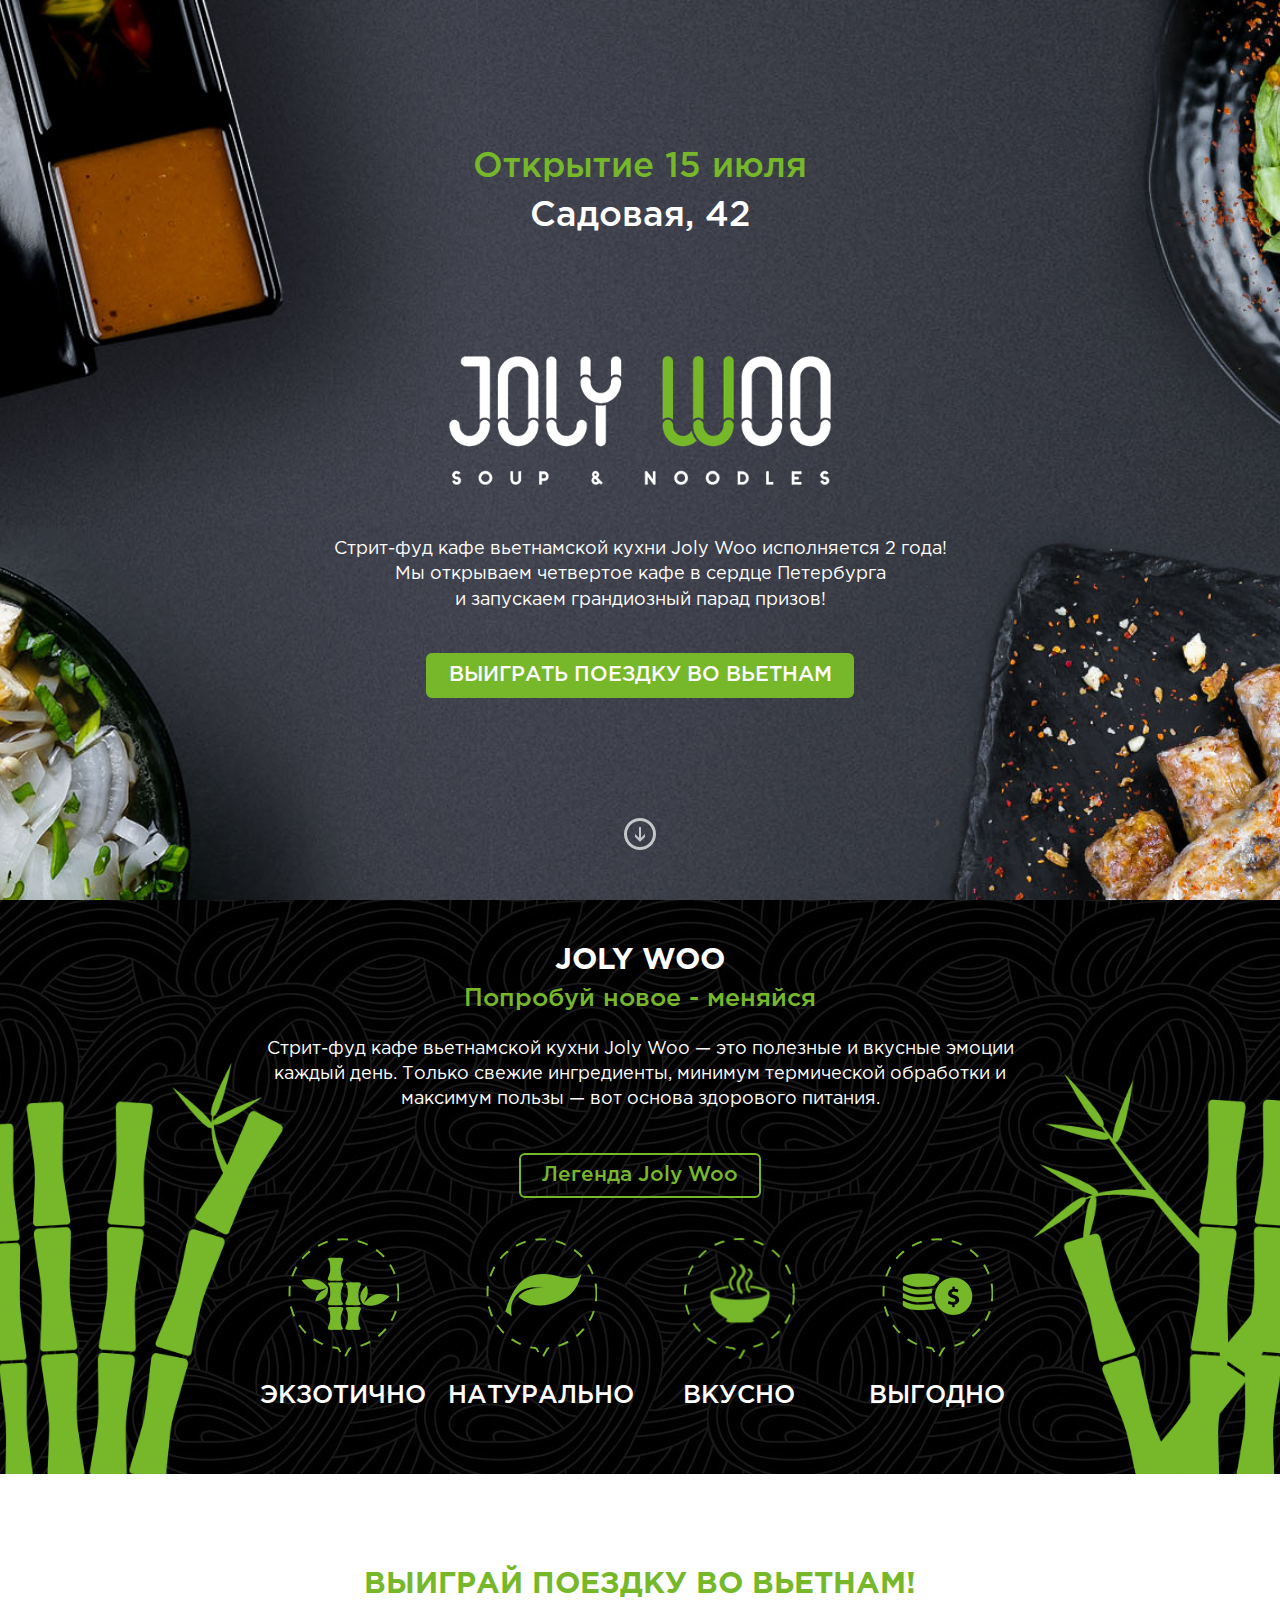
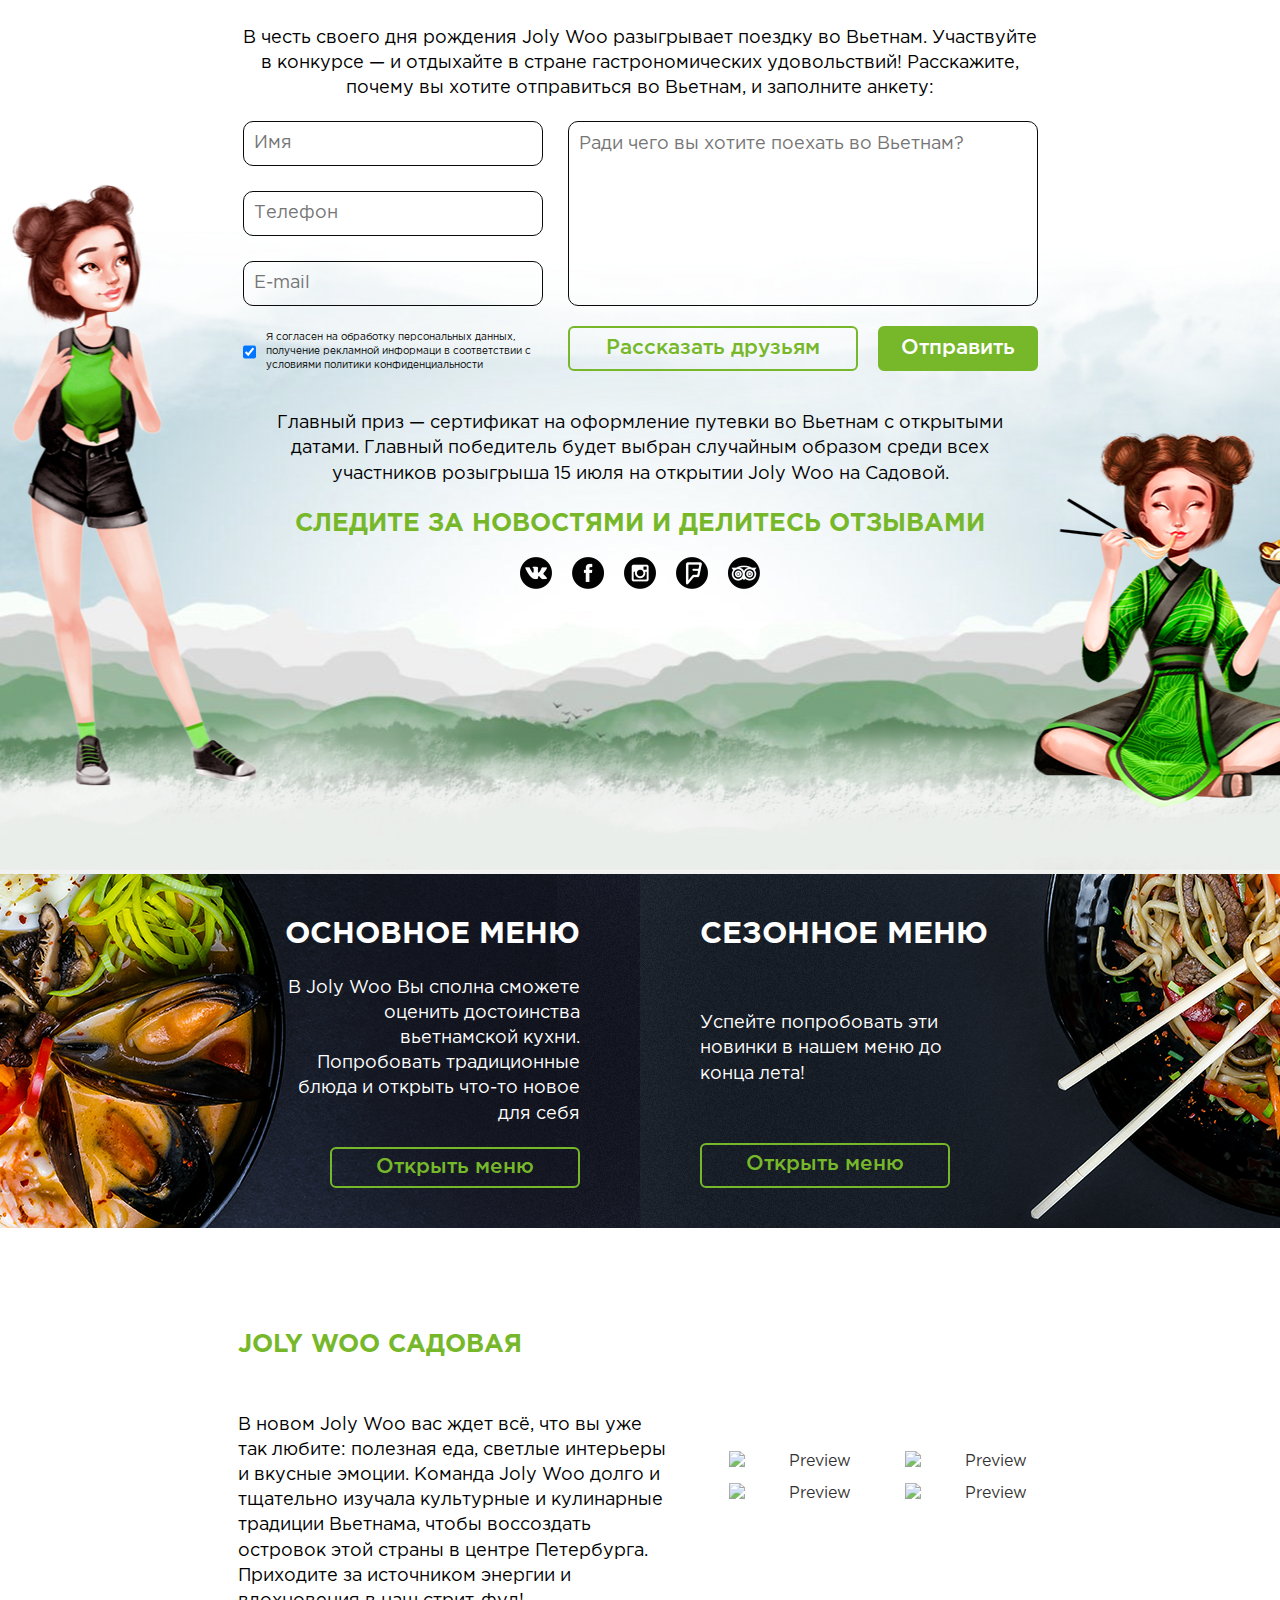
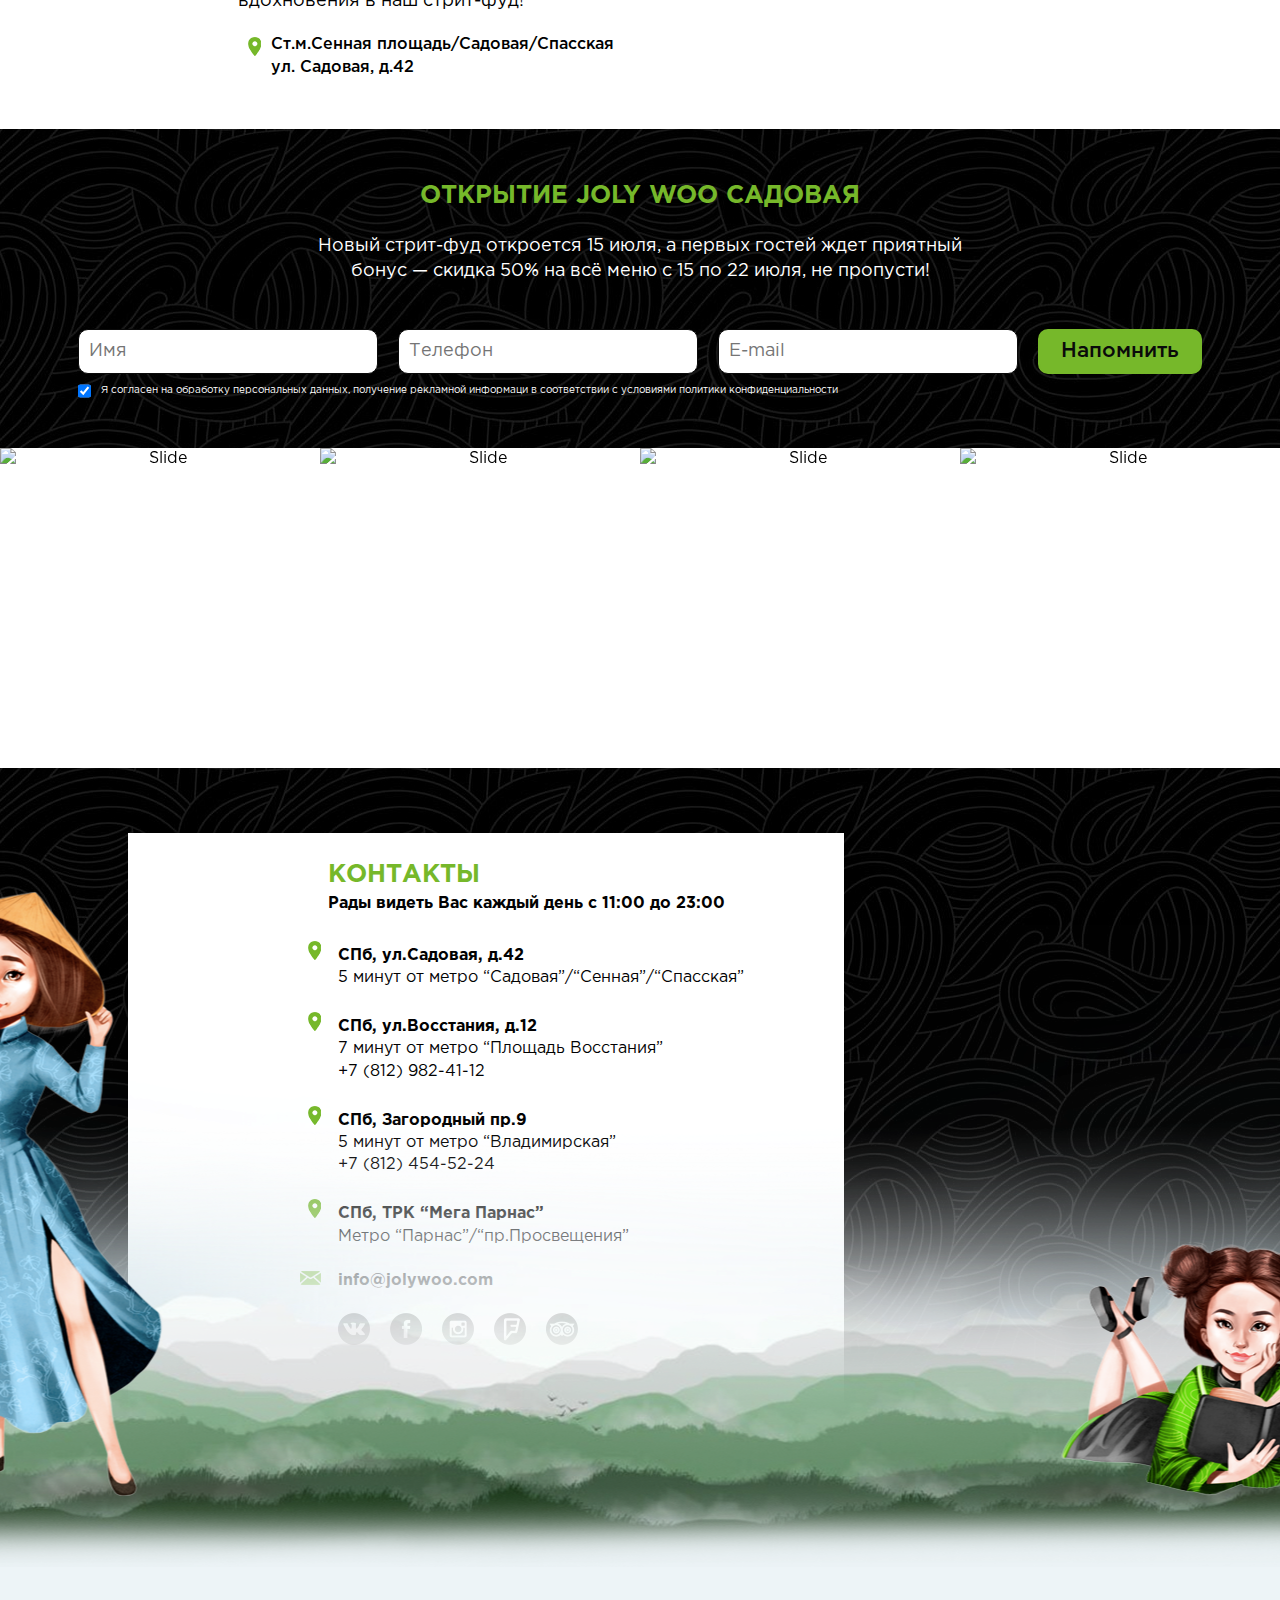
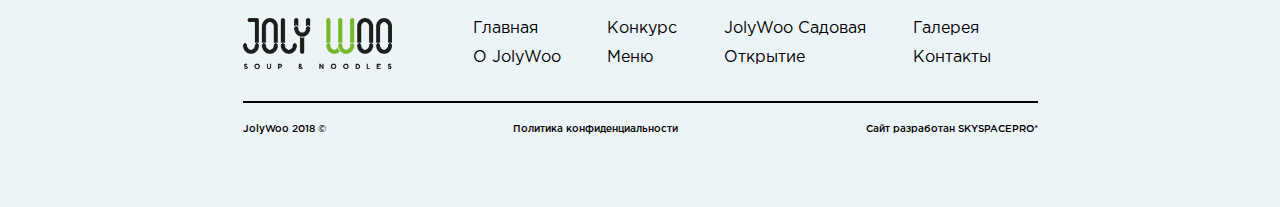
==== public_html/index.html @ 29332d4b "reg modal" ====
<!DOCTYPE html>
<html>

<head>
	<title>Joly Woo | Вьетнамская кухня</title>
	<meta charset="utf-8">
	<meta name="viewport" content="width=device-width, initial-scale=1">
	<link rel="stylesheet" href="assets/css/style.css">
	<link rel="stylesheet" type="text/css" href="slick/slick.css"/>
	<link rel="stylesheet" type="text/css" href="slick/slick-theme.css"/>
	<script type="text/javascript" src="https://code.jquery.com/jquery-3.3.1.min.js"></script>
	<script type="text/javascript" src="slick/slick.min.js"></script>
	<script async type="text/javascript" src="assets/js/script.js"></script>
</head>

<body>
<!-- Yandex.Metrika counter -->
<script type="text/javascript" >
    (function (d, w, c) {
        (w[c] = w[c] || []).push(function() {
            try {
                w.yaCounter49311742 = new Ya.Metrika2({
                    id:49311742,
                    clickmap:true,
                    trackLinks:true,
                    accurateTrackBounce:true,
                    webvisor:true
                });
            } catch(e) { }
        });

        var n = d.getElementsByTagName("script")[0],
            s = d.createElement("script"),
            f = function () { n.parentNode.insertBefore(s, n); };
        s.type = "text/javascript";
        s.async = true;
        s.src = "https://mc.yandex.ru/metrika/tag.js";

        if (w.opera == "[object Opera]") {
            d.addEventListener("DOMContentLoaded", f, false);
        } else { f(); }
    })(document, window, "yandex_metrika_callbacks2");
</script>
<noscript><div><img src="https://mc.yandex.ru/watch/49311742" style="position:absolute; left:-9999px;" alt="" /></div></noscript>
<!-- /Yandex.Metrika counter -->

	<div class="wrapper">
		<section class="head">
			<span><span class="txt-green">Открытие 15 июля</span><br>Садовая, 42</span>
			<a href="http://jolywoo.com" target="_blank" class="logo">
				<img src="assets/img/logo.png" alt="JolyWoo Logo">
			</a>
			<p>Стрит-фуд кафе вьетнамской кухни Joly Woo исполняется 2 года!<br>
Мы открываем четвертое кафе в сердце Петербурга<br>
и запускаем грандиозный парад призов!</p>
			<a href=".contest" class="button green go_to" onclick="yaCounter49311742.reachGoal ('win_travel'); return true;">Выиграть поездку во&nbsp;Вьетнам</a>
			<a href=".try-new" class="arrow go_to">
				<img src="assets/img/arrow.png" alt="Down">
			</a>
		</section>

		<section class="try-new has-pattern">
			<div class="bamboos">
				<div class="sm-container">
					<h1>JOLY WOO</h1>
					<span class="txt-green">Попробуй новое - меняйся</span>
					<p>Стрит-фуд кафе вьетнамской кухни Joly Woo — это полезные и вкусные эмоции каждый день. Только свежие ингредиенты, минимум термической обработки и максимум пользы — вот основа здорового питания.</p>
					<a class="button" onclick="legendShow();">Легенда Joly Woo</a>
					<div class="pluses-container flexrow">
						<div>
							<div class="pluse-item">
								<img src="assets/img/01.png" alt="Icon">
								<span>Экзотично</span>
							</div>
							<div class="pluse-item">
								<img src="assets/img/02.png" alt="Icon">
								<span>Натурально</span>
							</div>
						</div>
						<div>
							<div class="pluse-item">
								<img src="assets/img/03.png" alt="Icon">
								<span>Вкусно</span>
							</div>
							<div class="pluse-item">
								<img src="assets/img/04.png" alt="Icon">
								<span>Выгодно</span>
							</div>
						</div>
					</div>
				</div>
			</div>
		</section>

		<section class="contest">
			<div class="sm-container">
				<h1 class="txt-green">Выиграй поездку во вьетнам!</h1>
				<p>В честь своего дня рождения Joly Woo разыгрывает поездку во Вьетнам. Участвуйте в конкурсе — и отдыхайте в стране гастрономических удовольствий! Расскажите, почему вы хотите отправиться во Вьетнам, и заполните анкету:</p>
				<form action="#" id="form1">
					<div>
						<input id="input1" type="text" required placeholder="Имя" name="lid[name]">
						<input id="input2" type="text" required placeholder="Телефон" name="lid[phone]">
						<input id="input3" type="text" required placeholder="E-mail" name="lid[email]">
						<div class="checkbox-container">
							<input type="checkbox" checked required name="">
							<label>Я согласен на обработку персональных данных, получение рекламной информаци в соответствии с условиями политики конфиденциальности</label>
						</div>
					</div>
					<div>
						<textarea required placeholder="Ради чего вы хотите поехать во Вьетнам?" name="Story"></textarea>
						<div class="contens-send">
							<a href="#" class="button" onclick="yaCounter49311742.reachGoal ('tell_friends'); return true;">Рассказать друзьям</a>
							<button class="button green" type="submit" onclick="yaCounter49311742.reachGoal ('send_story'); return true;">Отправить</button>
						</div>
					</div>
				</form>
				<p>Главный приз — сертификат на оформление путевки во Вьетнам с открытыми датами. Главный победитель будет выбран случайным образом среди всех участников розыгрыша 15 июля на открытии Joly Woo на Садовой.</p>
				<h2 class="txt-green">Следите за новостями и делитесь отзывами</h2>
				<div class="smm-links">
					<a href="https://vk.com/public121242373" target="_blank" onclick="yaCounter49311742.reachGoal ('social'); return true;" class="smm vk"></a>
					<a href="https://www.facebook.com/JolyWooCafe/" target="_blank" onclick="yaCounter49311742.reachGoal ('social'); return true;" class="smm fb"></a>
					<a href="https://www.instagram.com/joly.woo/" target="_blank" onclick="yaCounter49311742.reachGoal ('social'); return true;" class="smm instagram"></a>
					<a href="https://ru.foursquare.com/v/joly-woo/57691bb8cd10287c73f4dc3b" target="_blank" onclick="yaCounter49311742.reachGoal ('social'); return true;" class="smm flamp"></a>
					<a href="https://www.tripadvisor.ru/Restaurant_Review-g298507-d10385247-Reviews-Joly_Woo_street_food_cafe-St_Petersburg_Northwestern_District.html" target="_blank" onclick="yaCounter49311742.reachGoal ('social'); return true;" class="smm tripadvisor"></a>
				</div>
			</div>
		</section>

		<section class="menu">
			<div class="left">
				<h1>ОСНОВНОЕ МЕНЮ</h1>
				<p>В Joly Woo Вы сполна сможете оценить достоинства вьетнамской кухни. Попробовать традиционные блюда и открыть что-то новое для себя</p>
				<a href="#" target="_blank" class="button" onclick="yaCounter49311742.reachGoal ('show_menu'); return true;">Открыть меню</a>
			</div>
			<div class="right">
				<h1>СЕЗОННОЕ МЕНЮ</h1>
				<p>Успейте попробовать эти новинки в нашем меню до конца лета! </p>
				<a href="#" target="_blank" class="button" onclick="yaCounter49311742.reachGoal ('show_menu'); return true;">Открыть меню</a>
			</div>
		</section>
		
		<section class="places">
			<div class="mid-container">
				<div class="content">
					<h2 class="txt-green">JOLY WOO САДОВАЯ</h2>
					<p>В новом Joly Woo вас ждет всё, что вы уже так любите: полезная еда, светлые интерьеры и вкусные эмоции. Команда Joly Woo долго и тщательно изучала культурные и кулинарные традиции Вьетнама, чтобы воссоздать островок этой страны в центре Петербурга. Приходите за источником энергии и вдохновения в наш стрит-фуд!</p>
					<span>Ст.м.Сенная площадь/Садовая/Спасская <br class="mobile-hide">ул.&nbsp;Садовая,&nbsp;д.42</span>
				</div>
				<div class="gallery">
					<img src="assets/img/pre-gal01.png" onclick="imgViewerOn(1)" alt="Preview">
					<img src="assets/img/pre-gal02.png" onclick="imgViewerOn(2)" alt="Preview">
					<img src="assets/img/pre-gal03.png" onclick="imgViewerOn(3)" alt="Preview">
					<img src="assets/img/pre-gal04.png" onclick="imgViewerOn(4)" alt="Preview">
				</div>
			</div>
		</section>

		<section class="remind has-pattern">
			<div class="mid-container">
				<h2 class="txt-green">ОТКРЫТИЕ JOLY WOO САДОВАЯ</h2>
				<p>Новый стрит-фуд откроется 15 июля, а первых гостей ждет приятный бонус — скидка 50% на всё меню с 15 по 22 июля, не пропусти!</p>
				<form action="#" id="form2">
					<div>
						<input id="input4" type="text" required placeholder="Имя" name="lid[name]">
						<input id="input5" type="text" required placeholder="Телефон" name="lid[phone]">
						<input id="input6" type="text" required placeholder="E-mail" name="lid[email]">
						<button class="button green" type="submit"  onclick="yaCounter49311742.reachGoal ('remind'); return true;">Напомнить</button>
					</div>
					<div class="checkbox-container">
							<input type="checkbox" checked required name="">
							<label>Я согласен на обработку персональных данных, получение рекламной информаци в соответствии с условиями политики конфиденциальности</label>
						</div>
				</form>
			</div>
		</section>
		
		<section class="gallery-slider">
			<div>	
				<img src="assets/img/slide01.jpg" width="320" height="320" alt="Slide">
			</div>
			<div>	
				<img src="assets/img/slide02.jpg" width="320" height="320" alt="Slide">
			</div>
			<div>	
				<img src="assets/img/slide03.jpg" width="320" height="320" alt="Slide">
			</div>
			<div>	
				<img src="assets/img/slide04.jpg" width="320" height="320" alt="Slide">
			</div>
			<div>	
				<img src="assets/img/slide05.jpg" width="320" height="320" alt="Slide">
			</div>
		</section>

		<section class="map has-pattern">
			<div id="map" class="map-imitation"></div>
			<div class="front-ground"></div>
			<div class="mid-container">
				<div class="contacts-card">
					<h2 class="txt-green">Контакты</h2>
					<span><b>Рады видеть Вас каждый день с 11:00 до 23:00</b></span>
					<ul>
					<li><b>СПб,&nbsp;ул.Садовая,&nbsp;д.42</b><br>5&nbsp;минут от метро “Садовая”/“Сенная”/“Спасская”</li><br>
					<li><b>СПб,&nbsp;ул.Восстания,&nbsp;д.12</b><br>7&nbsp;минут от метро “Площадь&nbsp;Восстания”<br>+7&nbsp;(812)&nbsp;982-41-12</li><br>
					<li><b>СПб,&nbsp;Загородный&nbsp;пр.9</b><br>5&nbsp;минут от метро “Владимирская”<br>+7&nbsp;(812)&nbsp;454-52-24</li><br>
					<li><b>СПб,&nbsp;ТРК&nbsp;“Мега&nbsp;Парнас”</b><br>Метро “Парнас”/“пр.Просвещения”</li><br>
					<li><b>info@jolywoo.com</b></li>
					</ul>
					<div class="smm-links">
						<a href="https://vk.com/public121242373" target="_blank" onclick="yaCounter49311742.reachGoal ('social'); return true;" class="smm vk"></a>
						<a href="https://www.facebook.com/JolyWooCafe/" target="_blank" onclick="yaCounter49311742.reachGoal ('social'); return true;" class="smm fb"></a>
						<a href="https://www.instagram.com/joly.woo/" target="_blank" onclick="yaCounter49311742.reachGoal ('social'); return true;" class="smm instagram"></a>
						<a href="https://ru.foursquare.com/v/joly-woo/57691bb8cd10287c73f4dc3b" target="_blank" onclick="yaCounter49311742.reachGoal ('social'); return true;" class="smm flamp"></a>
						<a href="https://www.tripadvisor.ru/Restaurant_Review-g298507-d10385247-Reviews-Joly_Woo_street_food_cafe-St_Petersburg_Northwestern_District.html" target="_blank" onclick="yaCounter49311742.reachGoal ('social'); return true;" class="smm tripadvisor"></a>
					</div>
				</div>
			</div>
		</section>

		<section class="footer">
			<div class="footer-info sm-container">
				<a href="http://jolywoo.com" target="_blank" class="footer-logo">
					<img src="assets/img/logo-dark.png" alt="JolyWoo Logo">
				</a>
				<ul class="footer-menu">
					<li><a class="go_to" href=".head">Главная</a></li>
					<li><a class="go_to" href=".try-new">О JolyWoo</a></li>
					<li><a class="go_to" href=".contest" onclick="yaCounter49311742.reachGoal ('win_travel'); return true;">Конкурс</a></li>
					<li><a class="go_to" href=".menu">Меню</a></li>
					<li><a class="go_to" href=".places">JolyWoo Садовая</a></li>
					<li><a class="go_to" href=".remind">Открытие</a></li>
					<li><a class="go_to" href=".slick-slider">Галерея</a></li>
					<li><a class="go_to" href=".contacts-card">Контакты</a></li>
				</ul>
			</div>
			<div class="authors sm-container">
				<span>JolyWoo 2018 &copy;</span>
				<span><a href="#" target="_blank">Политика конфиденциальности</a></span>
				<span>Сайт разработан <a href="http://skyspace.spb.ru/" target="_blank">SKYSPACEPRO*</a></span>
			</div>
		</section>
	</div>

	<div class="jolywoo-legend">
		<div>
			<img src="assets/img/close-legend.png" onclick="legendClose();">
			<h1 class="txt-green">Привет! Меня зовут Джоли Ву, будем знакомы!</h1>
			<p>Эта история началась много лет назад, когда мы с отцом путешествовали по странам Азии в поисках секрета здоровой и гармоничной жизни. От мудрого сенсея мы узнали, что главный ответ нужно искать во Вьетнаме, в рецептах местных жителей, поскольку блюда вьетнамской кухни не только насыщают тело, но и дают энергию и духовную силу.</p>
			<p>Объехав множество городов и деревень, мы собрали лучшие рецепты вьетнамской кухни, которые раскрывают истинный потенциал человека, укрепляют его физическое здоровье и помогают в достижении душевной гармонии. Блюда в этой стране готовят из свежих овощей, мяса, птицы и морепродуктов с добавлением трав, зелени и мягких специй.</p>
			<p>В колыбели вьетнамской цивилизации мы узнали секрет того самого секретно-ингредиентного супа «Фо», придающего смелости и решительности (который лег в основу философского мультфильма «КунгФу Панда»). Там же мудрецы открыли нам рецепт рисовой Лапши, разные добавки к которой могут не только определить ваш день, но даже изменить судьбу.</p>
			<p>Из кухни южного Вьетнама мы узнали таинства приготовления Нэмов — тоненьких фаршированных блинчиков из рисовой муки с различной начинкой, которая выбирается по настроению и намерениям человека, раскрывая его истинный потенциал.</p>
			<p>Воины Дракона поделились с нами секретными рецептами смеси специальных трав (среди которых лимонное сорго, вьетнамская мята, листья кориандра и базилика) — добавляя их в блюда, можно физически укрепить тело и достичь истинной гармонии души.</p>
			<p>Впитав в себя философию вьетнамской кухни, мне захотелось передать эти сакральные знания и подарить людям культуру питания и радость осознанной жизни.</p>
		</div>
	</div>

	<div class="thank-you" onclick="thankYouClose();">
		<div>
			<h3 class="txt-green">Спасибо за участие!</h3>
			<p>
				О конкурсе следите в соц.сетях:
			</p>
			<div class="smm-links">
				<a href="https://www.instagram.com/joly.woo/" target="_blank" onclick="yaCounter49311742.reachGoal ('social'); return true;" class="smm instagram"></a>
				<a href="https://vk.com/public121242373" target="_blank" onclick="yaCounter49311742.reachGoal ('social'); return true;" class="smm vk"></a>
				<a href="https://www.facebook.com/JolyWooCafe/" target="_blank" onclick="yaCounter49311742.reachGoal ('social'); return true;" class="smm fb"></a>
			</div>
		</div>
	</div>

	<div class="img-viewer" onclick="imgViewerOff()">
		<div>
			<img id="gal_1" src="assets/img/gal01.png" width="100%" alt="Interier Photo">
			<img id="gal_2" src="assets/img/gal02.png" width="100%" alt="Interier Photo">
			<img id="gal_3" src="assets/img/gal03.png" width="100%" alt="Interier Photo">
			<img id="gal_4" src="assets/img/gal04.png" width="100%" alt="Interier Photo">
		</div>
	</div>
	<script src="https://maps.googleapis.com/maps/api/js?key=AIzaSyBwiZxCWAyg8YGuRErSeiu6CtsICiq1oTo&callback=initMap&language=ru" async
      defer></script>
	<script>
      var initMap = function () {

        if (window.matchMedia("(min-width: 768px)").matches) {

          var locations = [
          	['ул.Садовая, д.42<br>5 минут от метро', 59.925723, 30.315913, 1],
            ['ул.Восстания, д.12<br>7 минут от метро', 59.936255, 30.359938, 2],
            ['"Мега Парнас"', 60.090915, 30.380194, 4],
            ['Загородный пр-т, д.9<br>5 минут от метро', 59.927026, 30.344021, 3]
          ];
          var map = new google.maps.Map(document.getElementById('map'), {
            zoom: 10,
            center: new google.maps.LatLng(59.957853, 29.944720),
            mapTypeId: google.maps.MapTypeId.ROADMAP,
            scrollwheel: false,
            styles: [{
                "elementType": "geometry",
                "stylers": [{
                  "color": "#212121"
                }]
              },
              {
                "elementType": "labels.icon",
                "stylers": [{
                  "visibility": "off"
                }]
              },
              {
                "elementType": "labels.text.fill",
                "stylers": [{
                  "color": "#757575"
                }]
              },
              {
                "elementType": "labels.text.stroke",
                "stylers": [{
                  "color": "#212121"
                }]
              },
              {
                "featureType": "administrative",
                "elementType": "geometry",
                "stylers": [{
                  "color": "#757575"
                }]
              },
              {
                "featureType": "administrative.country",
                "elementType": "labels.text.fill",
                "stylers": [{
                  "color": "#9e9e9e"
                }]
              },
              {
                "featureType": "administrative.land_parcel",
                "stylers": [{
                  "visibility": "off"
                }]
              },
              {
                "featureType": "administrative.locality",
                "elementType": "labels.text.fill",
                "stylers": [{
                  "color": "#bdbdbd"
                }]
              },
              {
                "featureType": "poi",
                "elementType": "labels.text.fill",
                "stylers": [{
                  "color": "#757575"
                }]
              },
              {
                "featureType": "poi.park",
                "elementType": "geometry",
                "stylers": [{
                  "color": "#181818"
                }]
              },
              {
                "featureType": "poi.park",
                "elementType": "labels.text.fill",
                "stylers": [{
                  "color": "#616161"
                }]
              },
              {
                "featureType": "poi.park",
                "elementType": "labels.text.stroke",
                "stylers": [{
                  "color": "#1b1b1b"
                }]
              },
              {
                "featureType": "road",
                "elementType": "geometry.fill",
                "stylers": [{
                  "color": "#2c2c2c"
                }]
              },
              {
                "featureType": "road",
                "elementType": "labels.text.fill",
                "stylers": [{
                  "color": "#8a8a8a"
                }]
              },
              {
                "featureType": "road.arterial",
                "elementType": "geometry",
                "stylers": [{
                  "color": "#373737"
                }]
              },
              {
                "featureType": "road.highway",
                "elementType": "geometry",
                "stylers": [{
                  "color": "#3c3c3c"
                }]
              },
              {
                "featureType": "road.highway.controlled_access",
                "elementType": "geometry",
                "stylers": [{
                  "color": "#4e4e4e"
                }]
              },
              {
                "featureType": "road.local",
                "elementType": "labels.text.fill",
                "stylers": [{
                  "color": "#616161"
                }]
              },
              {
                "featureType": "transit",
                "elementType": "labels.text.fill",
                "stylers": [{
                  "color": "#757575"
                }]
              },
              {
                "featureType": "water",
                "elementType": "geometry",
                "stylers": [{
                  "color": "#000000"
                }]
              },
              {
                "featureType": "water",
                "elementType": "labels.text.fill",
                "stylers": [{
                  "color": "#3d3d3d"
                }]
              }
            ]
          });
          var infowindow = new google.maps.InfoWindow();
          var marker, i;
          for (i = 0; i < locations.length; i++) {
            marker = new google.maps.Marker({
              position: new google.maps.LatLng(locations[i][1], locations[i][2]),
              map: map,
              animation: google.maps.Animation.DROP,
              icon: 'http://maps.google.com/mapfiles/ms/icons/green-dot.png'
            });

            google.maps.event.addListener(marker, 'click', (function (marker, i) {
              return function () {
                infowindow.setContent(locations[i][0]);
                infowindow.open(map, marker);
              }
            })(marker, i));
          }
        }
      }
    </script>
</body>
</html>
---- public_html/assets/css/style.css ----
/*-- global --*/

@font-face{
	font-family: 'GothamPro';
	src: url('../fonts/GothaProReg.otf') format('woff');
	font-weight: normal;
	font-style: normal; }

@font-face{
	font-family: 'GothamPro';
	src: url('../fonts/GothaProMed.otf') format('woff');
	font-weight: 500;
	font-style: normal; }

@font-face{
	font-family: 'GothamPro';
	src: url('../fonts/GothaProBol.otf') format('woff');
	font-weight: 700;
	font-style: normal; }

@font-face{
	font-family: 'GothamPro';
	src: url('../fonts/GothaProBla.otf') format('woff');
	font-weight: 900;
	font-style: normal; }

* {
	margin: 0;
	padding: 0;
	box-sizing: border-box;
	font-family: 'GothamPro';
	line-height: 1.4em;
	cursor: default;
	outline:none; }

h1, h2, h3, h4, h5 {
	text-transform: uppercase; }

h1 {
	font-size: 30px; }

h2 {
	/*margin: 10px 0;*/
	font-size: 25px; }

p {
	font-size: 18px;
	margin: 20px 0; }

a {
	cursor: pointer;
	text-decoration: none;
	color: unset;
	transition: 0.2s; }
	a:hover {
		color: #76b82a; }
	a img {
		cursor: pointer; }

.wrapper {
	display: flex;
	flex-direction: column; }

section {
	display: flex;
	flex-direction: column;
	justify-content: center;
	align-items: center;
	padding: 50px 10px;
	text-align: center; }

.mid-container {
	max-width: 1170px; }

.sm-container {
	max-width: 795px; }

.flexrow {
	display: flex;
	flex-wrap: wrap;
	flex-direction: row; }

.has-pattern {
	background-image: url(../img/bg-pattern.jpg);
	color: #ffffff; }

.button {
	border: 2px solid #76b82a;
	border-radius: 6px;
	color: #76b82a;
	text-decoration: none;
	height: 45px;
	display: inline-flex;
	justify-content: center;
	align-items: center;
	padding: 0 1em;
	font-size: 1.3em;
	font-weight: 500;
	margin: 20px 0;
	background: none;
	cursor: pointer;
	transition: 0.2s; }
	.button:hover {
		color: white;
		background-color: #76b82a; }

.green {
	background-color: #76b82a;
	color: #ffffff; }
	.green:hover {
		color: #76b82a;
		background-color: unset; }

.txt-green {
	color: #76b82a; }

input[type="text"], textarea {
	border: 1px solid #0a0a0a;
	border-radius: 10px;
	height: 45px;
	background-color: unset;
	margin-bottom: 25px;
	width: 300px;
	padding: 10px;
	font-size: 18px;
	cursor: text; }

input[type="checkbox"] {
	margin-right: 10px; }

textarea {
	margin-top: 0;
	height: 185px;
	width: 100%;
	resize: none;
	margin-bottom: 0;
	font-size: 18px; }

.checkbox-container {
	display: flex;
	text-align: left;
	font-size: 10px; }

.smm-links {
	display: flex;
	width: calc(32px * 5 + 80px);
	justify-content: space-between;
	margin: 15px auto; }

.smm {
	display: block;
	width: 32px;
	height: 32px;
	background-size: 160px;
	background-image: url(../img/smm-sprite.png);
	transition: unset; }
	.smm:hover {
		background-position-y: 32px;
	}

.vk {
	background-position-x: 0px; }

.fb {
	background-position-x: -32px; }

.instagram {
	background-position-x: -64px; }

.flamp {
	background-position-x: -96px; }

.tripadvisor {
	background-position-x: -128px; }

.mobile-hide {
	display: block; }

/*-- header --*/

.head {
	background-image: url(../img/bg-head.jpg);
	min-height: 700px;
	background-position: top center;
	background-repeat: no-repeat;
	color: #ffffff;
	text-align: center;
	background-attachment: fixed;
	background-size: cover; }

.head .button {
	text-transform: uppercase; }

.head span {
	font-size: 35px;
	font-weight: 500;
	margin-bottom: 90px; }

.logo {
	max-width: 382px;
	margin: 25px 0; }
	.logo img {
		width: 100%; }

.arrow {
	position: relative;
	top: 100px;
	opacity: .7;
	transition: .1s; }
	.arrow:hover {
		opacity: 1; }

/*-- try new --*/

.try-new {
	padding: 0; }
	.try-new span {
		font-size: 25px;
		font-weight: 500; }

.bamboos {
	background-image: url(../img/bamboos.png);
	background-repeat: no-repeat;
	background-position: center bottom;
	background-size: 1500px;
	padding: 40px 10px;
	display: flex;
	justify-content: center;
	background-position-y: calc(100% + 10px);
	width: 100%; }

.pluses-container {
	justify-content: center; }
	.pluses-container > div {
		display: flex;
		flex-wrap: wrap;
		justify-content: center; }

.pluse-item {
	display: flex;
	flex-direction: column;
	margin: 20px 19px;
	font-size: 22px;
	font-weight: 500;
	justify-content: space-between;
	align-items: center;
	width: 160px;
	text-transform: uppercase; }
	.pluse-item img {
		width: 111px;
		margin-bottom: 20px; }

/*-- Legend of JW --*/

.jolywoo-legend {
	position: fixed;
	width: 100%;
	height: 100%;
	background-color: rgba(0, 0, 0, .6);
	background-repeat: no-repeat;
	background-position: center;
	top: 0;
	display: none;
	justify-content: center;
	align-items: center;
	cursor: pointer; }
	.jolywoo-legend div {
		max-width: 1146px;
		width: 98%;
		height: 98%;
		background-color: #ffffff;
		padding: 40px 10px;
		position: relative;
		background-image: url(../img/bg-legend.png);
		background-position: center bottom;
		background-size: cover;
		background-repeat: no-repeat;
		overflow: auto; }
		.jolywoo-legend div h1,
		.jolywoo-legend div p {
			max-width: 900px;
			margin: 20px auto; }
	.jolywoo-legend img {
		cursor: pointer;
		position: absolute;
		top: 20px;
		right: 20px; }

/*-- contenst --*/

.contest {
	background-image: url(../img/bg-contest.png);
	background-position: center bottom;
	background-repeat: no-repeat;
	min-height: 1000px;
	justify-content: flex-start;
	padding-top: 90px;
	/* background-size: contain; */ }
	.contest h1,
	.contest h2 {
		text-transform: uppercase; }
	.contest form {
		display: flex;
		justify-content: space-between;
		flex-wrap: wrap; }
		.contest form > div {
			display: flex;
			flex-direction: column; }
			.contest form > div:first-child {
				max-width: 300px;
				margin-right: 25px; }
			.contest form > div:last-child {
				width: 100%;
				max-width: 470px; }

.thank-you {
	position: fixed;
	width: 100%;
	height: 100%;
	background-color: rgba(0, 0, 0, .6);
	background-repeat: no-repeat;
	background-position: center;
	top: 0;
	display: none;
	justify-content: center;
	align-items: center;
	cursor: pointer; }
	.thank-you div {
		width: 100%;
		max-width: 420px;
		max-height: 320px;
		background-color: #ffffff;
		padding: 20px;
		text-align: center; }
		.thank-you .smm-links {
			justify-content: center;
			padding: 0; }
			.thank-you .smm-links a {
				margin: 0 10px; }

/*-- menu --*/

.menu {
	display: flex;
	flex-direction: row;
	flex-wrap: wrap;
	padding: 0;
	color: #ffffff; }
	.menu > div {
		width: 50%;
		height: 354px;
		display: flex;
		flex-direction: column;
		justify-content: space-between;
		background-repeat: no-repeat;
		background-size: cover;
		padding: 40px 60px;
		min-width: 500px; }
	.menu a {
		width: 250px;
		margin: 0; }
	.menu p {
		max-width: 300px; }

.left {
	background-image: url(../img/bg-left.png);
	background-position: center right;
	text-align: right;
	align-items: flex-end; }

.right {
	background-image: url(../img/bg-right.png);
	background-position: center left;
	text-align: left; }

/*-- places --*/

.places > div {
	display: flex;
	justify-content: flex-end;
	align-items: center; }
	.places .content {
		max-width: 470px; }

.content {
	width: 50%;
	text-align: left;
	margin-right: 50px; }
	.content h2 {
		margin: 50px 0; }
	.content span {
		font-weight: 500; }
		.content span::before {
			content: url(../img/pin.png);
			position: relative;
			display: inline-block;
			margin: 0 10px;
			top: 3px;
			float: left; }

.gallery {
	max-width: 420px;
	display: flex;
	flex-wrap: wrap; }
	.gallery > img {
		margin: 5px;
		width: calc(50% - 10px);
		height: calc(50% - 10px);
		cursor: pointer;
		opacity: .8;
		transition: .3s; }
		.gallery > img:hover {
			opacity: 1; }

.img-viewer {
	position: fixed;
	width: 100%;
	height: 100%;
	background-color: rgba(0, 0, 0, .6);
	background-repeat: no-repeat;
	background-position: center;
	top: 0;
	display: none;
	justify-content: center;
	align-items: center;
	cursor: pointer; }
	.img-viewer div {
		max-width: 960px;
		max-height: 600px; }
	.img-viewer img {
		display: none;
		cursor: pointer; }

.contens-send {
	display: flex;
	justify-content: space-between; }
	.contens-send a {
		width: 100%;
		margin-right: 20px; }

/*-- remind --*/

.remind p {
	max-width: 670px;
	margin: 20px auto 45px; }

.remind form > div {
	display: flex; }

.remind form input[type="text"] {
	background-color: #ffffff;
	margin: 0;
	margin-right: 20px; }

.remind form button {
	margin: 0;
	border-radius: 10px; }

.remind button.button.green {
	color: #0a0a0a; }
	.remind button.button.green:hover {
		color: #76b82a; }

.remind .checkbox-container {
	margin-top: 10px; }

/*-- slider --*/
.gallery-slider {
	overflow: hidden;
	padding: 0; }

.slick-slide {
	width: 320px; }

/*-- map --*/

.map {
	height: 800px;
	position: relative;
	padding: 0; }

.map-imitation {
	position: absolute;
	width: 100%;
	height: 100%;
	top: 0;
	z-index: 0;
	color: #020202; }

.front-ground {
	position: absolute;
	width: 100%;
	height: 100%;
	background-image: url(../img/bg-map.png);
	bottom: 0;
	background-repeat: no-repeat;
	background-position: bottom center;
	cursor: pointer;
	z-index: 2; }

.map .mid-container {
	z-index: 1;
	left: 10%;
	top: 65px;
	transition: 0.3s;
	position: absolute; }

#map {
	width: 100%;
	height: 100%; }

.contacts-card {
	background-color: #ffffff;
	box-shadow: 0 0 10px rgba(0,0,0,0.5);
	color: #020202;
	padding: 25px 100px 150px 200px;
	text-align: left; }
	.contacts-card h2 {
		text-transform: uppercase; }
	.contacts-card ul {
		margin-top: 25px; }
	.contacts-card li {
		list-style-image: url(../img/pin.png);
		padding-left: 10px; }
		.contacts-card li:last-child {
			list-style-image: url(../img/mail.png); }
	.contacts-card .smm-links {
		margin: 20px 10px; }

/*-- footer --*/

.footer {
	background-color: #edf4f7; }

.footer > div {
	display: flex;
	justify-content: space-between;
	width: 100%; }

.footer-logo img {
	max-width: 150px; }

.footer-info {
	border-bottom: 2px solid #020202;
	padding-bottom: 25px; }

.footer-menu {
	grid-template-columns: minmax(max-content, 200px) minmax(max-content, 200px) minmax(max-content, 200px) minmax(max-content, 200px) ;
	display: grid;
	list-style: none;
	text-align: left;
	width: 600px;
	margin-left: 80px;
	grid-auto-flow: column;
	grid-template-rows: 1fr 1fr; }

.authors {
	font-size: 10px;
	font-weight: 500;
	padding: 20px 0; }



/*----- MOBILE -----*/

@media screen and (max-width: 1170px) {

	/*-- global --*/

	h1 {
		font-size: 25px; }

	h2 {
		font-size: 20px; }

	p {
		font-size: 15px; }

	section {
		padding: 50px 15px; }

	form {
		max-width: 450px;
		margin: 0 auto; }

	input[type="text"], textarea {
		width: unset;
		margin-bottom: 15px; }

	.mid-container {
		width: 100%;
		display: flex;
		flex-direction: column; }

	.checkbox-container {
		align-items: flex-start;
		flex-direction: row;
		margin-bottom: 15px; }

	.smm-links {
		margin: 25px auto 0; }

	.button {
		font-size: 20px;
		height: unset;
		min-height: 45px; }

	.mobile-hide {
		display: none; }

	/*-- head --*/

	.head {
		height: unset; }

	.arrow {
		top: 40px; }

	/*-- try new--*/

	.pluses-container > div {
		justify-content: space-evenly;
		width: 100%; }

	.pluse-item {
		width: 100px; }

	.try-new span {
		font-size: 15px; }

	/*-- contest --*/
	
	.contest {
		padding: 40px 15px;
		min-height: unset;
		background-image: none; }

	.contest form > div:first-child {
		max-width: unset;
		margin: 0; }

	.contens-send {
		flex-direction: column; }
		.contens-send a {
			margin: 0 0 10px; }
		.contens-send button {
			margin: 0; }

	/*-- menu --*/
	
	.menu > div {
		min-width: unset;
		width: 100%;
		padding: 40px 15px;
		height: 350px; }

	/*-- places --*/

	.content h2 {
		margin: 0;
		text-align: center; }

	.content p {
		text-align: center; }

	.content span {
		font-size: 12px; }

	.places .content {
		width: 100%;
		margin: 0; }

	.gallery {
		margin-top: 20px; }

	/*-- remind --*/
	
	.remind form > div {
		flex-direction: column;
		max-width: 500px;
		margin: 0 auto;
		align-items: center; }

	.remind form input[type="text"],
	.remind form button {
		width: 100%;
		margin: 0 0 10px; }

	.remind .checkbox-container {
		flex-direction: row;
		align-items: flex-start; }

	/*-- map --*/

	.map {
		padding: 0;
		height: unset;
		align-items: flex-start; }
		.map .mid-container {
			top: 0;
			left: 0;
			width: 50%;
			height: 100%;
			min-width: 500px;
			position: relative; }

	.front-ground {
		display: none; }

	.contacts-card {
		padding: unset;
		box-shadow: none;
		padding: 40px;
		background-image: url(../img/bg-map-mob.png);
		background-size: cover;
		background-position: left bottom;
		background-repeat: no-repeat; }
		.contacts-card h2,
		.contacts-card span {
			text-align: center;
			display: block;
			margin-bottom: 20px; }
		.contacts-card li {
			margin-left: 20px; }
			.contacts-card li:last-child {
				margin-left: 25px;
				padding-left: 5px; }
		.contacts-card .smm-links {
			margin: 25px auto 0; }

	/*-- footer --*/
	
	.footer {
			padding: 0 15px; }

	.footer-logo {
		margin: 20px 0 0; }
		.footer-logo img {
			max-width: 250px; }

	.footer-info {
		flex-direction: column; }

	.footer-menu {
		margin: 20px auto 0;
		font-size: 14px;
		grid-template-columns: repeat(2, 50%);
		grid-template-rows: repeat(4, 1fr);
		grid-gap: 5px;
		width: 100%;
		text-align: center; }

}

@media screen and (max-width: 800px) {
	.map .mid-container {
		width: 100%;
		min-width: unset; }

	.contacts-card {
		display: flex;
		flex-direction: column;
		align-items: center; }
}
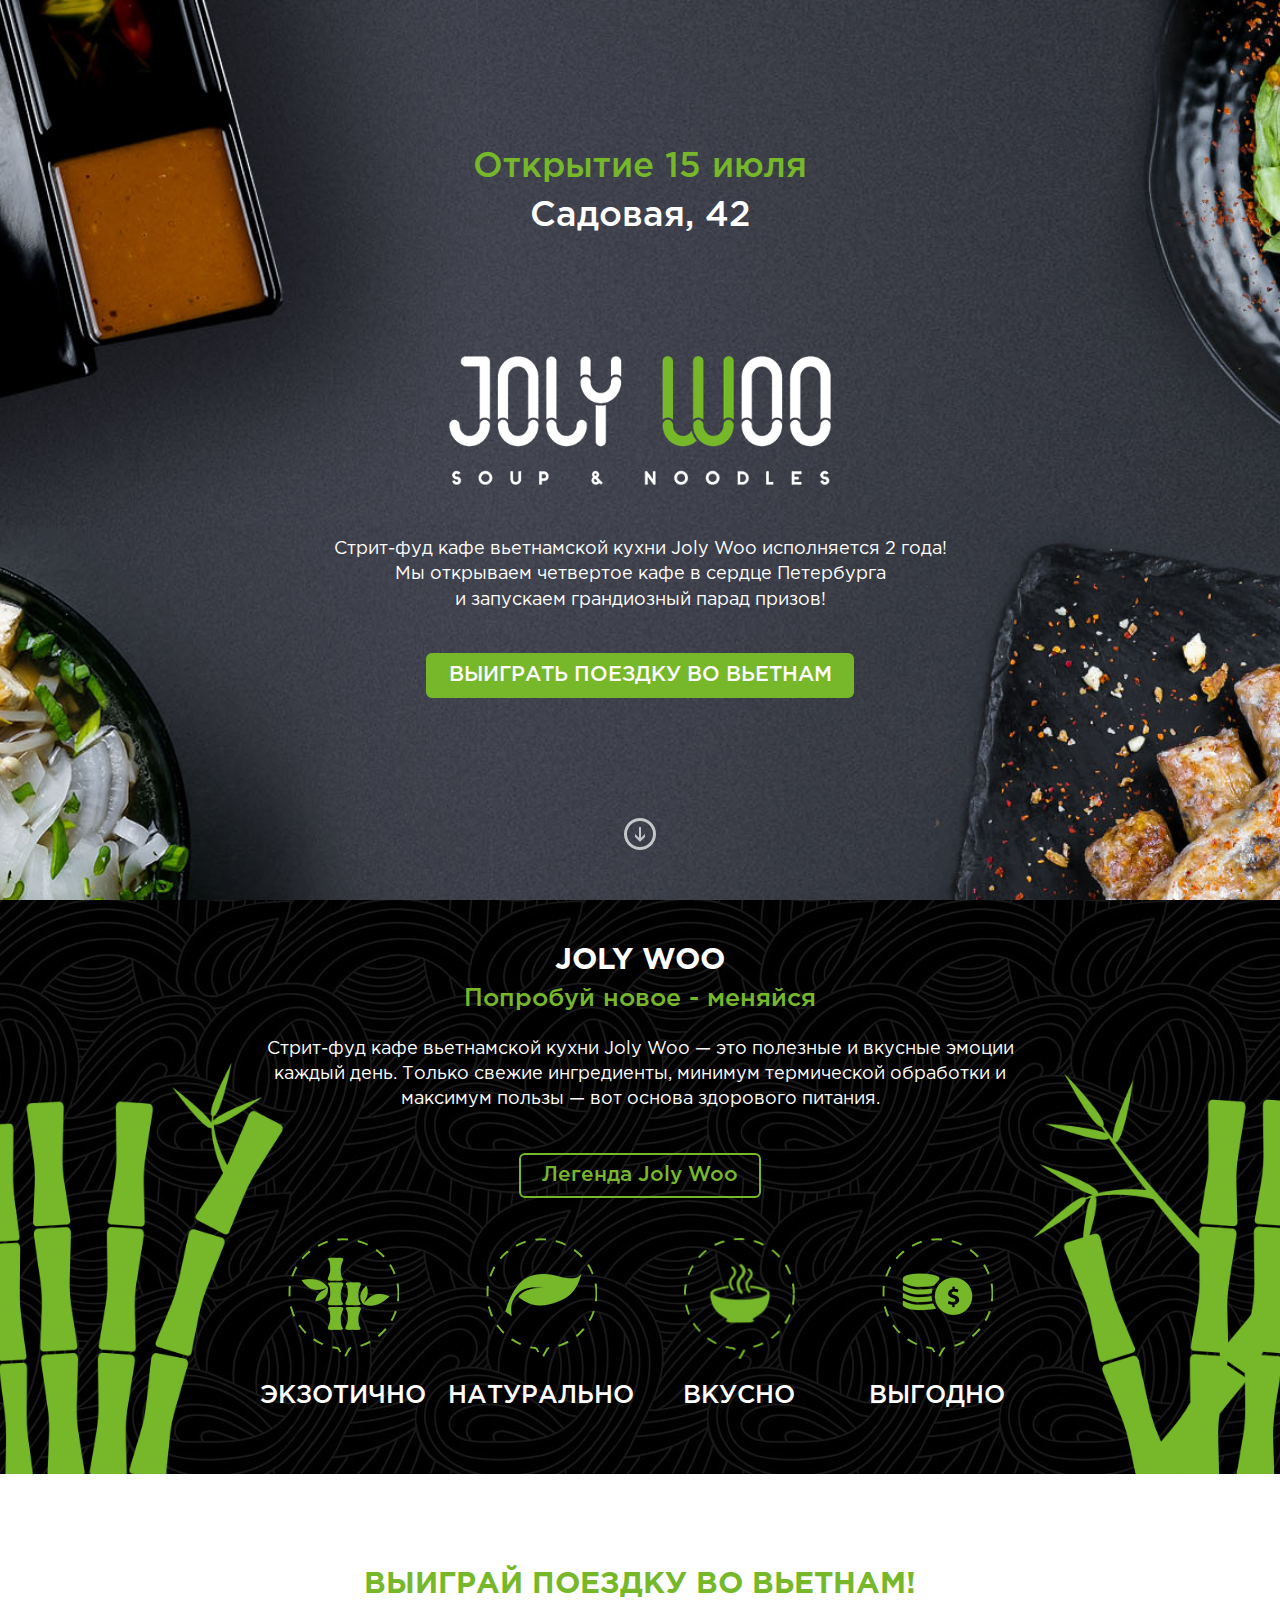
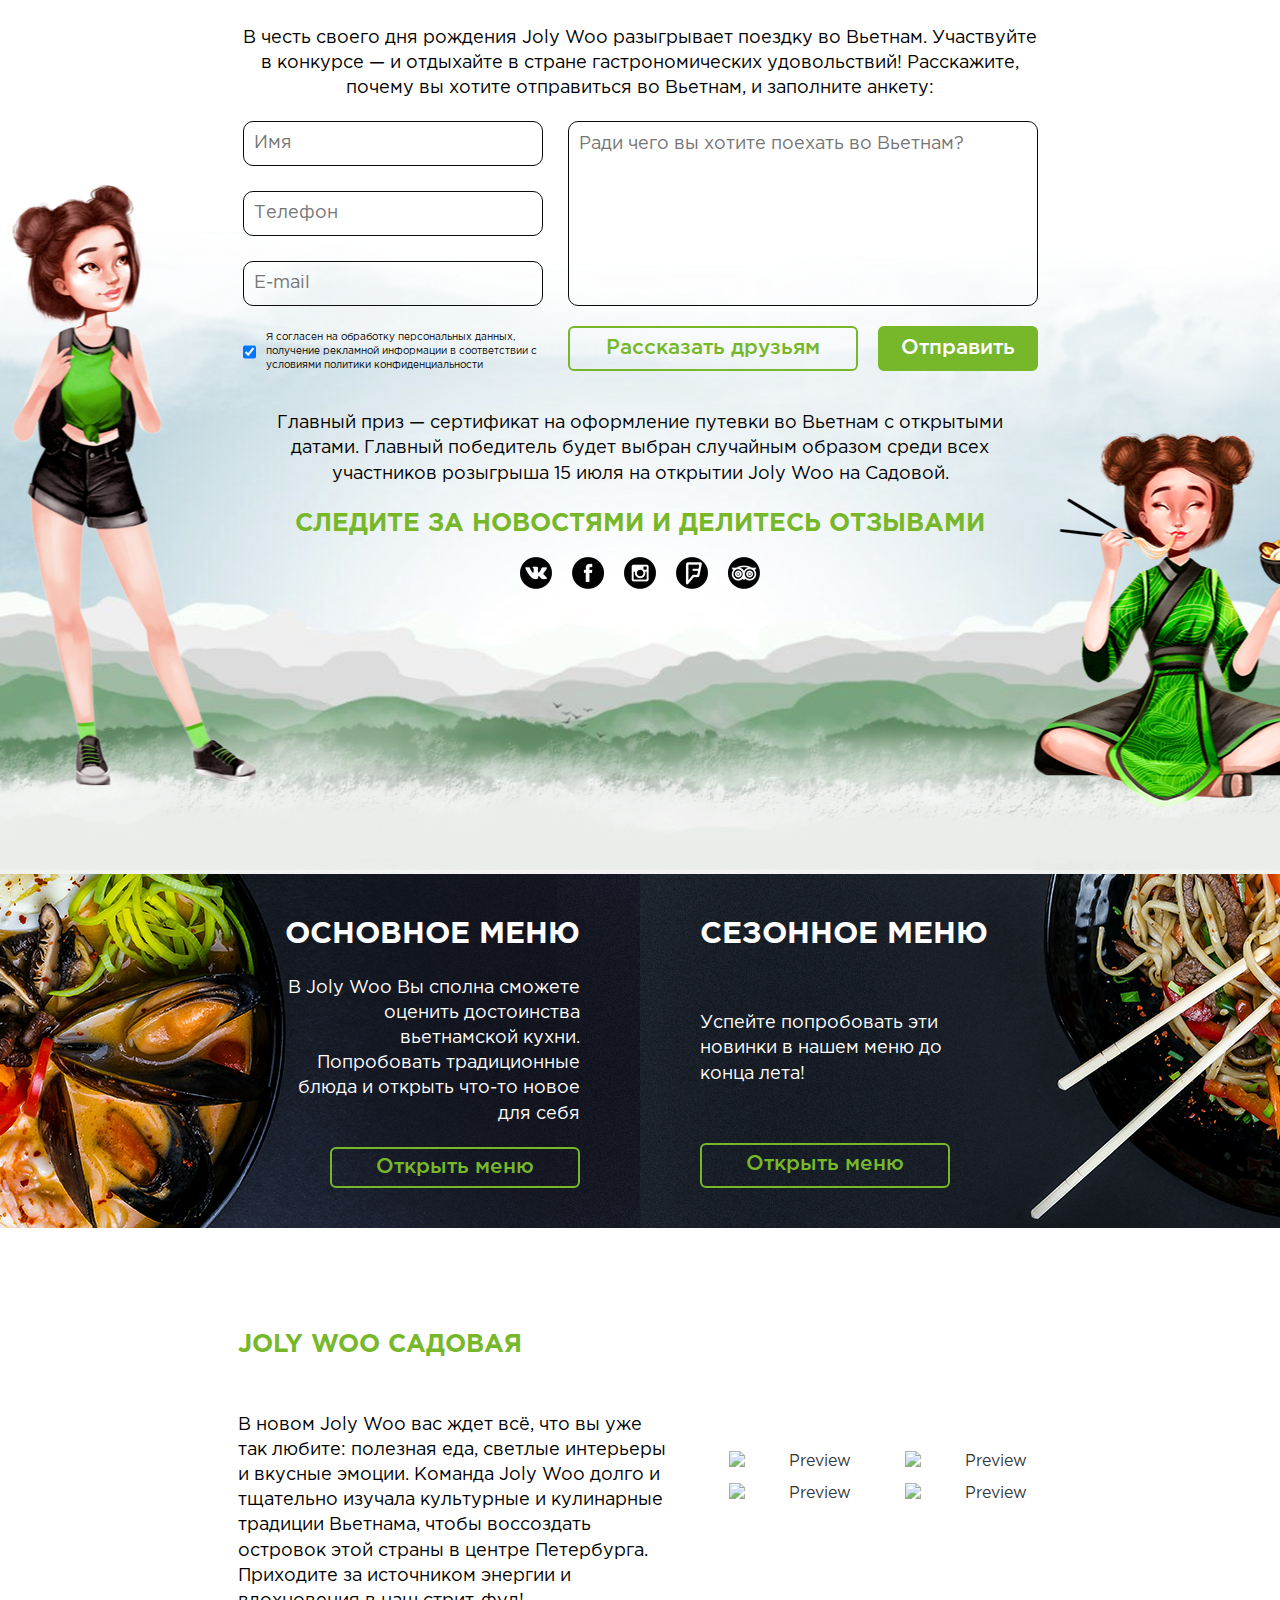
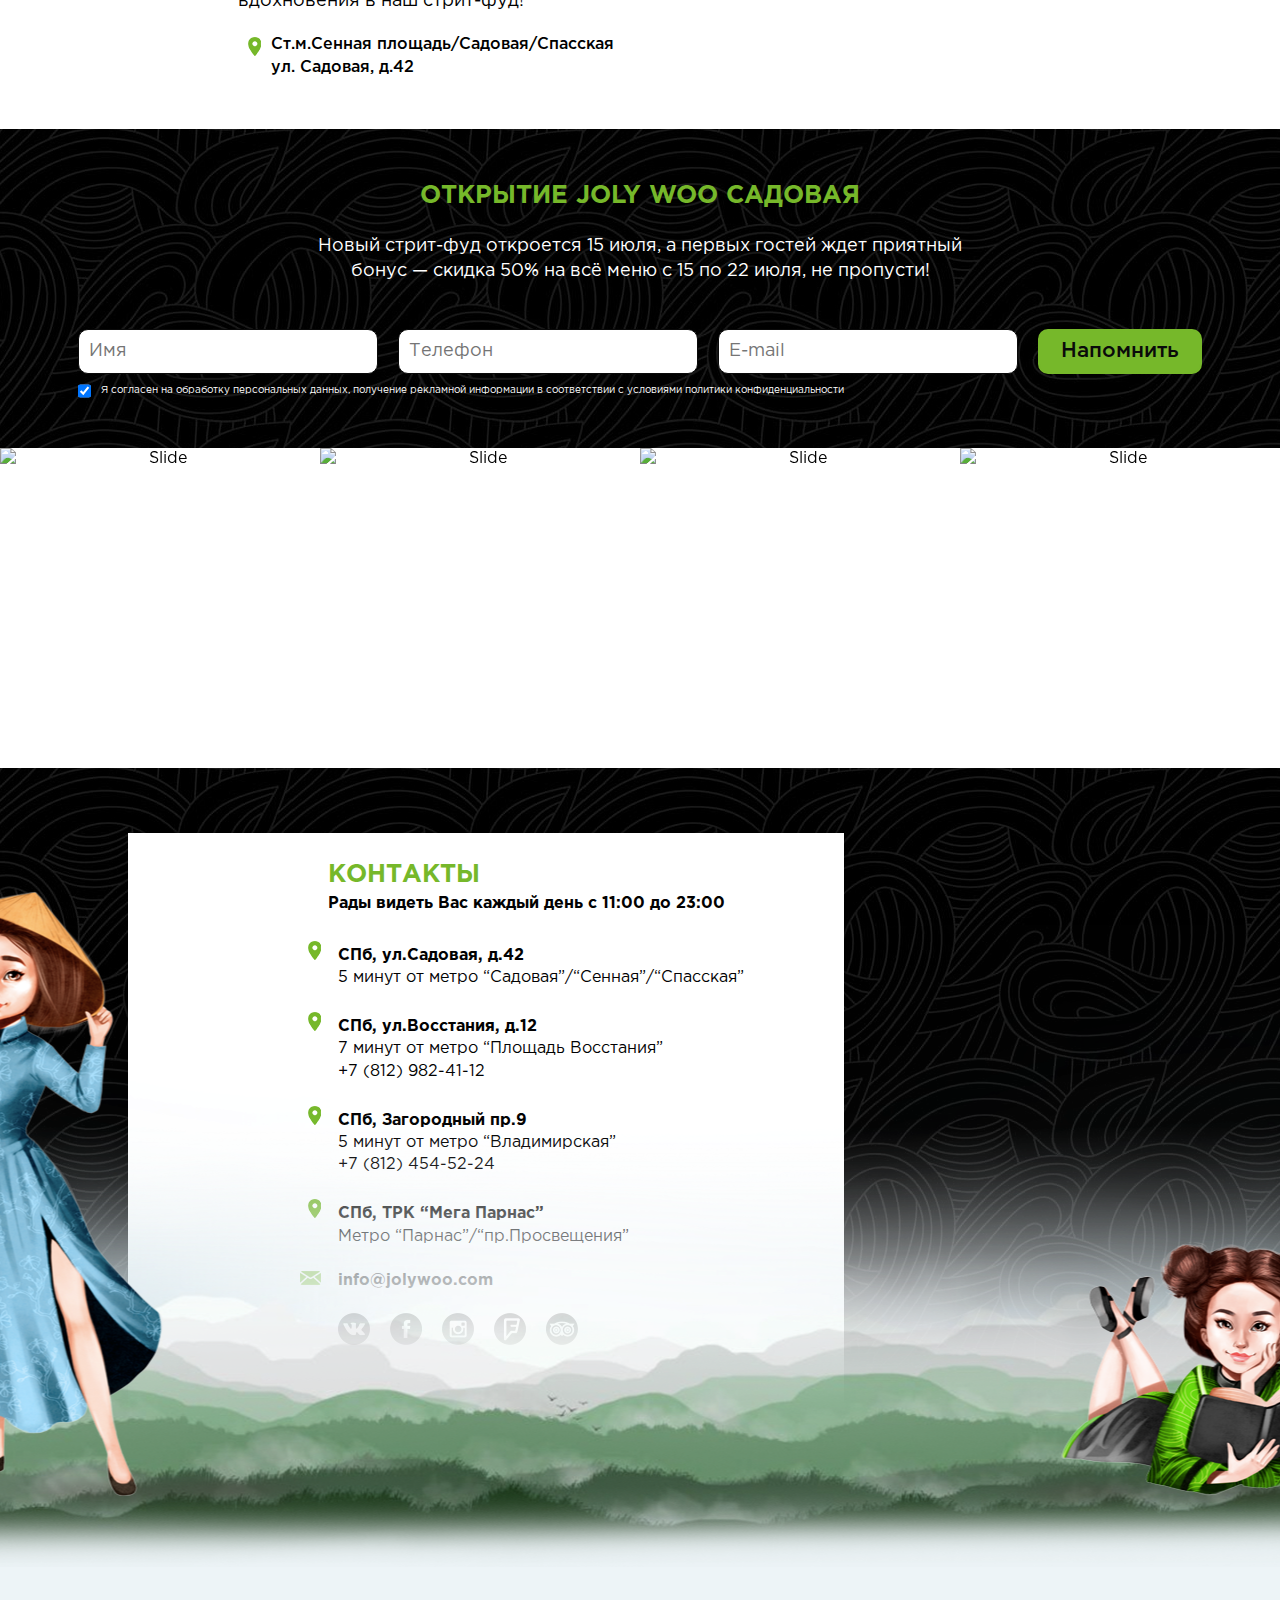
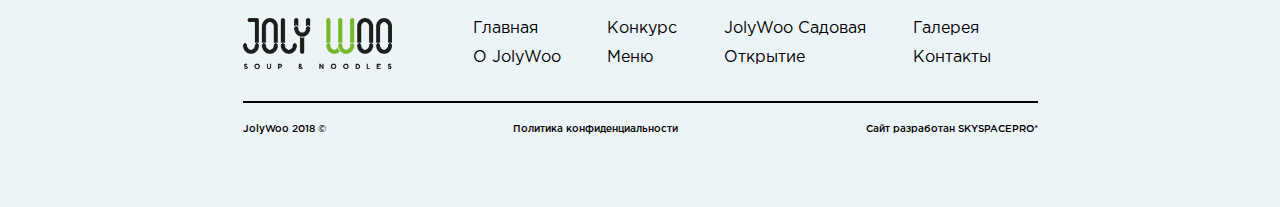
==== commit dda52838: "fixes and updates" ====
--- a/public_html/index.html
+++ b/public_html/index.html
@@ -46,7 +46,7 @@
 
 	<div class="wrapper">
 		<section class="head">
-			<span><span class="txt-green">Открытие 15 июля</span><br>Садовая, 42</span>
+			<span><a class="txt-green">Открытие 15 июля</a><br>Садовая, 42</span>
 			<a href="http://jolywoo.com" target="_blank" class="logo">
 				<img src="assets/img/logo.png" alt="JolyWoo Logo">
 			</a>
@@ -103,7 +103,7 @@
 						<input id="input3" type="text" required placeholder="E-mail" name="lid[email]">
 						<div class="checkbox-container">
 							<input type="checkbox" checked required name="">
-							<label>Я согласен на обработку персональных данных, получение рекламной информаци в соответствии с условиями политики конфиденциальности</label>
+							<label>Я согласен на обработку персональных данных, получение рекламной информации в соответствии с условиями политики конфиденциальности</label>
 						</div>
 					</div>
 					<div>
@@ -130,12 +130,12 @@
 			<div class="left">
 				<h1>ОСНОВНОЕ МЕНЮ</h1>
 				<p>В Joly Woo Вы сполна сможете оценить достоинства вьетнамской кухни. Попробовать традиционные блюда и открыть что-то новое для себя</p>
-				<a href="#" target="_blank" class="button" onclick="yaCounter49311742.reachGoal ('show_menu'); return true;">Открыть меню</a>
+				<a href="assets/img/menu-main.jpg" target="_blank" class="button" onclick="yaCounter49311742.reachGoal ('show_menu'); return true;">Открыть меню</a>
 			</div>
 			<div class="right">
 				<h1>СЕЗОННОЕ МЕНЮ</h1>
 				<p>Успейте попробовать эти новинки в нашем меню до конца лета! </p>
-				<a href="#" target="_blank" class="button" onclick="yaCounter49311742.reachGoal ('show_menu'); return true;">Открыть меню</a>
+				<a href="assets/img/menu-season.png" target="_blank" class="button" onclick="yaCounter49311742.reachGoal ('show_menu'); return true;">Открыть меню</a>
 			</div>
 		</section>
 		
@@ -168,7 +168,7 @@
 					</div>
 					<div class="checkbox-container">
 							<input type="checkbox" checked required name="">
-							<label>Я согласен на обработку персональных данных, получение рекламной информаци в соответствии с условиями политики конфиденциальности</label>
+							<label>Я согласен на обработку персональных данных, получение рекламной информации в соответствии с условиями политики конфиденциальности</label>
 						</div>
 				</form>
 			</div>
--- a/public_html/assets/css/style.css
+++ b/public_html/assets/css/style.css
@@ -761,4 +761,7 @@
 		display: flex;
 		flex-direction: column;
 		align-items: center; }
+
+	.head span {
+		margin-bottom: 30px; }
 }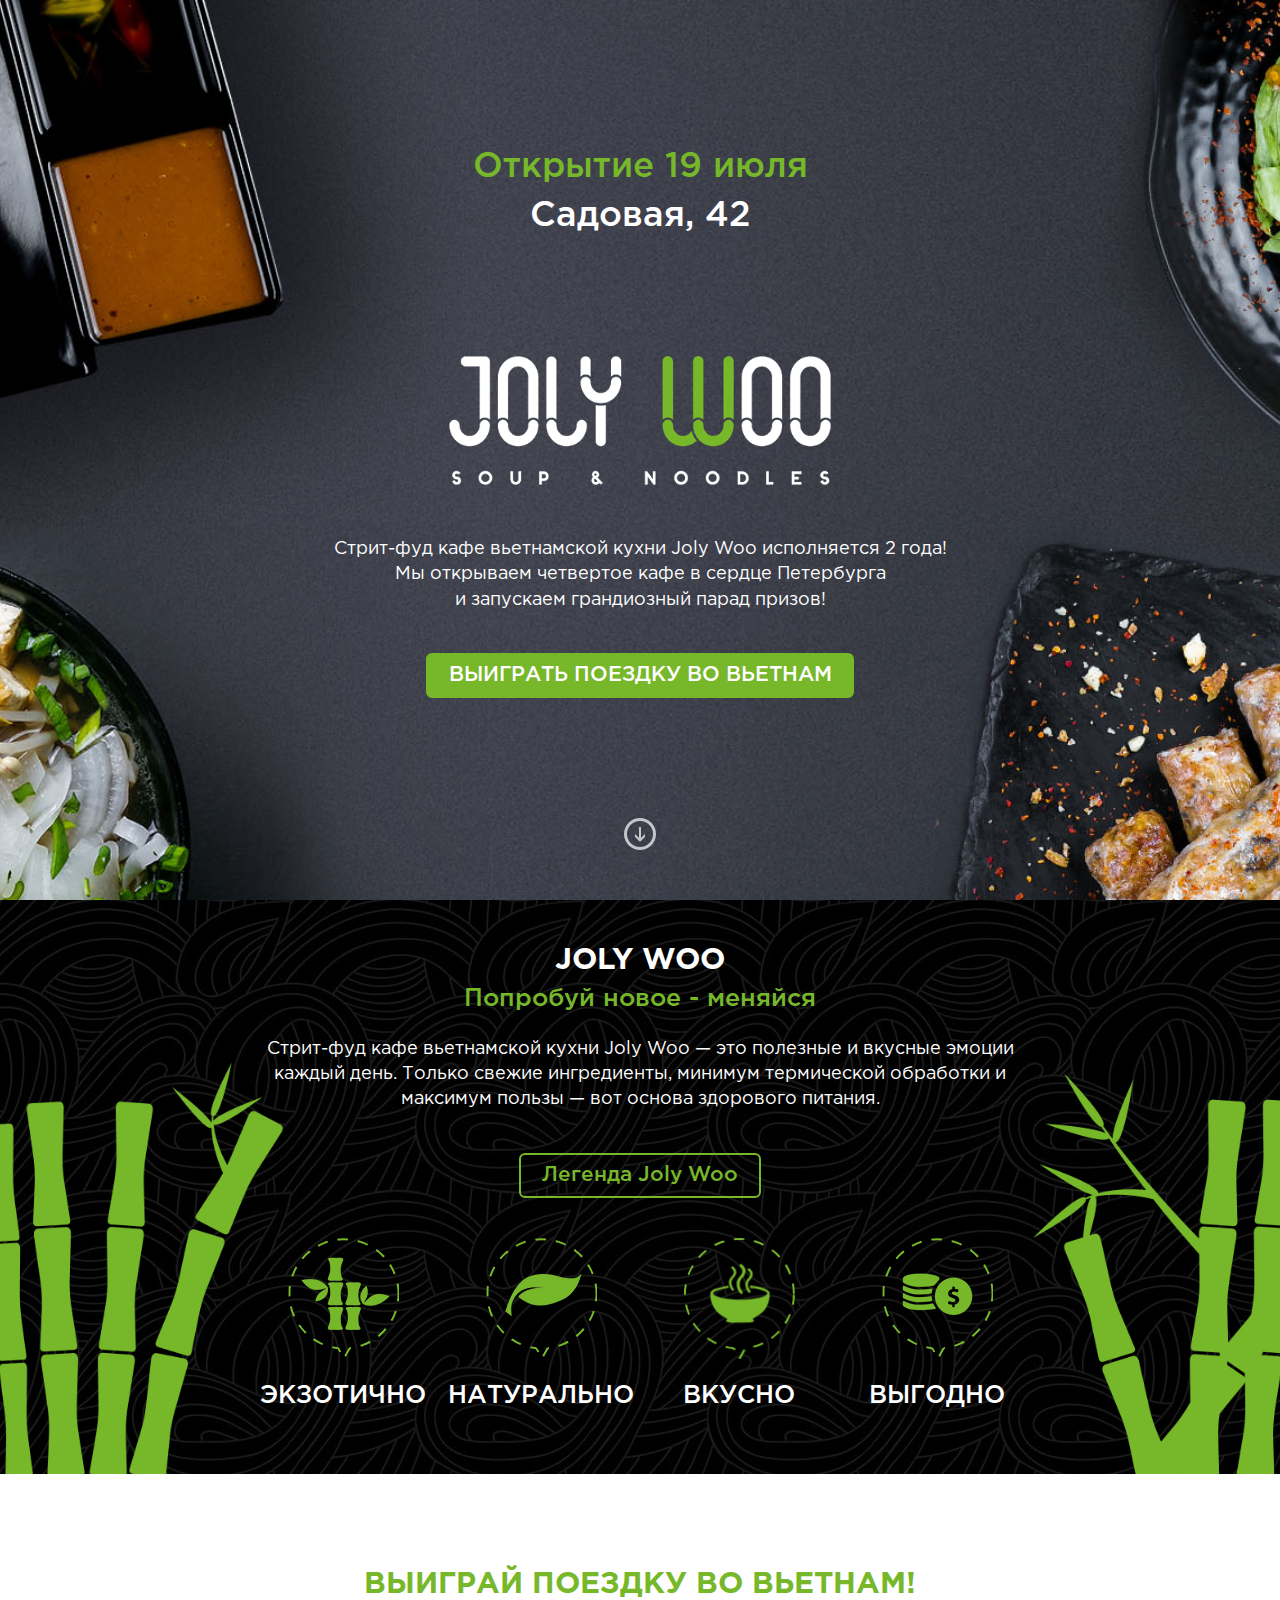
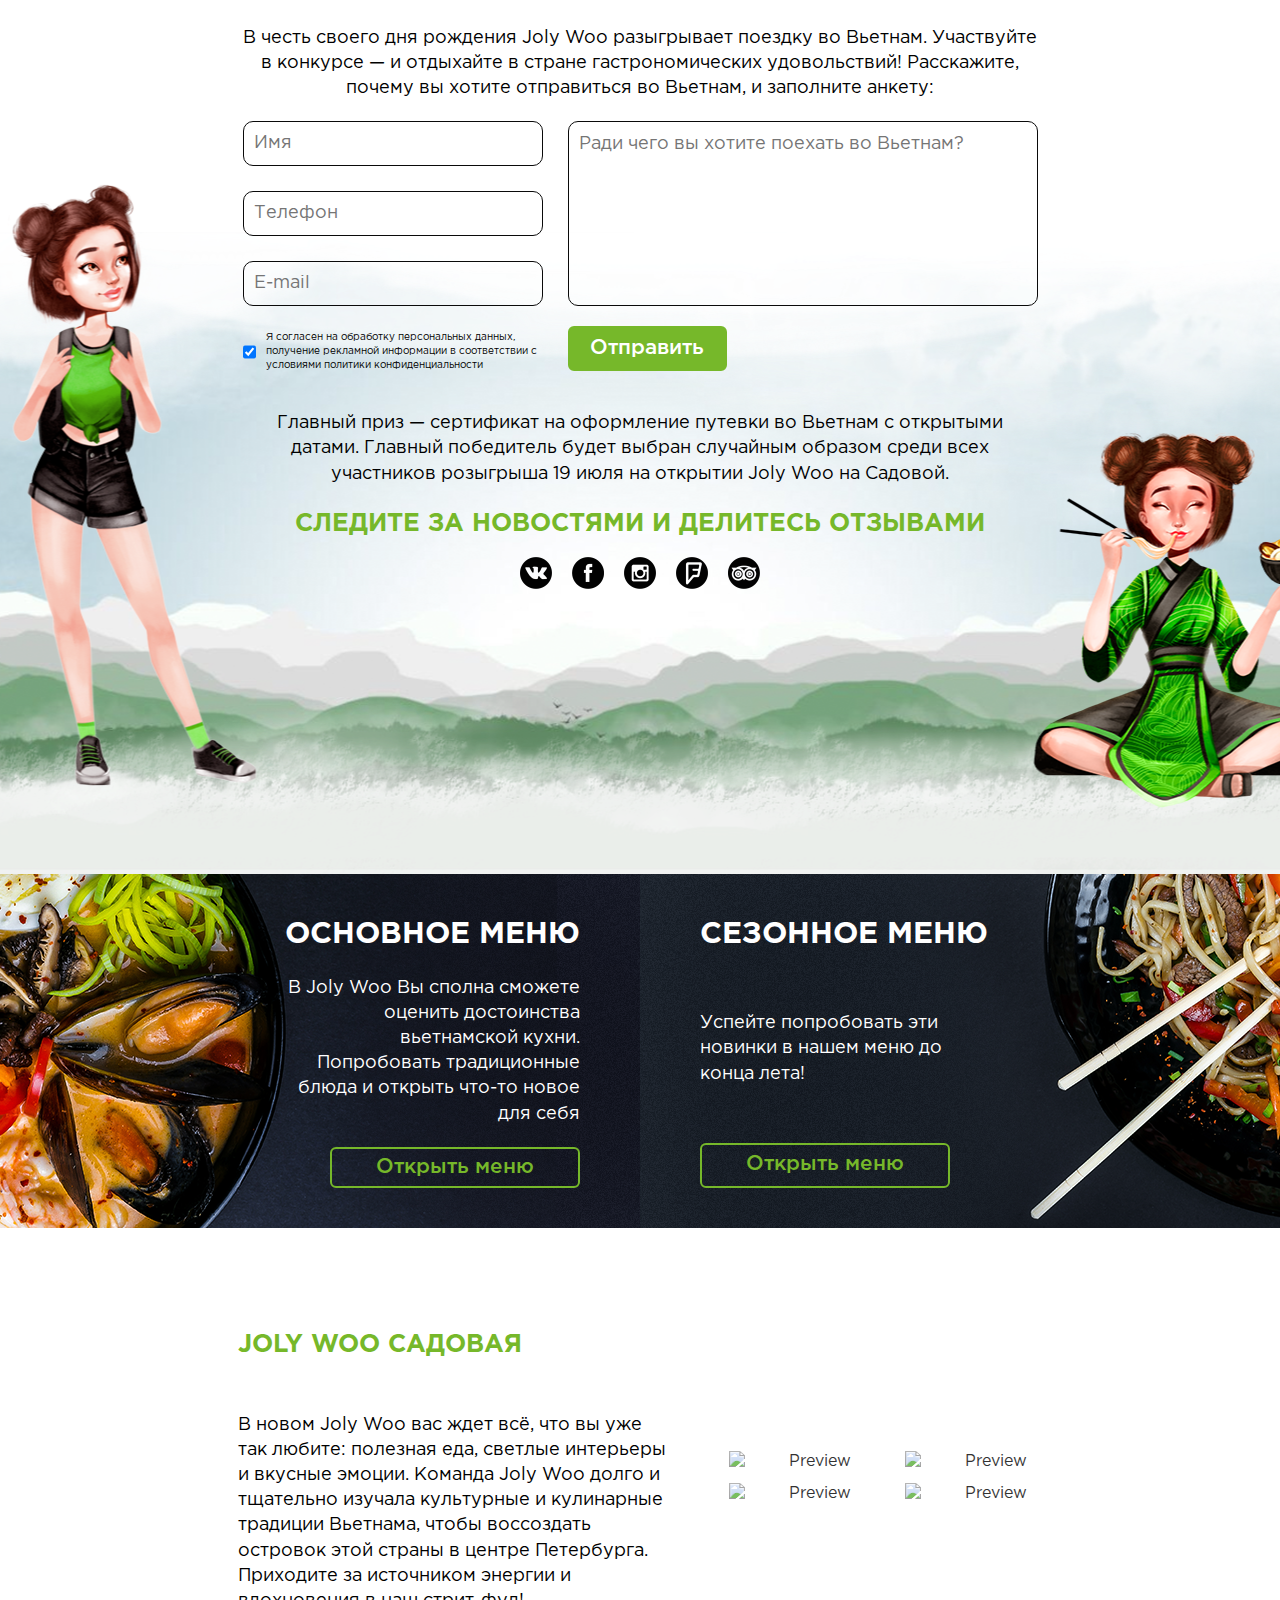
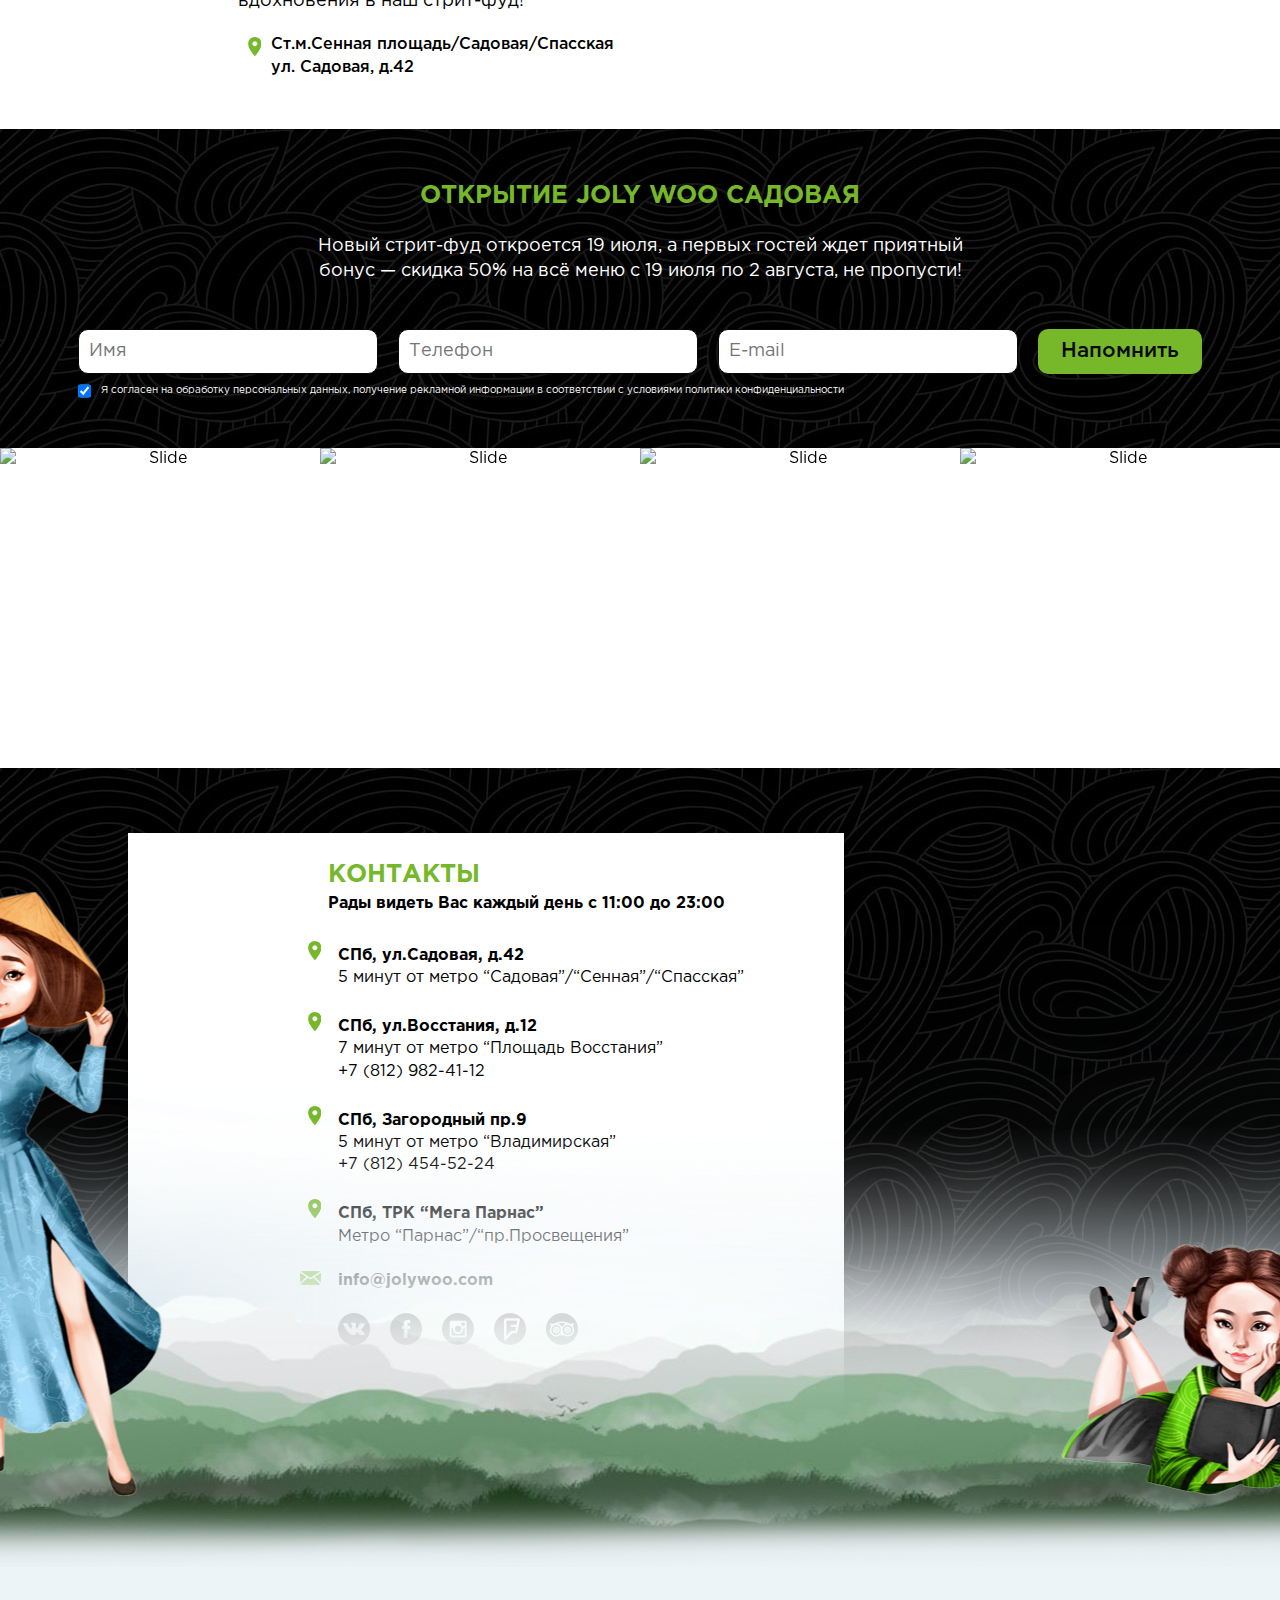
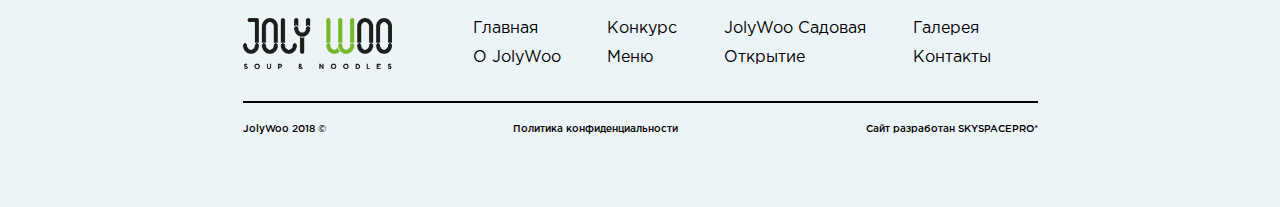
==== commit 3c7738a5: "preloader" ====
--- a/public_html/index.html
+++ b/public_html/index.html
@@ -8,12 +8,57 @@
 	<link rel="stylesheet" href="assets/css/style.css">
 	<link rel="stylesheet" type="text/css" href="slick/slick.css"/>
 	<link rel="stylesheet" type="text/css" href="slick/slick-theme.css"/>
-	<script type="text/javascript" src="https://code.jquery.com/jquery-3.3.1.min.js"></script>
+	<script src="https://code.jquery.com/jquery-2.2.4.js"></script>
+	<script>
+		$(window).load(function() {
+		    $(".loader").delay(100).fadeOut(800).remove();    
+		});
+	</script>
 	<script type="text/javascript" src="slick/slick.min.js"></script>
 	<script async type="text/javascript" src="assets/js/script.js"></script>
+	<!-- Put this script tag to the <head> of your page -->
+	<script type="text/javascript" src="https://vk.com/js/api/share.js?95" charset="windows-1251"></script>
 </head>
 
 <body>
+<!-- preloader -->
+<div class="loader">
+<div class="preloader">
+    <span></span>
+    <span></span>
+    <span></span>
+</div>
+<svg xmlns="http://www.w3.org/2000/svg" version="1.1">
+  <defs>
+    <filter id="love">
+      <feGaussianBlur in="SourceGraphic" stdDeviation="10" result="blur" />
+      <feColorMatrix in="blur" mode="matrix" values="1 0 0 0 0  0 1 0 0 0  0 0 1 0 0  0 0 0 18 -7" result="love" />
+      <feBlend in="SourceGraphic" in2="love" />
+    </filter>
+  </defs>
+</svg>
+</div>
+<!-- end preloader -->
+<script type="text/javascript">!function(){var t=document.createElement("script");t.type="text/javascript",t.async=!0,t.src="https://vk.com/js/api/openapi.js?154",t.onload=function(){VK.Retargeting.Init("VK-RTRG-256334-aZ9qt"),VK.Retargeting.Hit()},document.head.appendChild(t)}();</script><noscript><img src="https://vk.com/rtrg?p=VK-RTRG-256334-aZ9qt"; style="position:fixed; left:-999px;" alt=""/></noscript>
+
+<!-- Facebook Pixel Code -->
+<script>
+  !function(f,b,e,v,n,t,s)
+  {if(f.fbq)return;n=f.fbq=function(){n.callMethod?
+  n.callMethod.apply(n,arguments):n.queue.push(arguments)};
+  if(!f._fbq)f._fbq=n;n.push=n;n.loaded=!0;n.version='2.0';
+  n.queue=[];t=b.createElement(e);t.async=!0;
+  t.src=v;s=b.getElementsByTagName(e)[0];
+  s.parentNode.insertBefore(t,s)}(window, document,'script',
+  'https://connect.facebook.net/en_US/fbevents.js');
+  fbq('init', '341962989346927');
+  fbq('track', 'PageView');
+</script>
+<noscript><img height="1" width="1" style="display:none"
+  src="https://www.facebook.com/tr?id=341962989346927&ev=PageView&noscript=1"
+/></noscript>
+<!-- End Facebook Pixel Code -->
+
 <!-- Yandex.Metrika counter -->
 <script type="text/javascript" >
     (function (d, w, c) {
@@ -46,7 +91,7 @@
 
 	<div class="wrapper">
 		<section class="head">
-			<span><a class="txt-green">Открытие 15 июля</a><br>Садовая, 42</span>
+			<span><a class="txt-green">Открытие 19 июля</a><br>Садовая, 42</span>
 			<a href="http://jolywoo.com" target="_blank" class="logo">
 				<img src="assets/img/logo.png" alt="JolyWoo Logo">
 			</a>
@@ -109,12 +154,26 @@
 					<div>
 						<textarea required placeholder="Ради чего вы хотите поехать во Вьетнам?" name="Story"></textarea>
 						<div class="contens-send">
-							<a href="#" class="button" onclick="yaCounter49311742.reachGoal ('tell_friends'); return true;">Рассказать друзьям</a>
+							<script type="text/javascript">
+							document.write(VK.Share.button(
+								{
+								url: 'https://vk.com/event168050570', 
+								title: 'Марафон призов и подарков от Joly Woo',
+								image: 'https://pp.userapi.com/c830408/v830408498/132c45/jvSSQ1ml5IU.jpg',
+							  	noparse: true},
+								{
+								type: 'custom',
+								text: '<span class="button share" onclick="yaCounter49311742.reachGoal (\'tell_friends\'); return true;">Рассказать друзьям</span>'}));
+							</script>
 							<button class="button green" type="submit" onclick="yaCounter49311742.reachGoal ('send_story'); return true;">Отправить</button>
 						</div>
-					</div>
+
+
+
+
+			</div>
 				</form>
-				<p>Главный приз — сертификат на оформление путевки во Вьетнам с открытыми датами. Главный победитель будет выбран случайным образом среди всех участников розыгрыша 15 июля на открытии Joly Woo на Садовой.</p>
+				<p>Главный приз — сертификат на оформление путевки во Вьетнам с открытыми датами. Главный победитель будет выбран случайным образом среди всех участников розыгрыша 19 июля на открытии Joly Woo на Садовой.</p>
 				<h2 class="txt-green">Следите за новостями и делитесь отзывами</h2>
 				<div class="smm-links">
 					<a href="https://vk.com/public121242373" target="_blank" onclick="yaCounter49311742.reachGoal ('social'); return true;" class="smm vk"></a>
@@ -158,7 +217,7 @@
 		<section class="remind has-pattern">
 			<div class="mid-container">
 				<h2 class="txt-green">ОТКРЫТИЕ JOLY WOO САДОВАЯ</h2>
-				<p>Новый стрит-фуд откроется 15 июля, а первых гостей ждет приятный бонус — скидка 50% на всё меню с 15 по 22 июля, не пропусти!</p>
+				<p>Новый стрит-фуд откроется 19 июля, а первых гостей ждет приятный бонус — скидка 50% на всё меню с 19 июля по 2 августа, не пропусти!</p>
 				<form action="#" id="form2">
 					<div>
 						<input id="input4" type="text" required placeholder="Имя" name="lid[name]">
@@ -235,7 +294,7 @@
 			</div>
 			<div class="authors sm-container">
 				<span>JolyWoo 2018 &copy;</span>
-				<span><a href="#" target="_blank">Политика конфиденциальности</a></span>
+				<span><a href="https://vk.com/doc174381252_466998080?hash=eaf44503ab7e453454&dl=43bfb449cb25975a14" target="_blank">Политика конфиденциальности</a></span>
 				<span>Сайт разработан <a href="http://skyspace.spb.ru/" target="_blank">SKYSPACEPRO*</a></span>
 			</div>
 		</section>
--- a/public_html/assets/css/style.css
+++ b/public_html/assets/css/style.css
@@ -103,6 +103,8 @@
 	.button:hover {
 		color: white;
 		background-color: #76b82a; }
+	.button.share {
+		width: 100%; }
 
 .green {
 	background-color: #76b82a;
@@ -175,6 +177,106 @@
 
 .mobile-hide {
 	display: block; }
+
+/*-------preloader-------*/
+
+.loader {
+	width: 100%;
+	height: 100%;
+	background-color: black;
+	position: fixed;
+	z-index: 300;
+	display: flex;
+	justify-content: center;
+	align-items: center;
+	align-content: center;
+	transition: 0.5s;
+	flex-direction: column;
+}
+
+.preloader{
+    width: 300px;
+    height: 60px;
+    text-align: center;
+    overflow: hidden;
+    -webkit-filter: url(#love);
+    filter: url(#love);
+        }
+        .preloader span{
+            width : 20px;
+            height : 20px;
+            background-color : #fff;
+            display : inline-block;
+            border-radius : 50%;
+            margin : 10px;
+
+        }
+        .preloader span:nth-child(1){
+            animation : circle1 1.5s infinite;
+            transition-timing-function  : ease-in-out;
+            transform : translateX(1px) translateY(1px) scale(.7);
+        }
+        @keyframes circle1{
+            0%{
+            transform : translateY(5px) translateX(0) scale(1.3);
+            }
+            50%{
+            transform : translateY(0) translateX(23px) scale(2);
+      background-color : #c0392b;
+            }
+            100%{
+            transform : translateY(5px) translateX(0) scale(1.3);
+
+            }
+        }
+        .preloader span:nth-child(2){
+            animation : circle2 1.5s infinite;
+            transition-timing-function  : ease-in-out;
+            transform : translateX(1px);
+            transform : scale(1.3);
+            transform : translateY(1px);
+
+        }
+        @keyframes circle2{
+            0%{
+            transform : translateY(10px) translateX(0) scale(1.3);
+      background-color : #fff;
+            }
+            50%{
+            transform : translateY(17px) translateX(0) scale(2);
+       background-color : #c0392b;
+            }
+            100%{
+            transform : translateY(10px) translateX(0) scale(1.3);
+      background-color : #fff;
+            }
+        }
+        .preloader span:nth-child(3){
+            animation : circle3 1.5s infinite;
+            transition-timing-function  : ease-in-out;
+            transform : translateX(1px);
+            transform : scale(.7);
+            transform : translateY(1px);
+
+        }
+        @keyframes circle3{
+            0%{
+            transform : translateY(5px) translateX(0) scale(1.3);
+
+            }
+            50%{
+            transform : translateY(0) translateX(-23px) scale(2);
+      background-color : #c0392b;
+            }
+            100%{
+            transform : translateY(5px) translateX(0) scale(1.3);
+
+            }
+        }
+    .preloader:hover span{
+      animation-play-state: paused;
+      cursor:pointer;
+    }
 
 /*-- header --*/
 
@@ -604,6 +706,8 @@
 		font-size: 20px;
 		height: unset;
 		min-height: 45px; }
+		.button.share {
+			margin: 0; }
 
 	.mobile-hide {
 		display: none; }
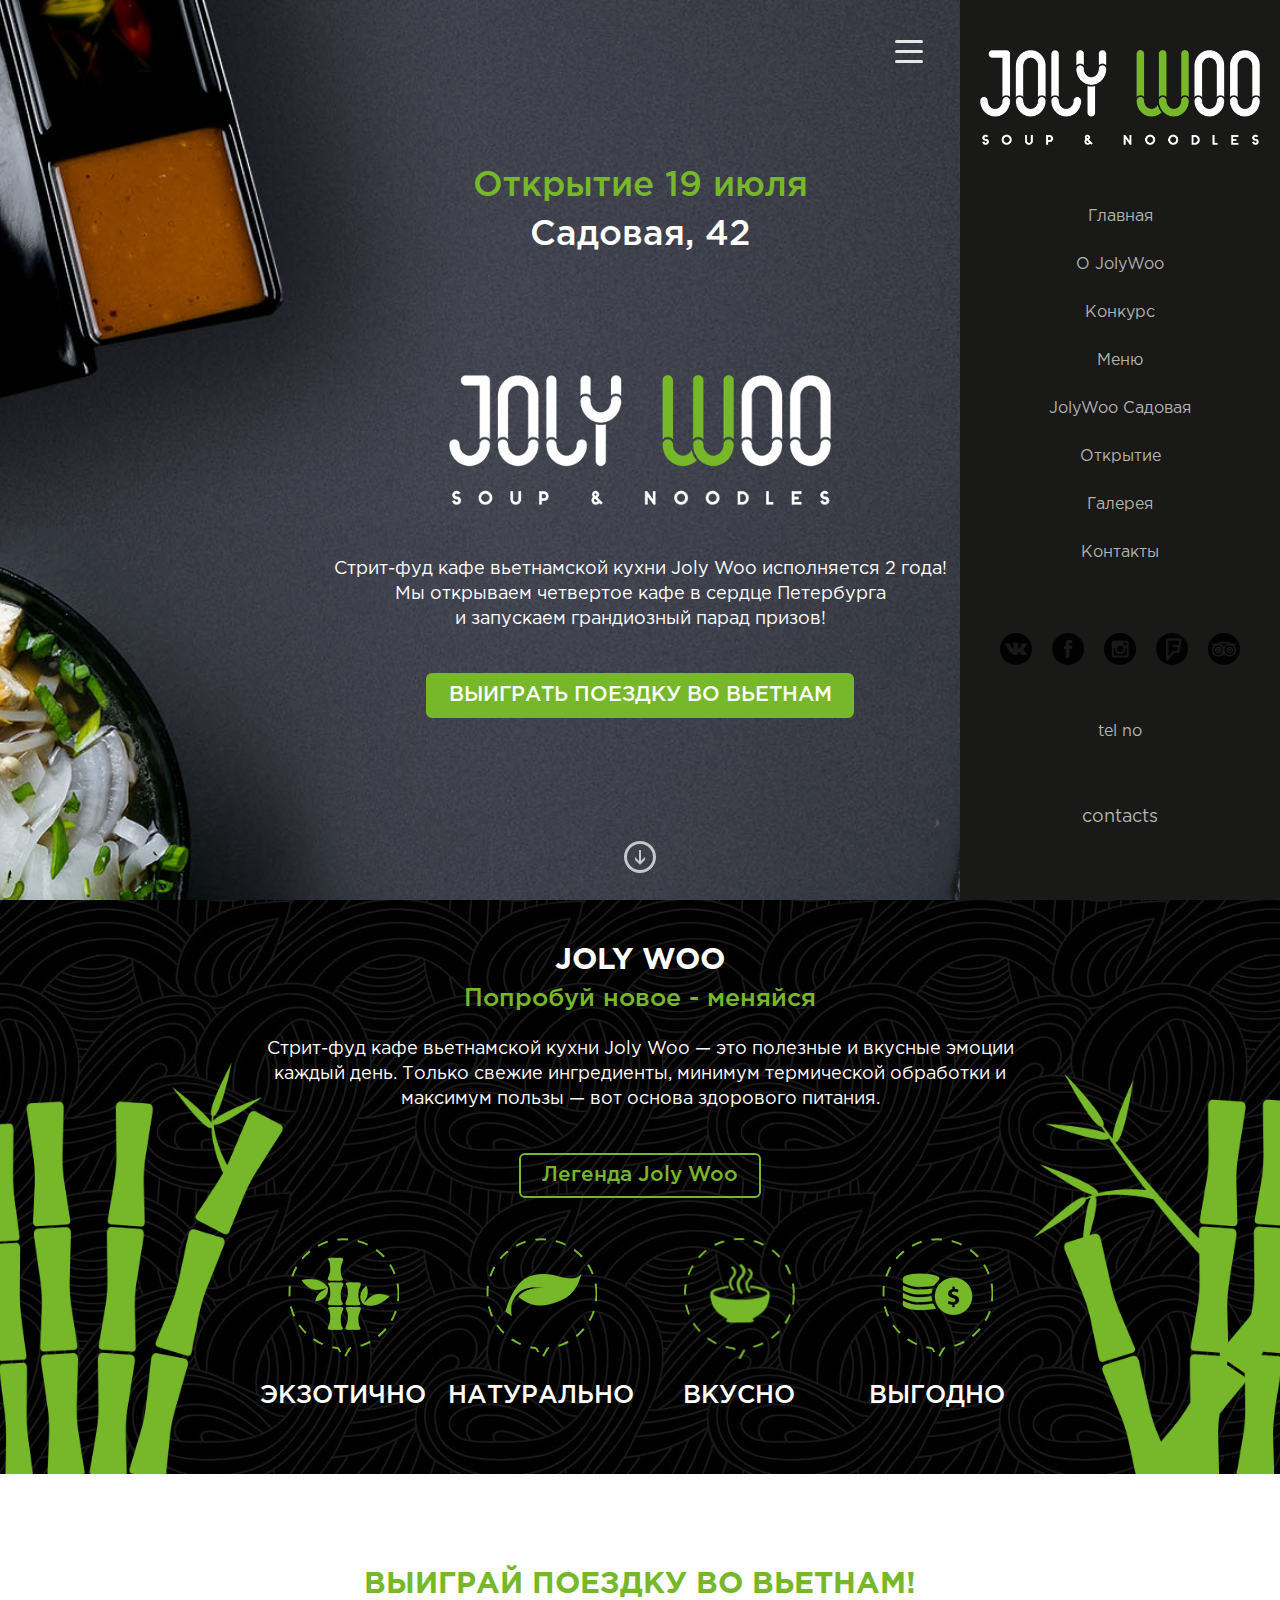
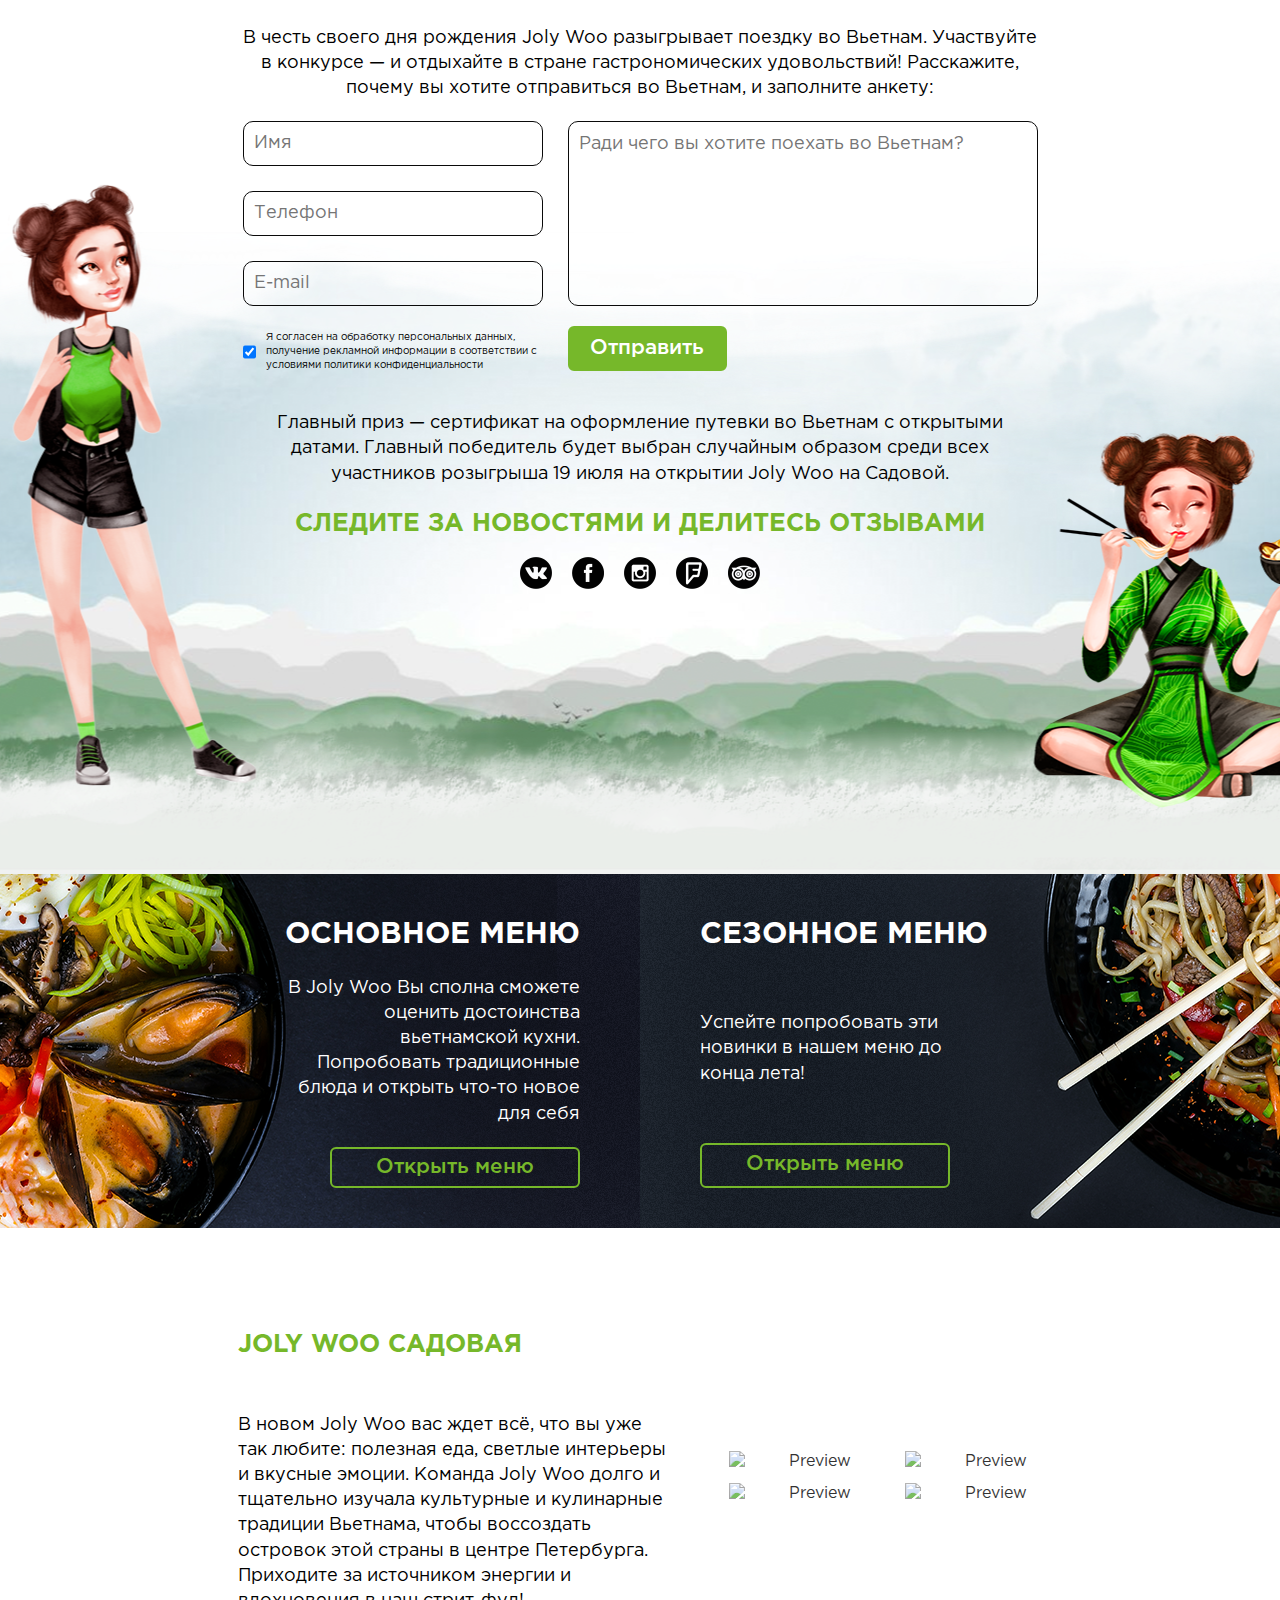
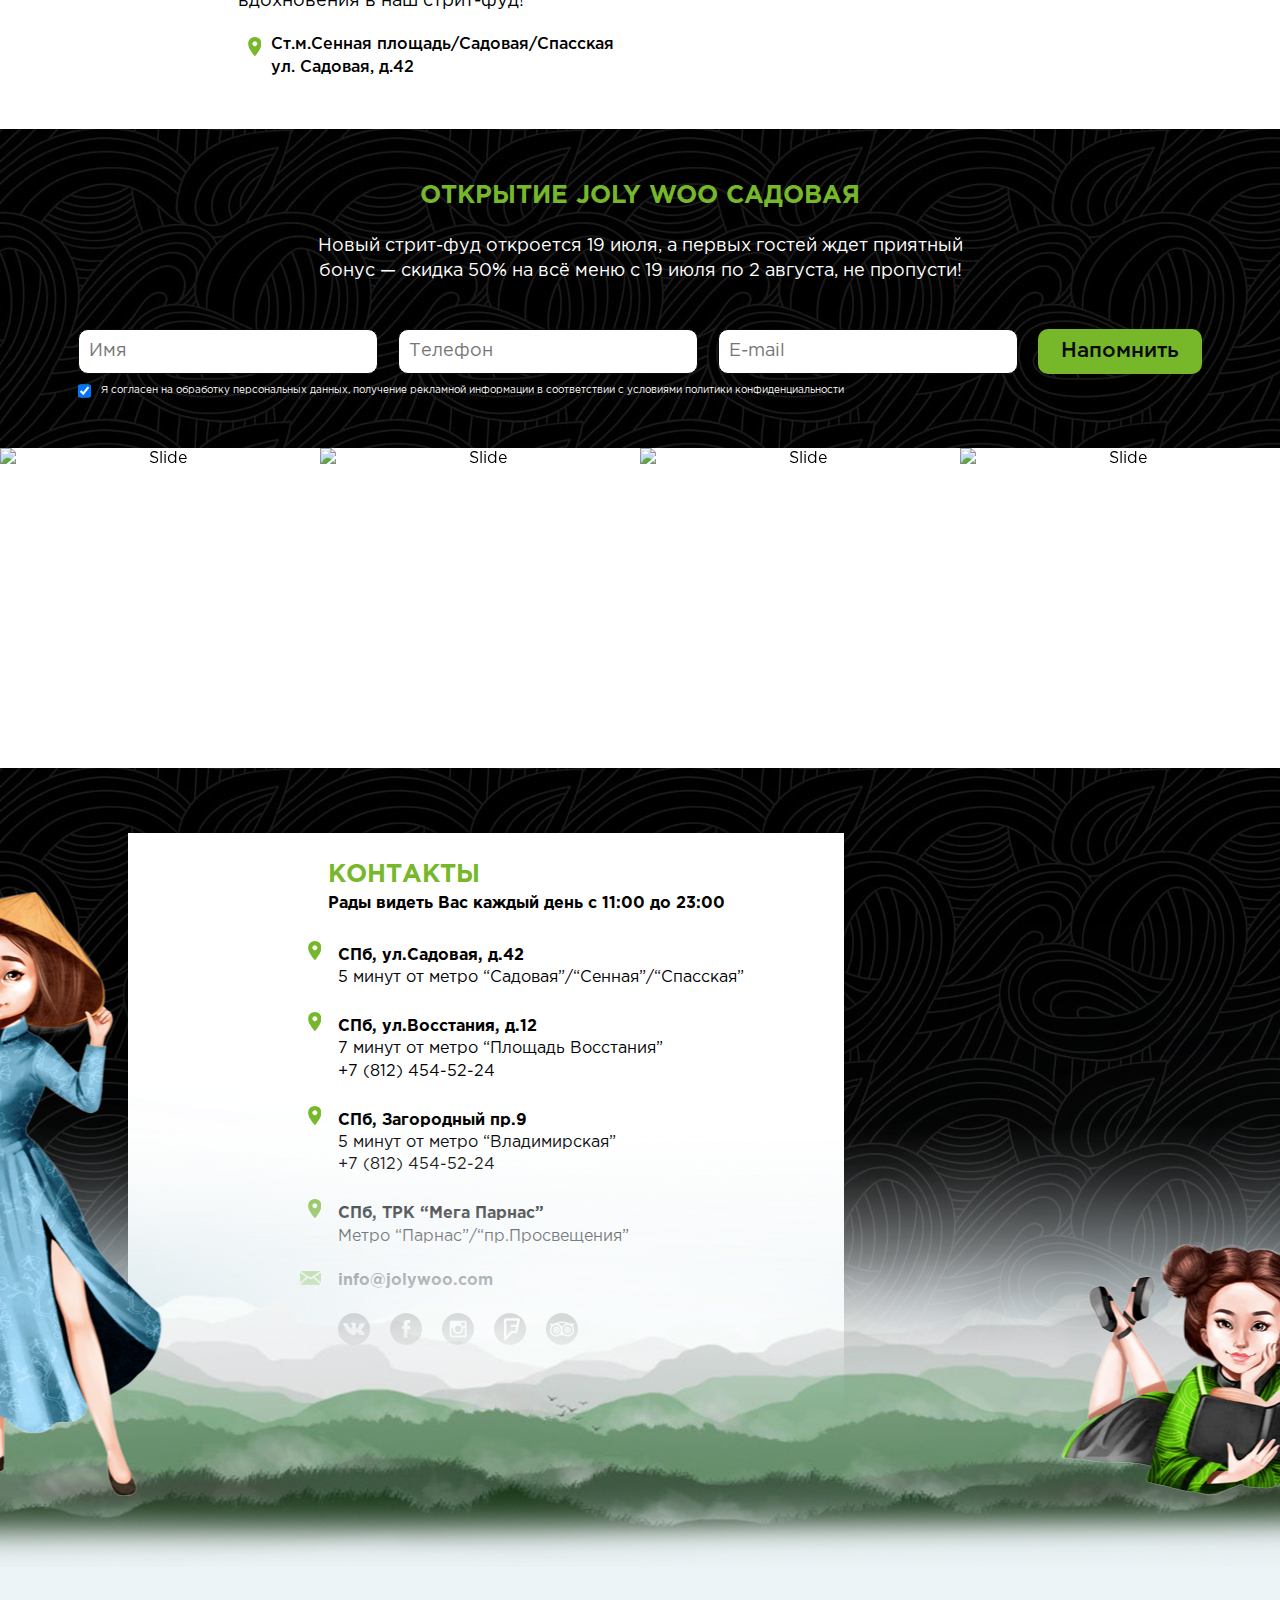
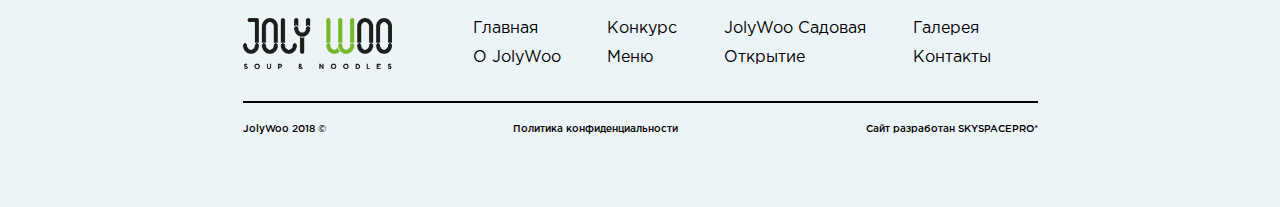
==== commit 6015dec4: "protomenu" ====
--- a/public_html/index.html
+++ b/public_html/index.html
@@ -4,6 +4,15 @@
 <head>
 	<title>Joly Woo | Вьетнамская кухня</title>
 	<meta charset="utf-8">
+  
+  <meta property="og:title" content="Joly Woo - эко street food вьетнамской кухни" />
+  <meta property="og:type" content="website" />
+  <meta property="og:url" content="http://jolywoo.com" />
+  <meta property="og:image" content="http://jolywoo.com/assets/img/logo-dark.png" />
+  <meta property="og:description" content="Joly Woo - эко street food вьетнамской кухни">
+  <meta property="og:site_name" content="Joly Woo" />
+  <meta name="description" content="Joly Woo - эко street food вьетнамской кухни" />
+
 	<meta name="viewport" content="width=device-width, initial-scale=1">
 	<link rel="stylesheet" href="assets/css/style.css">
 	<link rel="stylesheet" type="text/css" href="slick/slick.css"/>
@@ -260,7 +269,7 @@
 					<span><b>Рады видеть Вас каждый день с 11:00 до 23:00</b></span>
 					<ul>
 					<li><b>СПб,&nbsp;ул.Садовая,&nbsp;д.42</b><br>5&nbsp;минут от метро “Садовая”/“Сенная”/“Спасская”</li><br>
-					<li><b>СПб,&nbsp;ул.Восстания,&nbsp;д.12</b><br>7&nbsp;минут от метро “Площадь&nbsp;Восстания”<br>+7&nbsp;(812)&nbsp;982-41-12</li><br>
+					<li><b>СПб,&nbsp;ул.Восстания,&nbsp;д.12</b><br>7&nbsp;минут от метро “Площадь&nbsp;Восстания”<br>+7&nbsp;(812)&nbsp;454-52-24</li><br>
 					<li><b>СПб,&nbsp;Загородный&nbsp;пр.9</b><br>5&nbsp;минут от метро “Владимирская”<br>+7&nbsp;(812)&nbsp;454-52-24</li><br>
 					<li><b>СПб,&nbsp;ТРК&nbsp;“Мега&nbsp;Парнас”</b><br>Метро “Парнас”/“пр.Просвещения”</li><br>
 					<li><b>info@jolywoo.com</b></li>
@@ -274,6 +283,32 @@
 					</div>
 				</div>
 			</div>
+		</section>
+
+		<section class="side-menu">
+			<a class="menu-btn" id="hamburger"><span></span></a>
+			<a href="http://jolywoo.com" target="_blank" class="">
+				<img src="assets/img/logo.png" width="280" alt="JolyWoo Logo">
+			</a>
+			<ul class="list-unstyled menu-items" id="menu-items">
+	            <li><a class="go_to" href=".head">Главная</a></li>
+				<li><a class="go_to" href=".try-new">О JolyWoo</a></li>
+				<li><a class="go_to" href=".contest" onclick="yaCounter49311742.reachGoal ('win_travel'); return true;">Конкурс</a></li>
+				<li><a class="go_to" href=".menu">Меню</a></li>
+				<li><a class="go_to" href=".places">JolyWoo Садовая</a></li>
+				<li><a class="go_to" href=".remind">Открытие</a></li>
+				<li><a class="go_to" href=".slick-slider">Галерея</a></li>
+				<li><a class="go_to" href=".contacts-card">Контакты</a></li>
+	        </ul>
+	        <div class="smm-links">
+				<a href="https://vk.com/public121242373" target="_blank" onclick="yaCounter49311742.reachGoal ('social'); return true;" class="smm vk"></a>
+				<a href="https://www.facebook.com/JolyWooCafe/" target="_blank" onclick="yaCounter49311742.reachGoal ('social'); return true;" class="smm fb"></a>
+				<a href="https://www.instagram.com/joly.woo/" target="_blank" onclick="yaCounter49311742.reachGoal ('social'); return true;" class="smm instagram"></a>
+				<a href="https://ru.foursquare.com/v/joly-woo/57691bb8cd10287c73f4dc3b" target="_blank" onclick="yaCounter49311742.reachGoal ('social'); return true;" class="smm flamp"></a>
+				<a href="https://www.tripadvisor.ru/Restaurant_Review-g298507-d10385247-Reviews-Joly_Woo_street_food_cafe-St_Petersburg_Northwestern_District.html" target="_blank" onclick="yaCounter49311742.reachGoal ('social'); return true;" class="smm tripadvisor"></a>
+			</div>
+			<a>tel no</a>
+			<p>contacts</p>
 		</section>
 
 		<section class="footer">
--- a/public_html/assets/css/style.css
+++ b/public_html/assets/css/style.css
@@ -305,8 +305,8 @@
 		width: 100%; }
 
 .arrow {
-	position: relative;
-	top: 100px;
+	position: absolute;
+	bottom: 20px;
 	opacity: .7;
 	transition: .1s; }
 	.arrow:hover {
@@ -661,7 +661,84 @@
 	font-weight: 500;
 	padding: 20px 0; }
 
-
+.side-menu {
+	background-color: #191918;
+	width: 320px;
+	height: 100%;
+	position: fixed;
+	top: 0;
+	right: 0;
+	justify-content: space-between;
+	color: #b3b3b1; }
+	.side-menu .menu-btn {
+		position: absolute; }
+	.side-menu ul {
+		list-style: none; }
+	.side-menu li {
+		line-height: 3em; }
+
+.pushy-active #hamburger {
+    right: 310px;
+    z-index: 9999; }
+#hamburger {
+    box-sizing: border-box;
+    display: block;
+    width: 70px;
+    height: 45px;
+    top: 30px;
+    right: 335px;
+    position: fixed;
+    z-index: 101;
+    cursor: pointer;
+    transition: right .4s ease; }
+
+.pushy-active #hamburger:before {
+    -webkit-transform: rotate(45deg);
+    -ms-transform: rotate(45deg);
+    transform: rotate(45deg); }
+#hamburger span, .pushy-active #hamburger:after, .pushy-active #hamburger:before {
+    top: 20px; }
+#hamburger span, #hamburger:after, #hamburger:before {
+    transition: none .2s ease .2s;
+    transition-property: transform, top, bottom, left, opacity;
+    transition-property: transform, top, bottom, left, opacity, -webkit-transform; }
+#hamburger:before {
+    top: 10px; }
+#hamburger span, #hamburger:after, #hamburger:before {
+    background: #e8e8e8;
+    content: '';
+    display: block;
+    width: 28px;
+    height: 3px;
+    position: absolute;
+    left: 20px;
+    border-radius: 4px; }
+#hamburger:before {
+    top: 10px; }
+
+.pushy-active #hamburger:after {
+    -webkit-transform: rotate(-45deg);
+    -ms-transform: rotate(-45deg);
+    transform: rotate(-45deg); }
+#hamburger span, .pushy-active #hamburger:after, .pushy-active #hamburger:before {
+    top: 20px; }
+#hamburger span, #hamburger:after, #hamburger:before {
+    transition: none .2s ease .2s;
+    transition-property: transform, top, bottom, left, opacity;
+    transition-property: transform, top, bottom, left, opacity, -webkit-transform; }
+#hamburger:after {
+    top: 30px; }
+#hamburger span, #hamburger:after, #hamburger:before {
+    background: #e8e8e8;
+    content: '';
+    display: block;
+    width: 28px;
+    height: 3px;
+    position: absolute;
+    left: 20px;
+    border-radius: 4px; }
+#hamburger:after {
+    top: 30px; }
 
 /*----- MOBILE -----*/
 
@@ -716,9 +793,6 @@
 
 	.head {
 		height: unset; }
-
-	.arrow {
-		top: 40px; }
 
 	/*-- try new--*/
 
@@ -866,6 +940,20 @@
 		flex-direction: column;
 		align-items: center; }
 
-	.head span {
-		margin-bottom: 30px; }
+	.head {
+		padding: 50px 10px 20px;
+    	justify-content: space-between; }
+		.head span {
+			margin-bottom: 30px; }
+
+    .arrow {
+    	position: relative;
+    	bottom: unset; }
+
+}
+
+@media screen and (max-height: 670px) {
+	.arrow {
+    	position: relative;
+    	bottom: unset; }
 }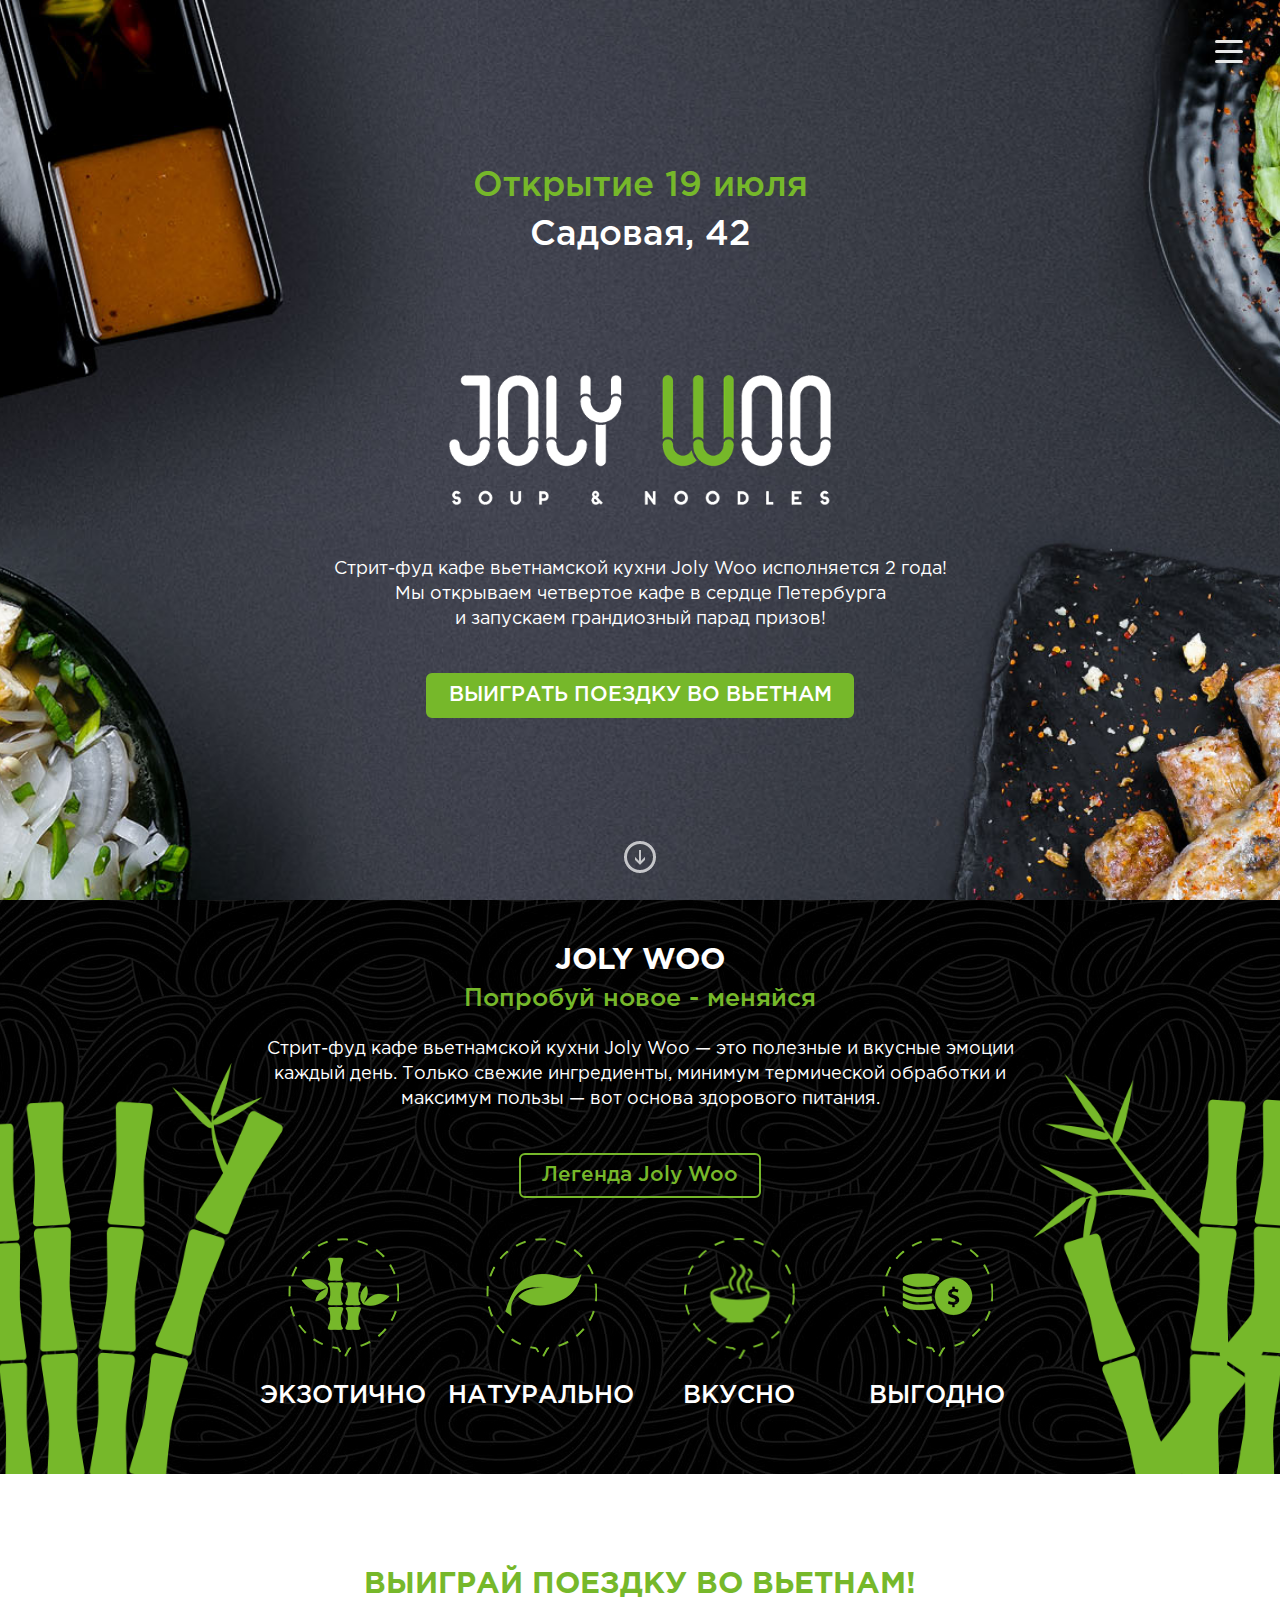
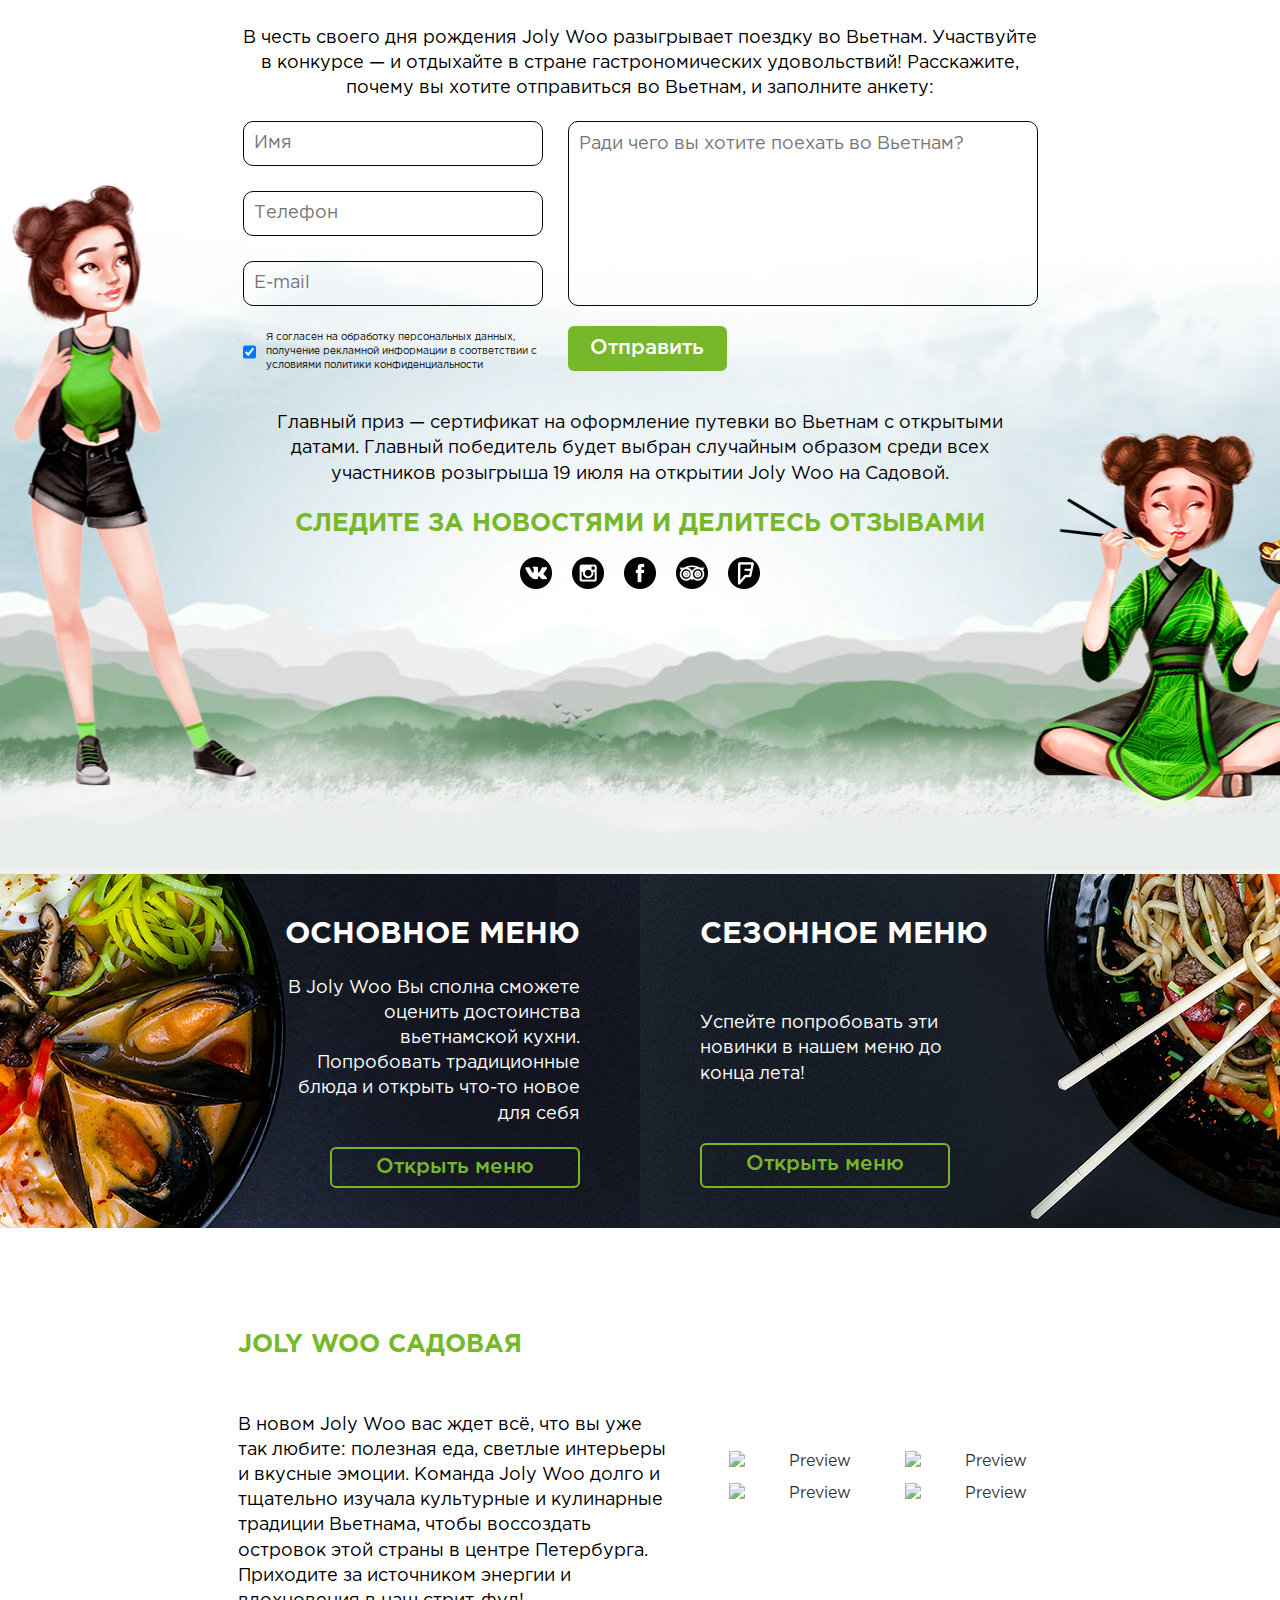
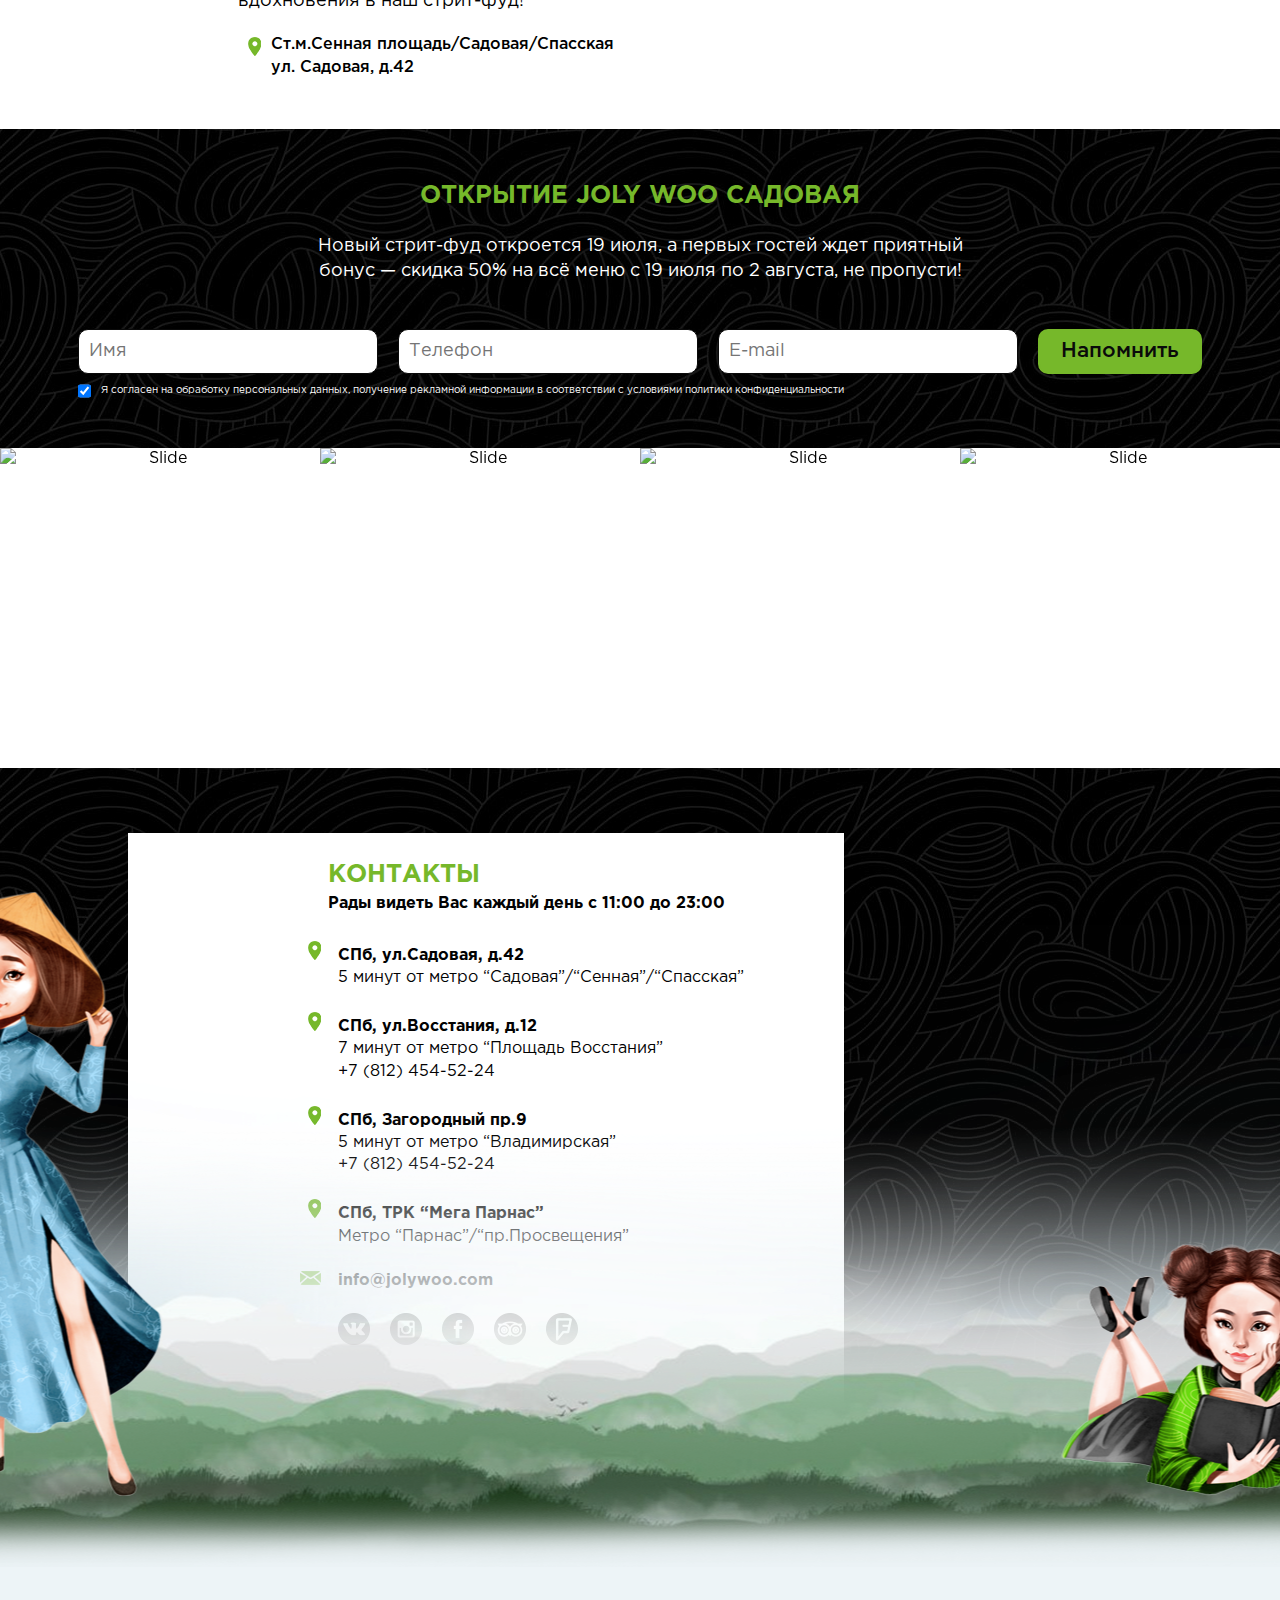
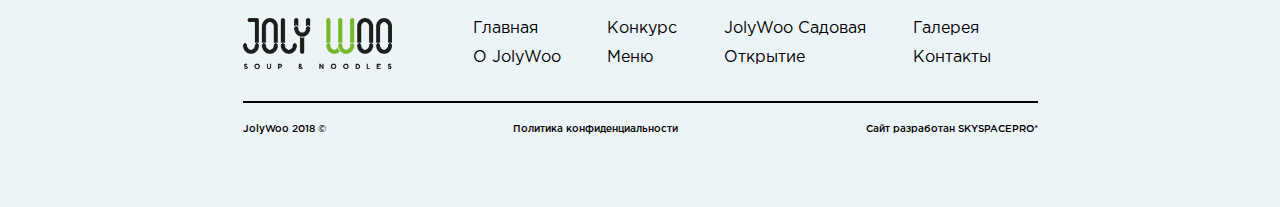
==== commit 61185aa4: "menu animation" ====
--- a/public_html/index.html
+++ b/public_html/index.html
@@ -307,8 +307,8 @@
 				<a href="https://ru.foursquare.com/v/joly-woo/57691bb8cd10287c73f4dc3b" target="_blank" onclick="yaCounter49311742.reachGoal ('social'); return true;" class="smm flamp"></a>
 				<a href="https://www.tripadvisor.ru/Restaurant_Review-g298507-d10385247-Reviews-Joly_Woo_street_food_cafe-St_Petersburg_Northwestern_District.html" target="_blank" onclick="yaCounter49311742.reachGoal ('social'); return true;" class="smm tripadvisor"></a>
 			</div>
-			<a>tel no</a>
-			<p>contacts</p>
+			<a href="tel:+78124545224" class="">+7&nbsp;(812)&nbsp;454-52-24</a>
+			<p>11:00&nbsp;–&nbsp;23:00<br>ул.Восстания,&nbsp;д.12<br>ТРК&nbsp;Мега&nbsp;Парнас<br>Загородный проспект&nbsp;д.9</p>
 		</section>
 
 		<section class="footer">
--- a/public_html/assets/css/style.css
+++ b/public_html/assets/css/style.css
@@ -157,7 +157,7 @@
 	background-image: url(../img/smm-sprite.png);
 	transition: unset; }
 	.smm:hover {
-		background-position-y: 32px;
+		background-position-y: -31px;
 	}
 
 .vk {
@@ -667,19 +667,26 @@
 	height: 100%;
 	position: fixed;
 	top: 0;
-	right: 0;
+	right: -320px;
 	justify-content: space-between;
-	color: #b3b3b1; }
+	color: #b3b3b1;
+	transition: .5s;
+	z-index: 2; }
 	.side-menu .menu-btn {
 		position: absolute; }
 	.side-menu ul {
 		list-style: none; }
 	.side-menu li {
 		line-height: 3em; }
-
-.pushy-active #hamburger {
-    right: 310px;
-    z-index: 9999; }
+	.side-menu .smm {
+		background-position-y: 32px; }
+		.side-menu .smm:hover {
+			background-position-y: -31px; }
+
+.side-menu.active {
+	right: 0;
+}
+
 #hamburger {
     box-sizing: border-box;
     display: block;
@@ -687,45 +694,17 @@
     height: 45px;
     top: 30px;
     right: 335px;
-    position: fixed;
+    position: absolute;
     z-index: 101;
     cursor: pointer;
     transition: right .4s ease; }
 
-.pushy-active #hamburger:before {
-    -webkit-transform: rotate(45deg);
-    -ms-transform: rotate(45deg);
-    transform: rotate(45deg); }
+#hamburger:before {
+    top: 10px; }
+
+
 #hamburger span, .pushy-active #hamburger:after, .pushy-active #hamburger:before {
     top: 20px; }
-#hamburger span, #hamburger:after, #hamburger:before {
-    transition: none .2s ease .2s;
-    transition-property: transform, top, bottom, left, opacity;
-    transition-property: transform, top, bottom, left, opacity, -webkit-transform; }
-#hamburger:before {
-    top: 10px; }
-#hamburger span, #hamburger:after, #hamburger:before {
-    background: #e8e8e8;
-    content: '';
-    display: block;
-    width: 28px;
-    height: 3px;
-    position: absolute;
-    left: 20px;
-    border-radius: 4px; }
-#hamburger:before {
-    top: 10px; }
-
-.pushy-active #hamburger:after {
-    -webkit-transform: rotate(-45deg);
-    -ms-transform: rotate(-45deg);
-    transform: rotate(-45deg); }
-#hamburger span, .pushy-active #hamburger:after, .pushy-active #hamburger:before {
-    top: 20px; }
-#hamburger span, #hamburger:after, #hamburger:before {
-    transition: none .2s ease .2s;
-    transition-property: transform, top, bottom, left, opacity;
-    transition-property: transform, top, bottom, left, opacity, -webkit-transform; }
 #hamburger:after {
     top: 30px; }
 #hamburger span, #hamburger:after, #hamburger:before {
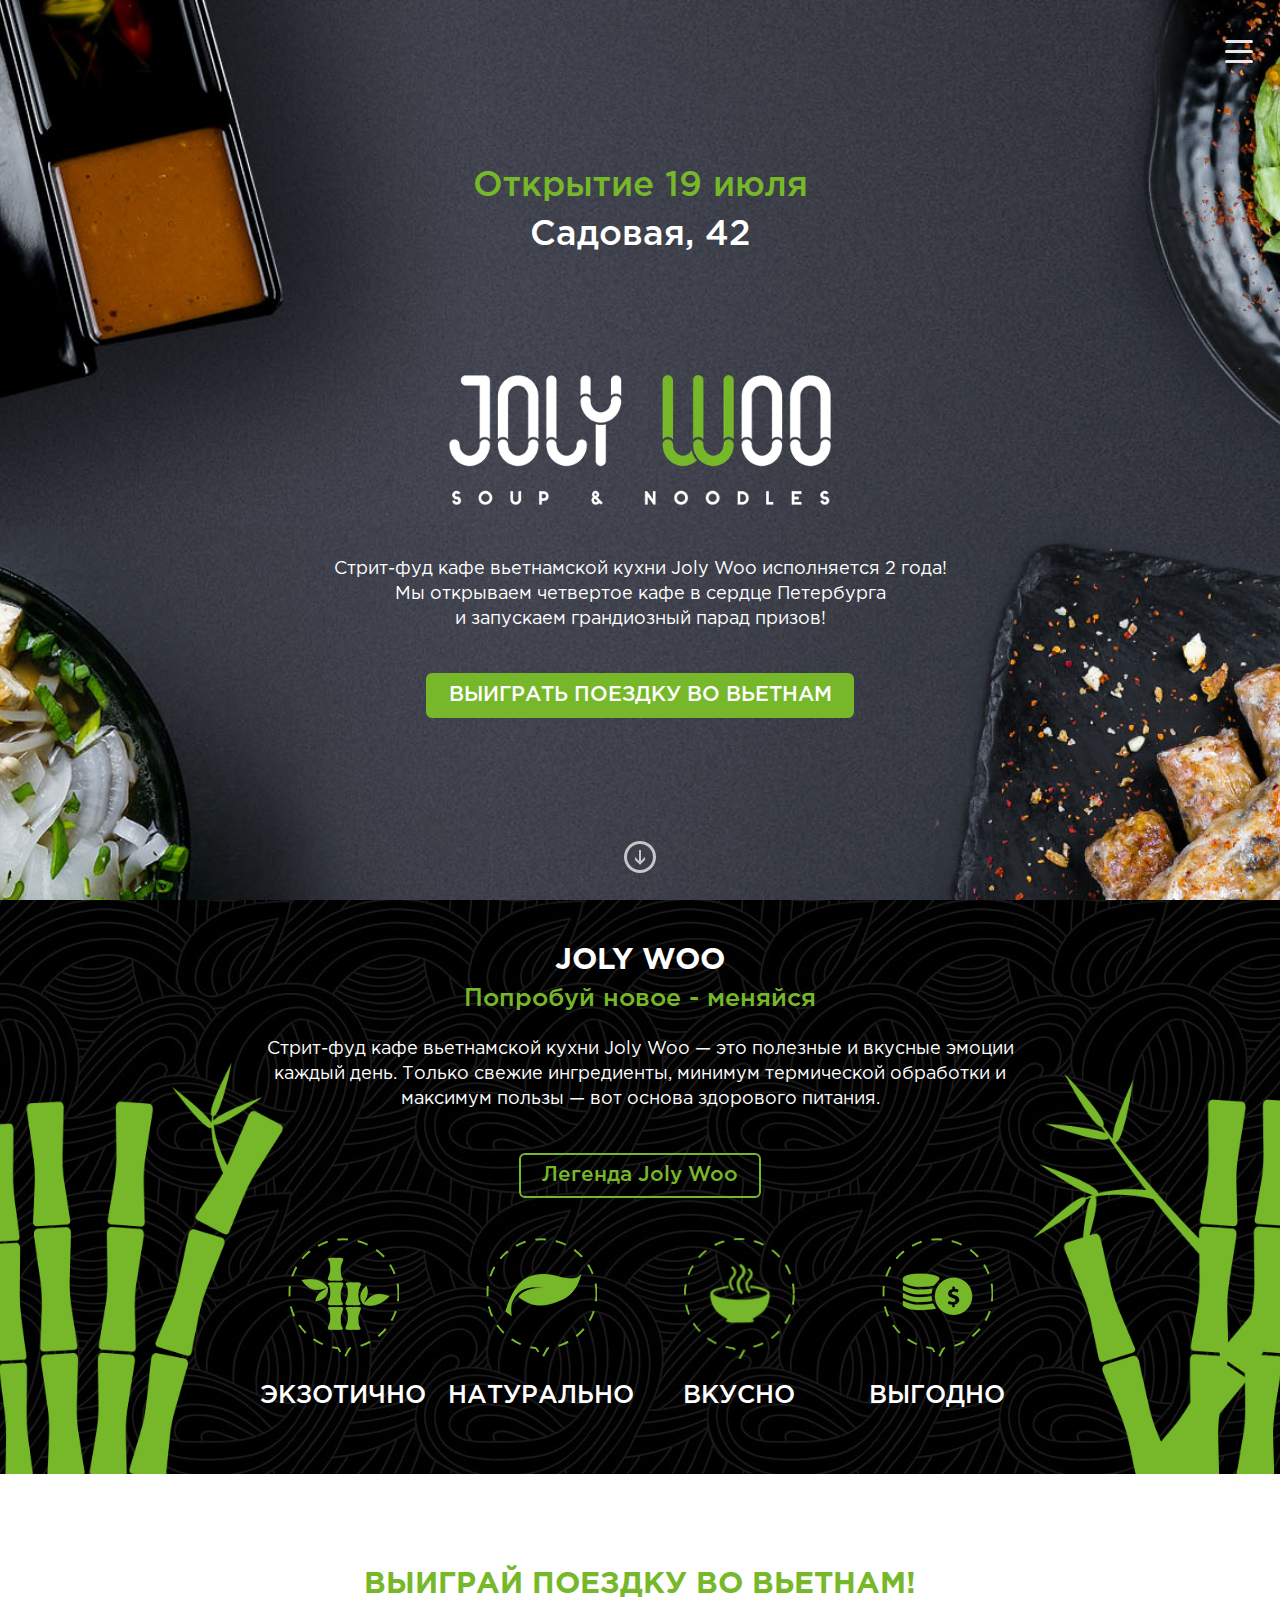
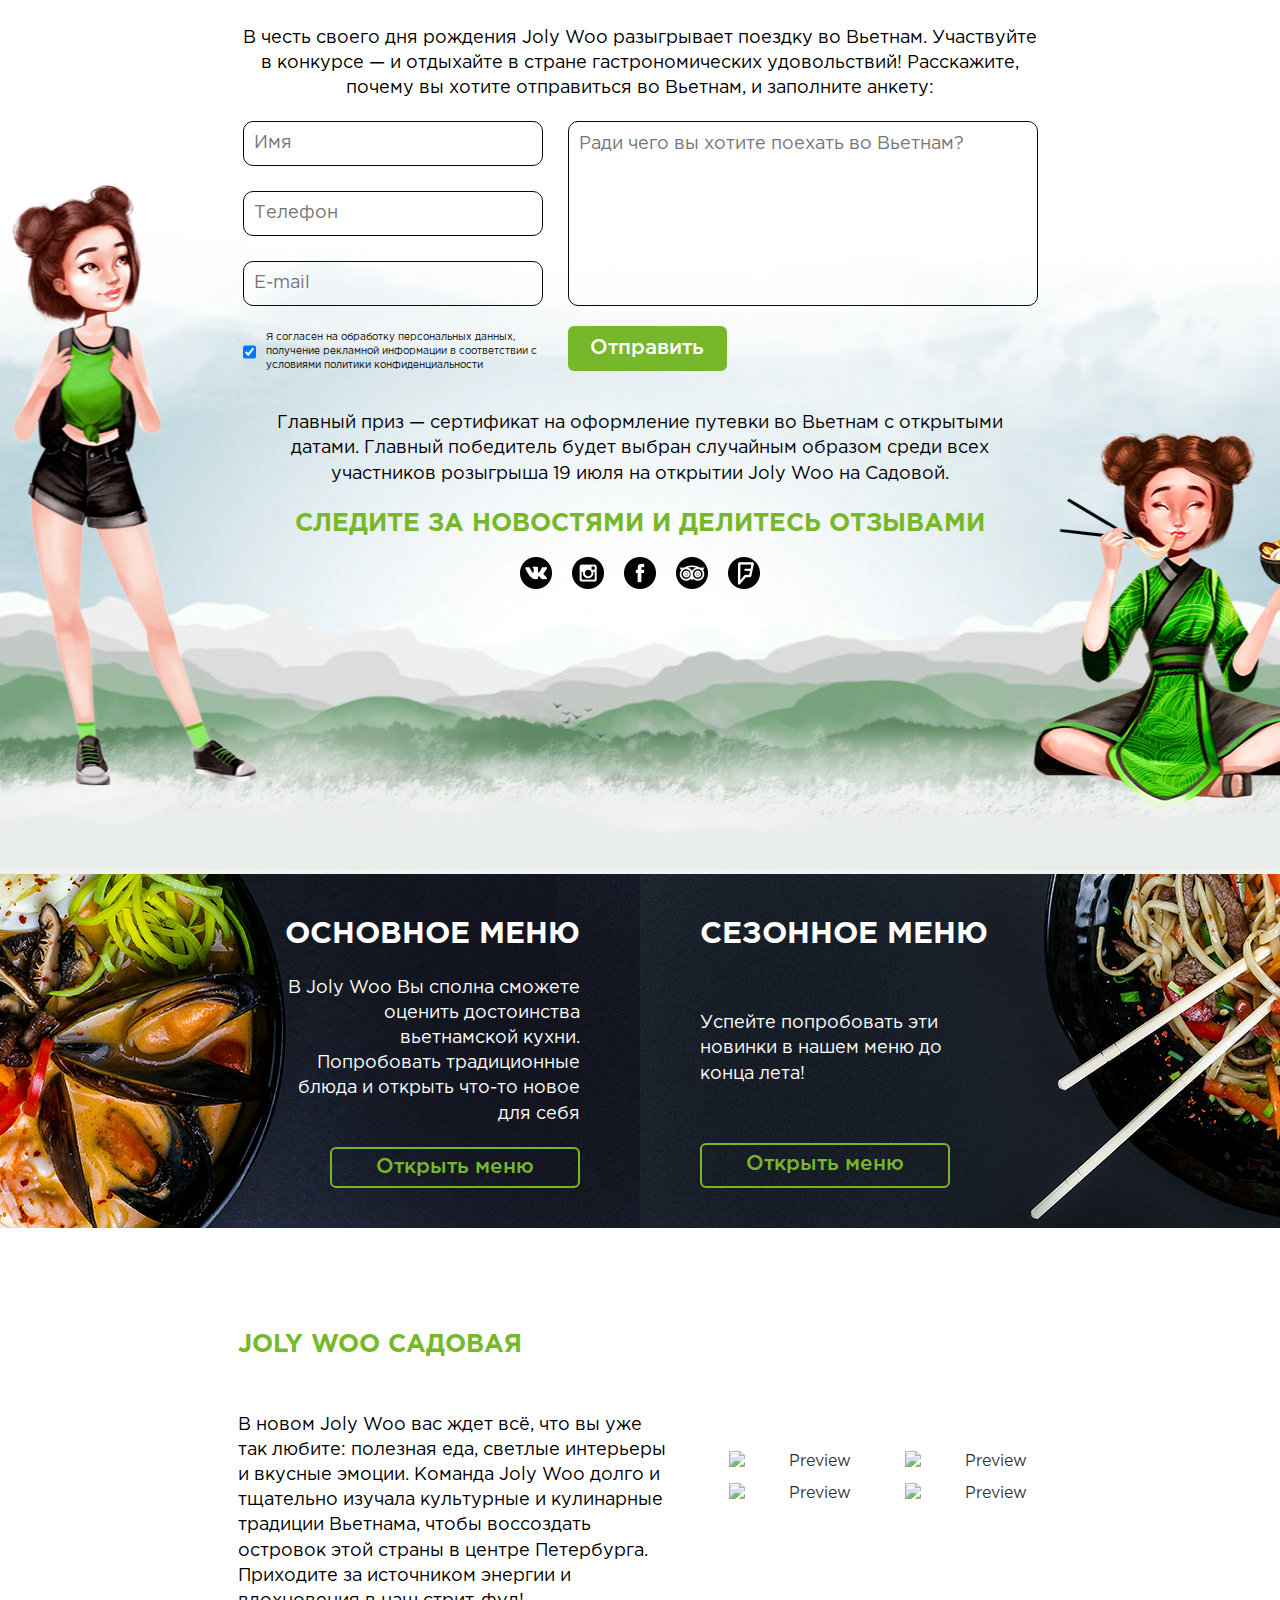
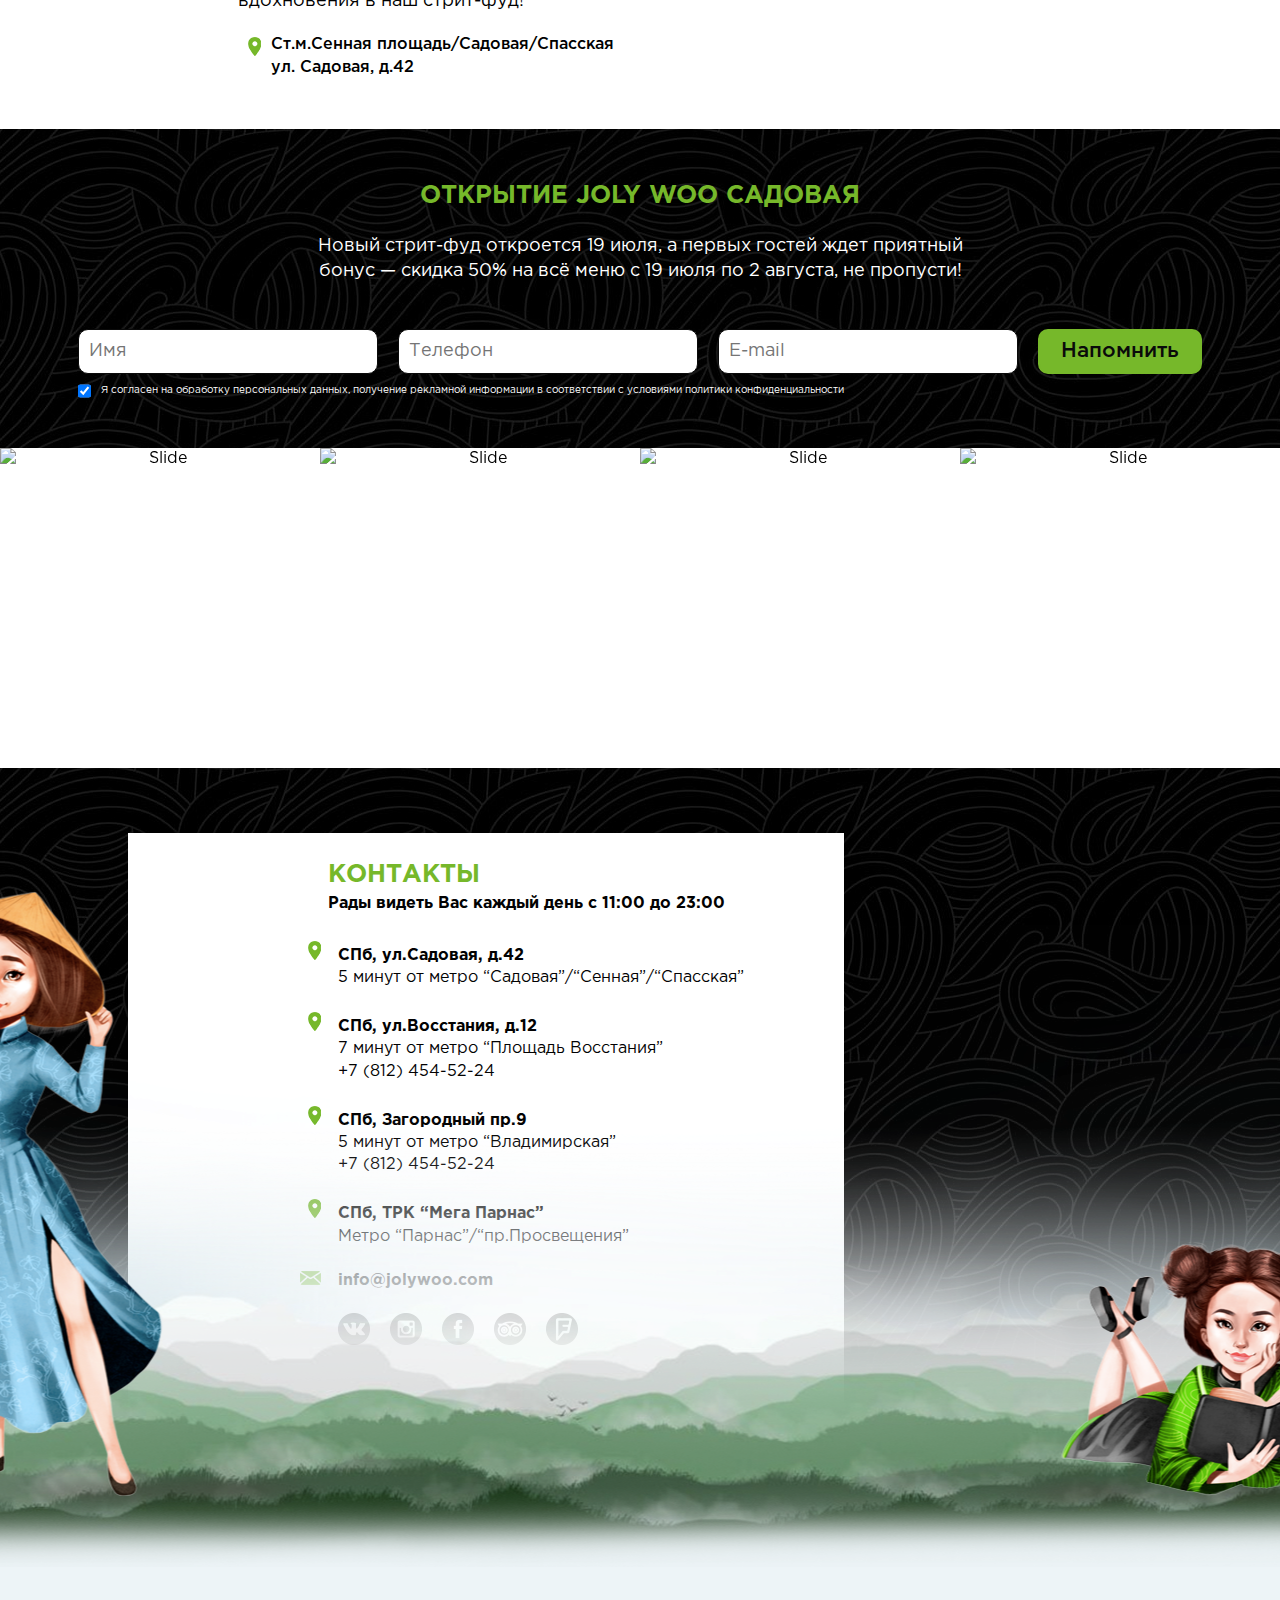
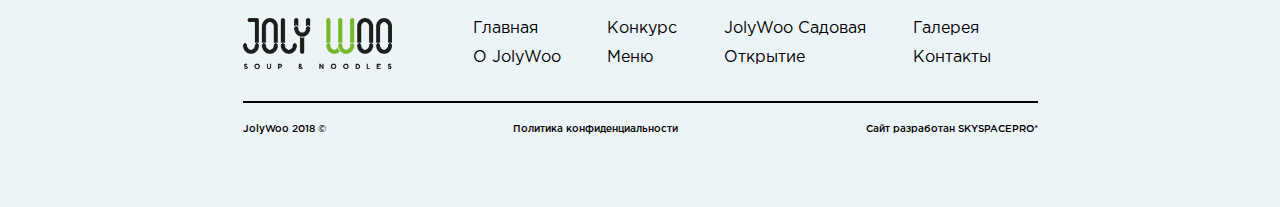
==== commit 388f2bfe: "side menu completed" ====
--- a/public_html/index.html
+++ b/public_html/index.html
@@ -286,7 +286,11 @@
 		</section>
 
 		<section class="side-menu">
-			<a class="menu-btn" id="hamburger"><span></span></a>
+			<a class="menu-btn" id="hamburger">
+				<span id="top"></span>
+				<span id="middle"></span>
+				<span id="bottom"></span>
+			</a>
 			<a href="http://jolywoo.com" target="_blank" class="">
 				<img src="assets/img/logo.png" width="280" alt="JolyWoo Logo">
 			</a>
--- a/public_html/assets/css/style.css
+++ b/public_html/assets/css/style.css
@@ -693,21 +693,33 @@
     width: 70px;
     height: 45px;
     top: 30px;
-    right: 335px;
+    right: 325px;
     position: absolute;
     z-index: 101;
     cursor: pointer;
     transition: right .4s ease; }
 
-#hamburger:before {
-    top: 10px; }
-
-
-#hamburger span, .pushy-active #hamburger:after, .pushy-active #hamburger:before {
-    top: 20px; }
-#hamburger:after {
-    top: 30px; }
-#hamburger span, #hamburger:after, #hamburger:before {
+#hamburger span {
+	transition: .3s;
+}
+
+#top {
+	top: 10px; }
+#middle {
+	top: 20px; }
+#bottom {
+	top: 30px; }
+
+#top.active {
+	top: 10px;
+	transform: rotate(45deg); }
+#middle.active {
+	display: none; }
+#bottom.active {
+	top: 10px;
+	transform: rotate(-45deg); }
+
+#hamburger span {
     background: #e8e8e8;
     content: '';
     display: block;
@@ -716,8 +728,6 @@
     position: absolute;
     left: 20px;
     border-radius: 4px; }
-#hamburger:after {
-    top: 30px; }
 
 /*----- MOBILE -----*/
 
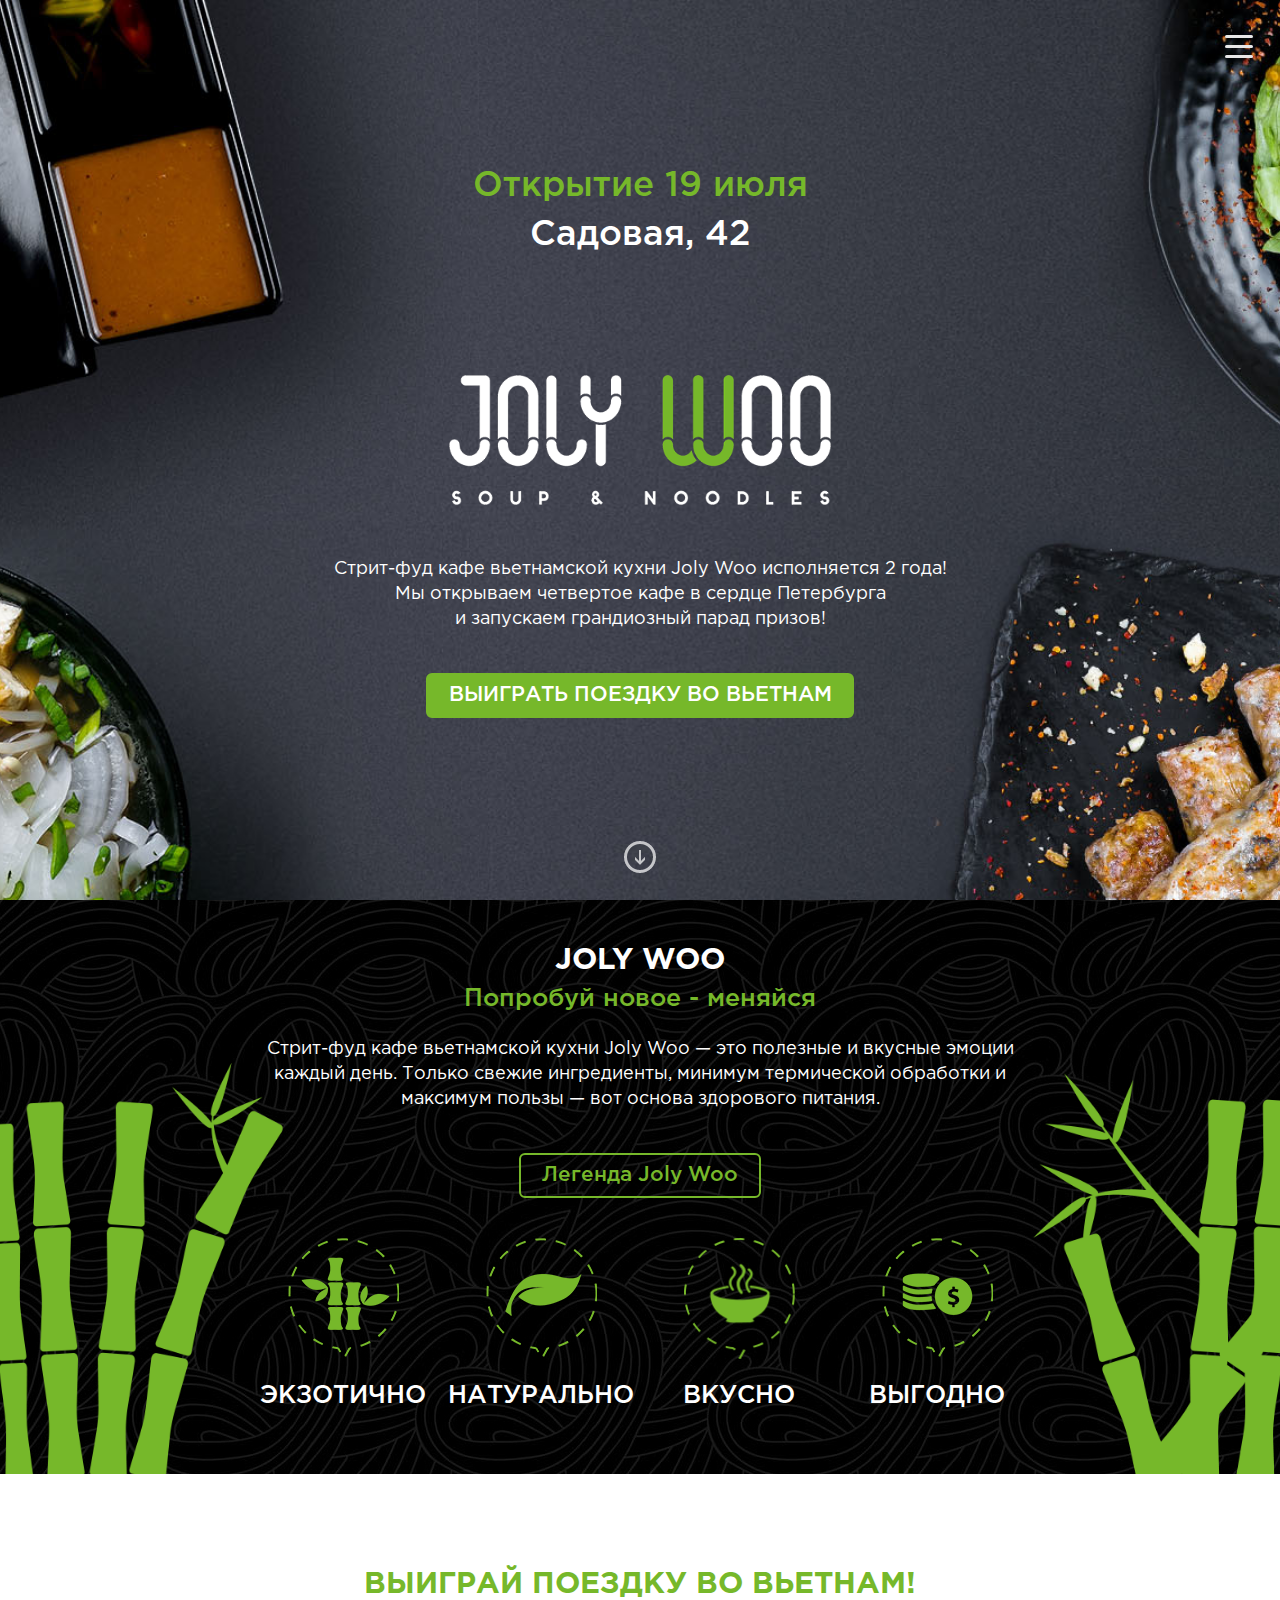
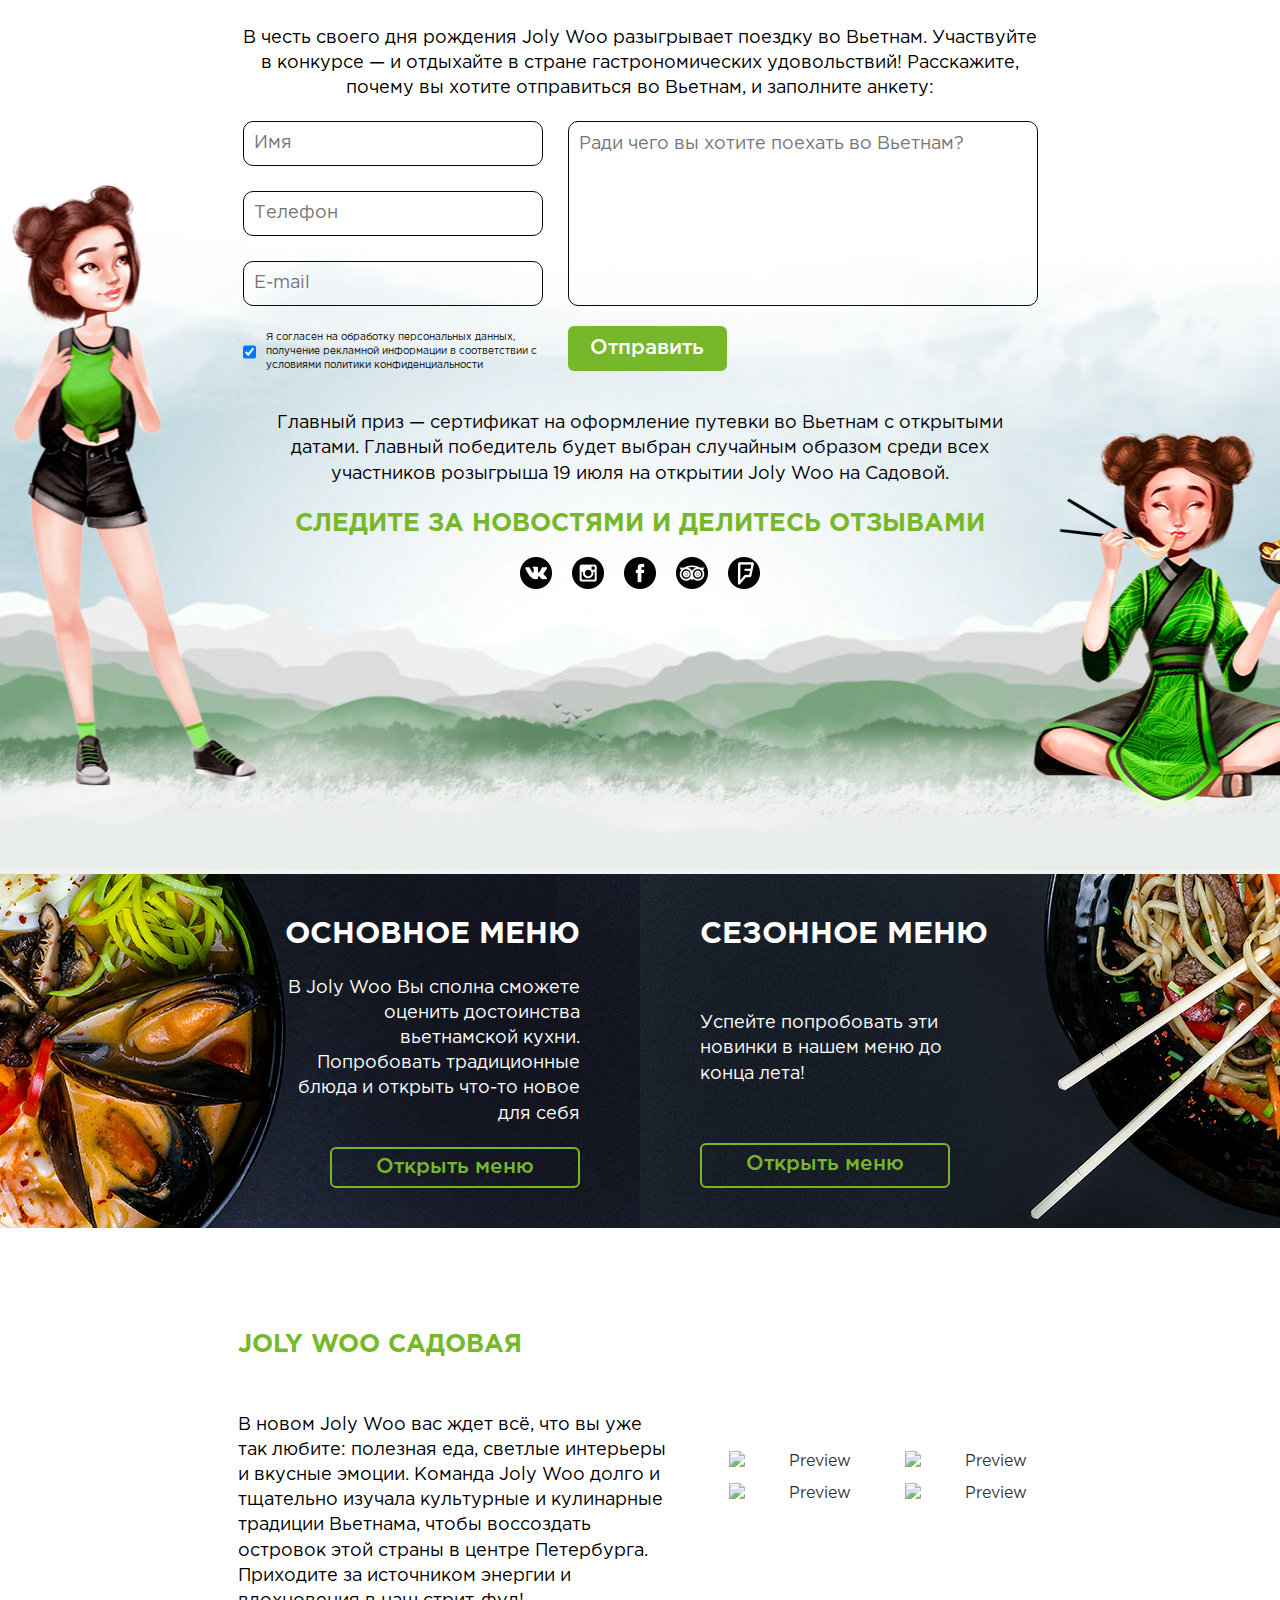
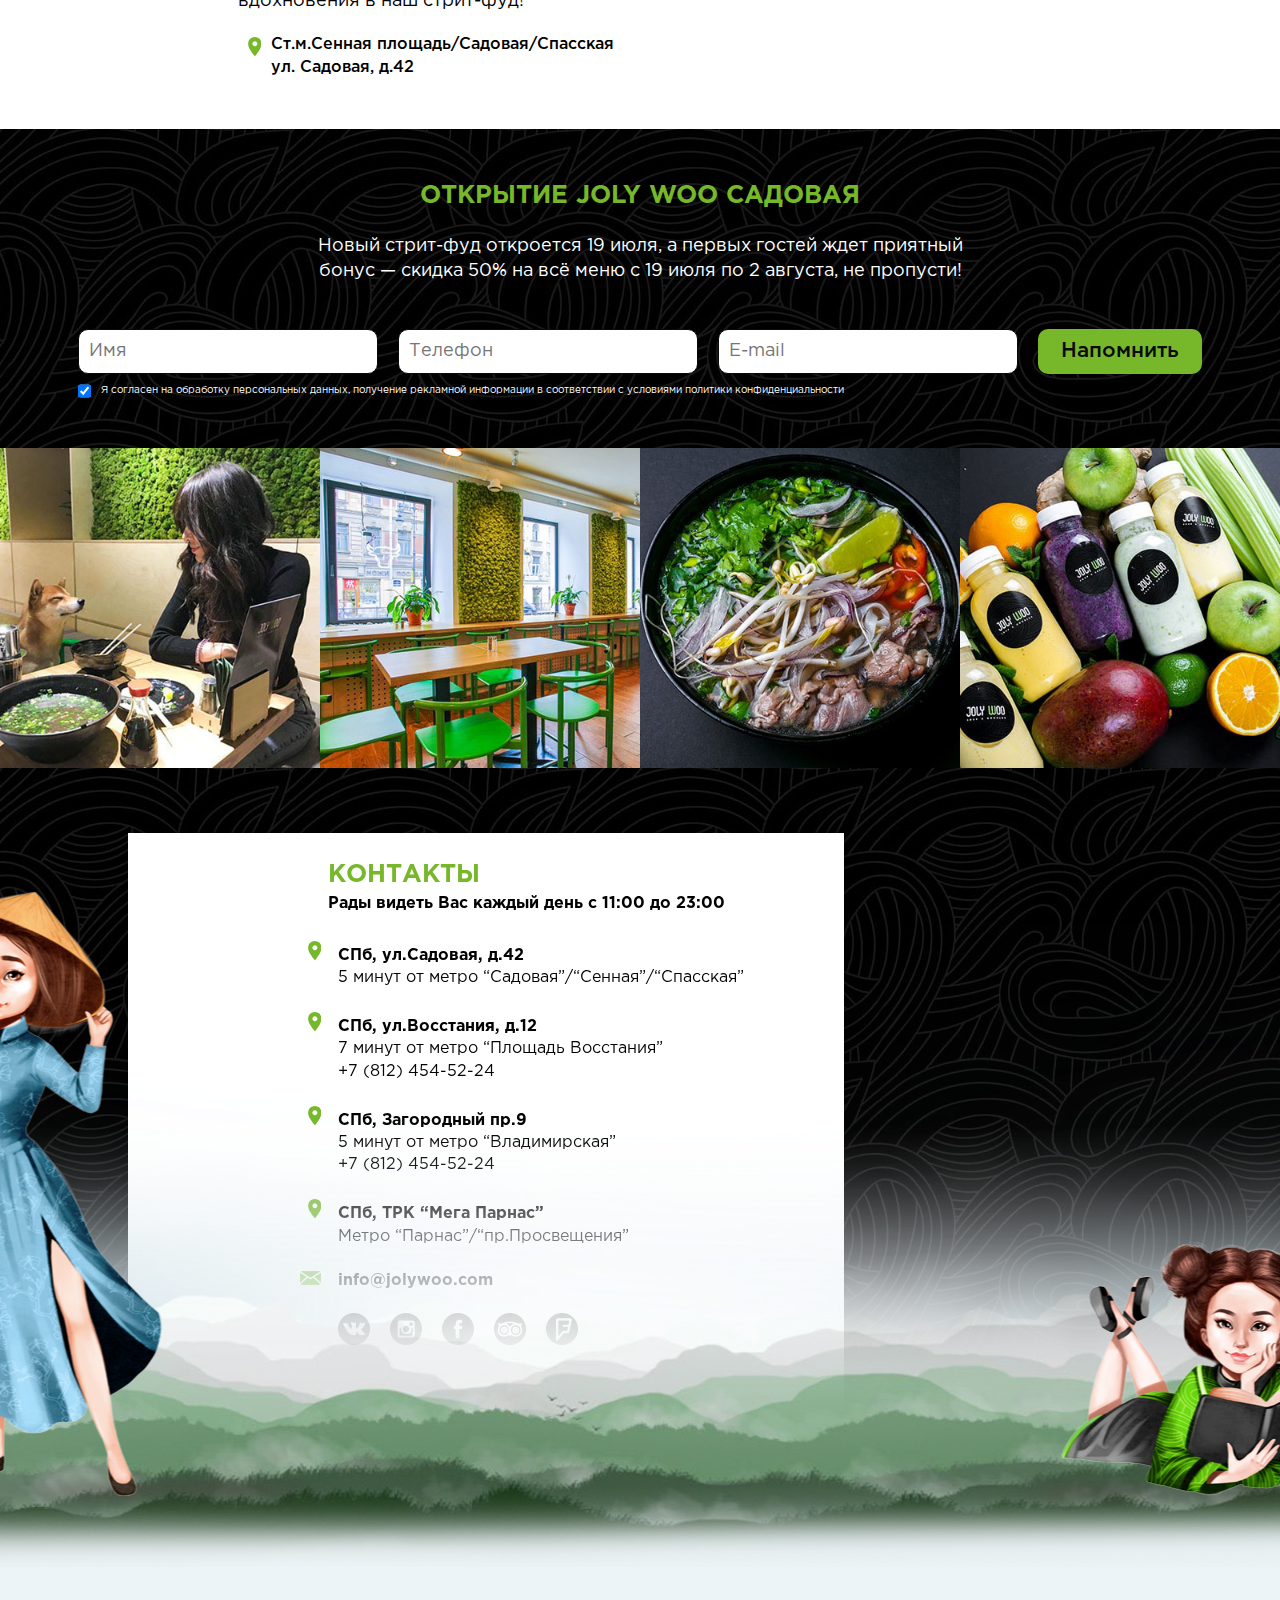
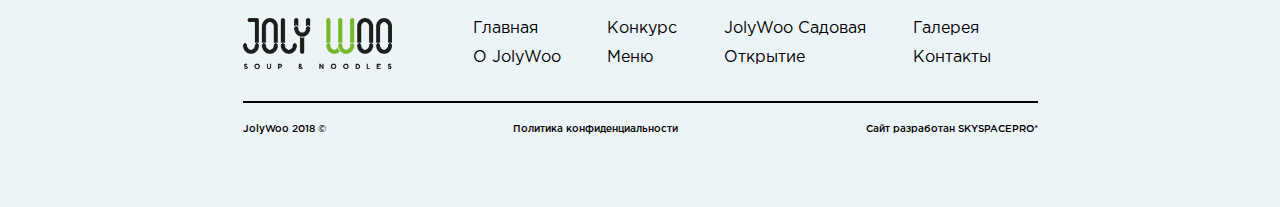
==== commit 3f9a5867: "some updates from FTP" ====
--- a/public_html/index.html
+++ b/public_html/index.html
@@ -291,8 +291,9 @@
 				<span id="middle"></span>
 				<span id="bottom"></span>
 			</a>
-			<a href="http://jolywoo.com" target="_blank" class="">
-				<img src="assets/img/logo.png" width="280" alt="JolyWoo Logo">
+			<div class="side-menu__container">
+			<a>
+				<img  style="cursor: default; margin-bottom: 40px;" src="assets/img/logo.png" width="280" alt="JolyWoo Logo">
 			</a>
 			<ul class="list-unstyled menu-items" id="menu-items">
 	            <li><a class="go_to" href=".head">Главная</a></li>
@@ -304,6 +305,7 @@
 				<li><a class="go_to" href=".slick-slider">Галерея</a></li>
 				<li><a class="go_to" href=".contacts-card">Контакты</a></li>
 	        </ul>
+	        <!--
 	        <div class="smm-links">
 				<a href="https://vk.com/public121242373" target="_blank" onclick="yaCounter49311742.reachGoal ('social'); return true;" class="smm vk"></a>
 				<a href="https://www.facebook.com/JolyWooCafe/" target="_blank" onclick="yaCounter49311742.reachGoal ('social'); return true;" class="smm fb"></a>
@@ -311,8 +313,10 @@
 				<a href="https://ru.foursquare.com/v/joly-woo/57691bb8cd10287c73f4dc3b" target="_blank" onclick="yaCounter49311742.reachGoal ('social'); return true;" class="smm flamp"></a>
 				<a href="https://www.tripadvisor.ru/Restaurant_Review-g298507-d10385247-Reviews-Joly_Woo_street_food_cafe-St_Petersburg_Northwestern_District.html" target="_blank" onclick="yaCounter49311742.reachGoal ('social'); return true;" class="smm tripadvisor"></a>
 			</div>
-			<a href="tel:+78124545224" class="">+7&nbsp;(812)&nbsp;454-52-24</a>
+			-->
+			<a href="tel:+78124545224" class="" style="margin: 20px auto;">+7&nbsp;(812)&nbsp;454-52-24</a>
 			<p>11:00&nbsp;–&nbsp;23:00<br>ул.Восстания,&nbsp;д.12<br>ТРК&nbsp;Мега&nbsp;Парнас<br>Загородный проспект&nbsp;д.9</p>
+			</div>
 		</section>
 
 		<section class="footer">
--- a/public_html/assets/css/style.css
+++ b/public_html/assets/css/style.css
@@ -671,7 +671,10 @@
 	justify-content: space-between;
 	color: #b3b3b1;
 	transition: .5s;
-	z-index: 2; }
+	z-index: 2;
+	padding: 0;
+	width: 100%;
+	max-width: 320px; }
 	.side-menu .menu-btn {
 		position: absolute; }
 	.side-menu ul {
@@ -684,15 +687,22 @@
 			background-position-y: -31px; }
 
 .side-menu.active {
-	right: 0;
-}
+	right: 0; }
+
+.side-menu__container {
+	display: flex;
+	flex-direction: column;
+	justify-content: space-between;
+	overflow: auto;
+	padding: 30px 15px;
+	height: 100%; }
 
 #hamburger {
     box-sizing: border-box;
     display: block;
     width: 70px;
     height: 45px;
-    top: 30px;
+    top: 25px;
     right: 325px;
     position: absolute;
     z-index: 101;
@@ -701,7 +711,7 @@
 
 #hamburger span {
 	transition: .3s;
-}
+	cursor: pointer; }
 
 #top {
 	top: 10px; }
@@ -710,12 +720,12 @@
 #bottom {
 	top: 30px; }
 
-#top.active {
+.active #top {
 	top: 10px;
 	transform: rotate(45deg); }
-#middle.active {
+.active #middle {
 	display: none; }
-#bottom.active {
+.active #bottom {
 	top: 10px;
 	transform: rotate(-45deg); }
 
@@ -945,4 +955,4 @@
 	.arrow {
     	position: relative;
     	bottom: unset; }
-}+}
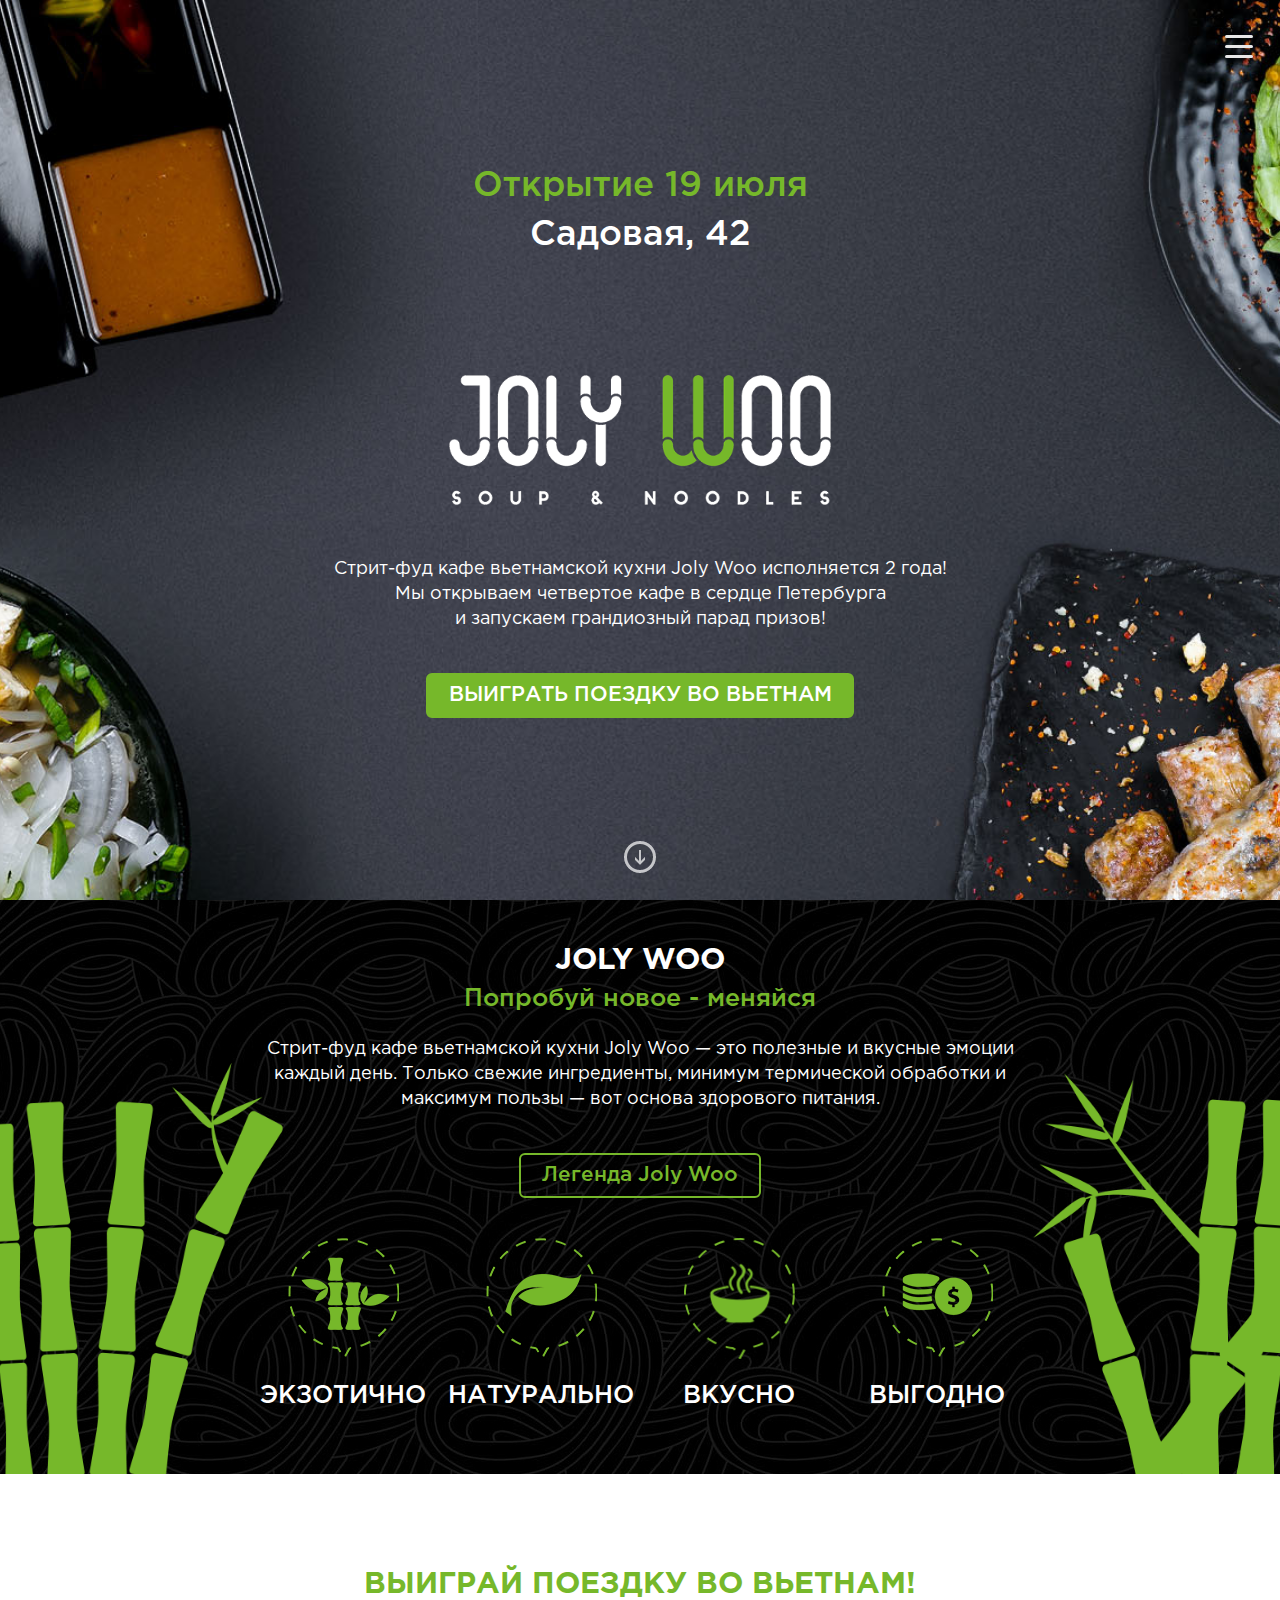
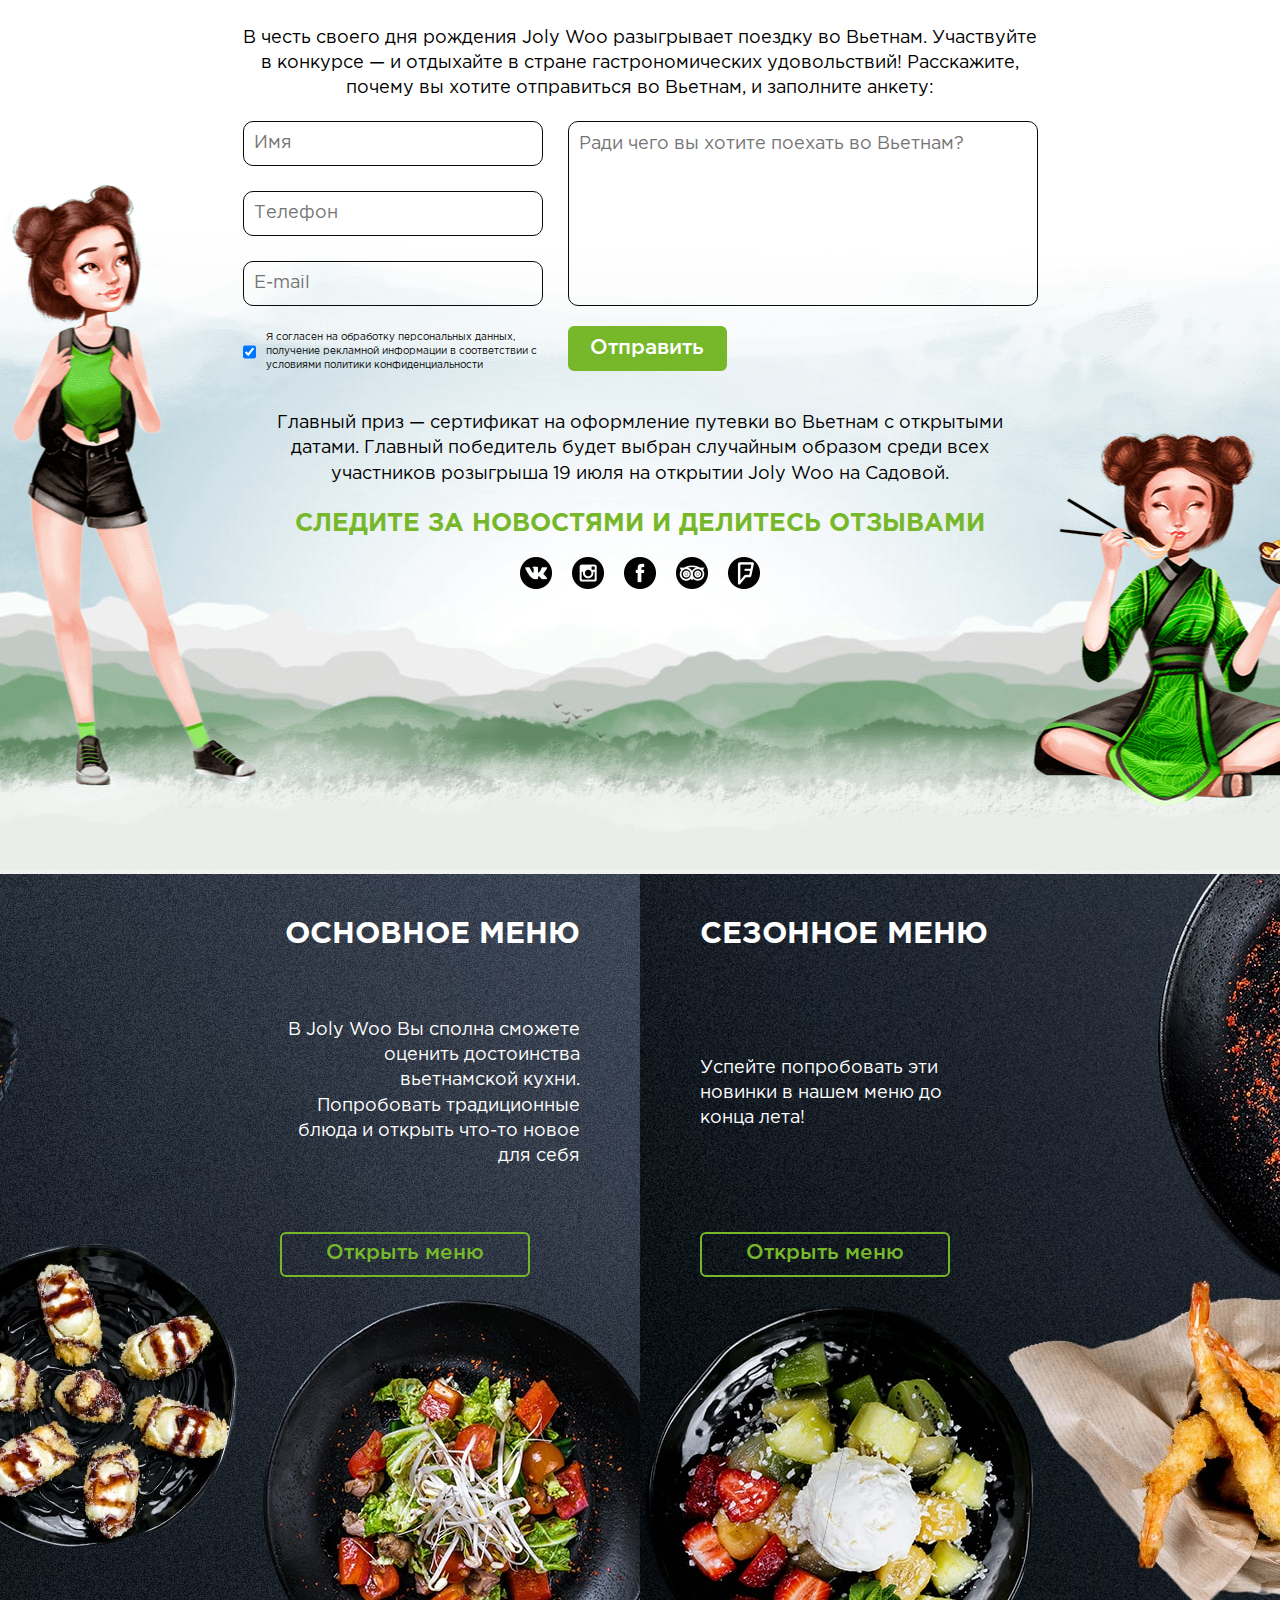
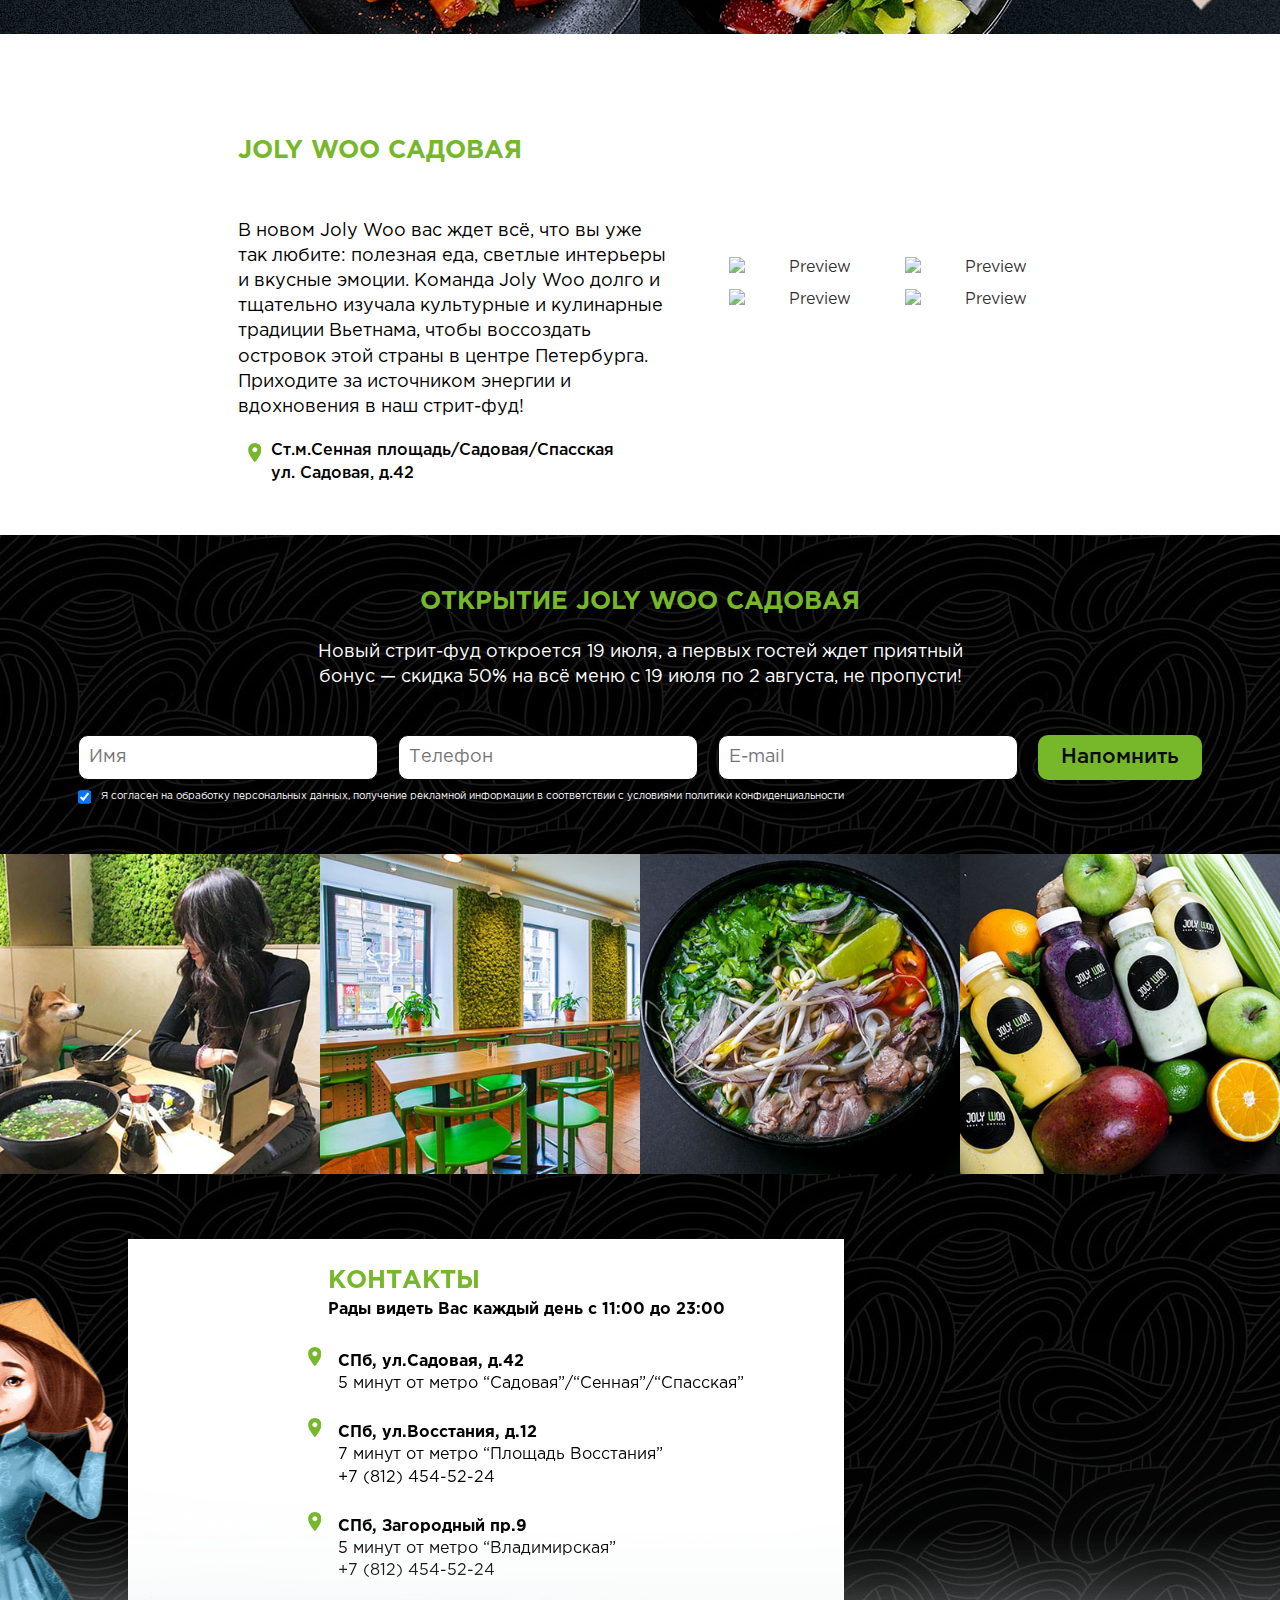
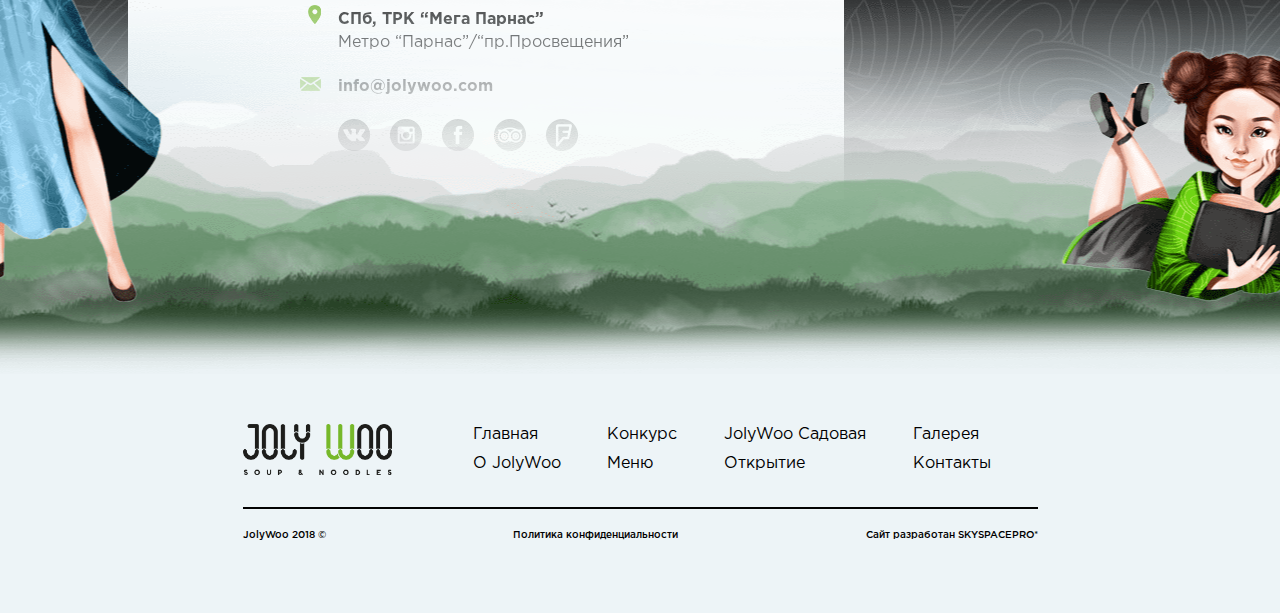
==== commit c28104df: "fixes" ====
--- a/public_html/index.html
+++ b/public_html/index.html
@@ -196,14 +196,18 @@
 
 		<section class="menu">
 			<div class="left">
-				<h1>ОСНОВНОЕ МЕНЮ</h1>
-				<p>В Joly Woo Вы сполна сможете оценить достоинства вьетнамской кухни. Попробовать традиционные блюда и открыть что-то новое для себя</p>
-				<a href="assets/img/menu-main.jpg" target="_blank" class="button" onclick="yaCounter49311742.reachGoal ('show_menu'); return true;">Открыть меню</a>
+				<div class="menu-content">
+					<h1>ОСНОВНОЕ МЕНЮ</h1>
+					<p>В Joly Woo Вы сполна сможете оценить достоинства вьетнамской кухни. Попробовать традиционные блюда и открыть что-то новое для себя</p>
+					<a href="assets/img/menu-main.jpg" target="_blank" class="button" onclick="yaCounter49311742.reachGoal ('show_menu'); return true;">Открыть меню</a>
+				</div>
 			</div>
 			<div class="right">
-				<h1>СЕЗОННОЕ МЕНЮ</h1>
-				<p>Успейте попробовать эти новинки в нашем меню до конца лета! </p>
-				<a href="assets/img/menu-season.png" target="_blank" class="button" onclick="yaCounter49311742.reachGoal ('show_menu'); return true;">Открыть меню</a>
+				<div class="menu-content">
+					<h1>СЕЗОННОЕ МЕНЮ</h1>
+					<p>Успейте попробовать эти новинки в нашем меню до конца лета! </p>
+					<a href="assets/img/menu-season.png" target="_blank" class="button" onclick="yaCounter49311742.reachGoal ('show_menu'); return true;">Открыть меню</a>
+				</div>
 			</div>
 		</section>
 		
--- a/public_html/assets/css/style.css
+++ b/public_html/assets/css/style.css
@@ -450,7 +450,7 @@
 	color: #ffffff; }
 	.menu > div {
 		width: 50%;
-		height: 354px;
+		height: 760px;
 		display: flex;
 		flex-direction: column;
 		justify-content: space-between;
@@ -464,14 +464,21 @@
 	.menu p {
 		max-width: 300px; }
 
+.menu-content {
+	height: calc(50% + 23px);
+    display: flex;
+    flex-direction: column;
+    justify-content: space-between;
+    max-width: 300px; }
+
 .left {
-	background-image: url(../img/bg-left.png);
+	background-image: url(../img/bg-left.jpg);
 	background-position: center right;
 	text-align: right;
 	align-items: flex-end; }
 
 .right {
-	background-image: url(../img/bg-right.png);
+	background-image: url(../img/bg-right.jpg);
 	background-position: center left;
 	text-align: left; }
 
@@ -751,9 +758,6 @@
 	h2 {
 		font-size: 20px; }
 
-	p {
-		font-size: 15px; }
-
 	section {
 		padding: 50px 15px; }
 
@@ -828,8 +832,7 @@
 	.menu > div {
 		min-width: unset;
 		width: 100%;
-		padding: 40px 15px;
-		height: 350px; }
+		padding: 40px; }
 
 	/*-- places --*/
 
@@ -951,6 +954,15 @@
 
 }
 
+@media screen and (max-width: 640px) {
+    .menu > div {
+    	align-items: center;
+    	text-align: center;
+    	padding: 40px 15px; }
+    .menu a {
+    	margin: 0 auto; }
+}
+
 @media screen and (max-height: 670px) {
 	.arrow {
     	position: relative;
